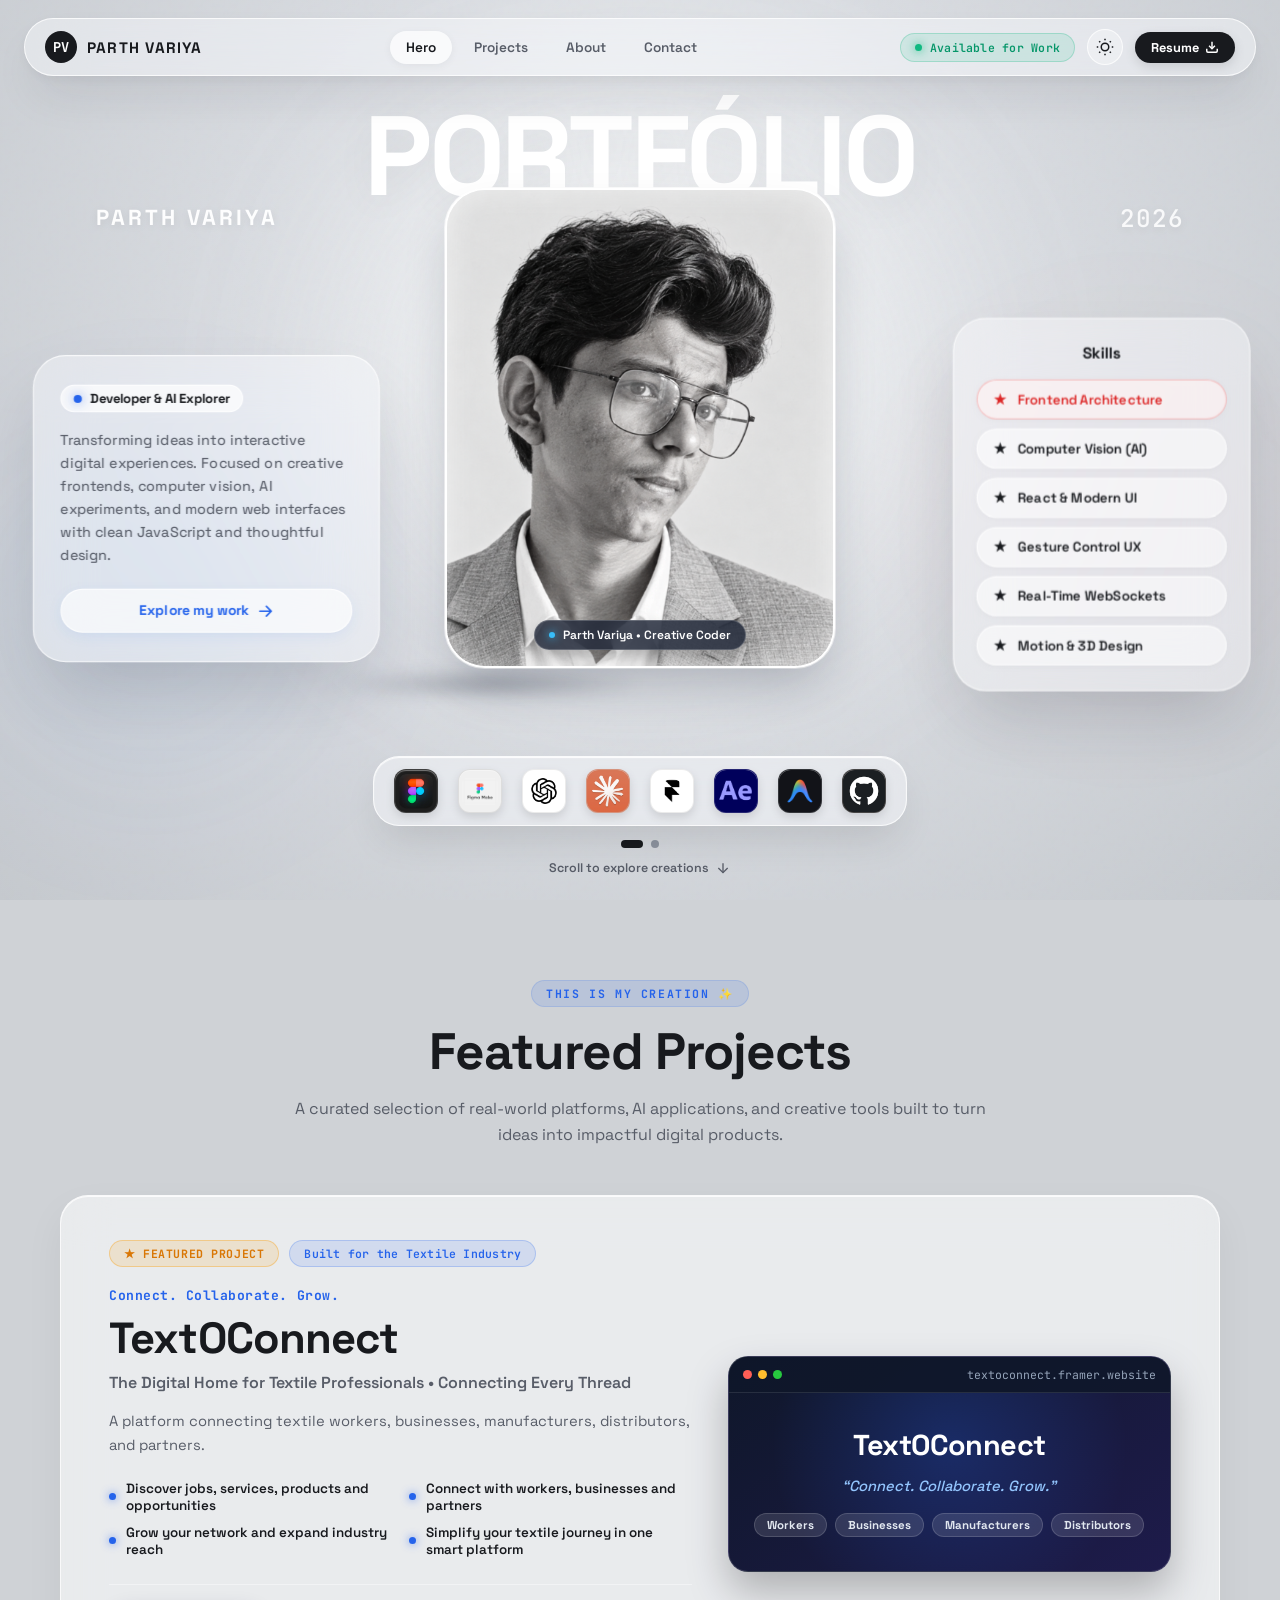
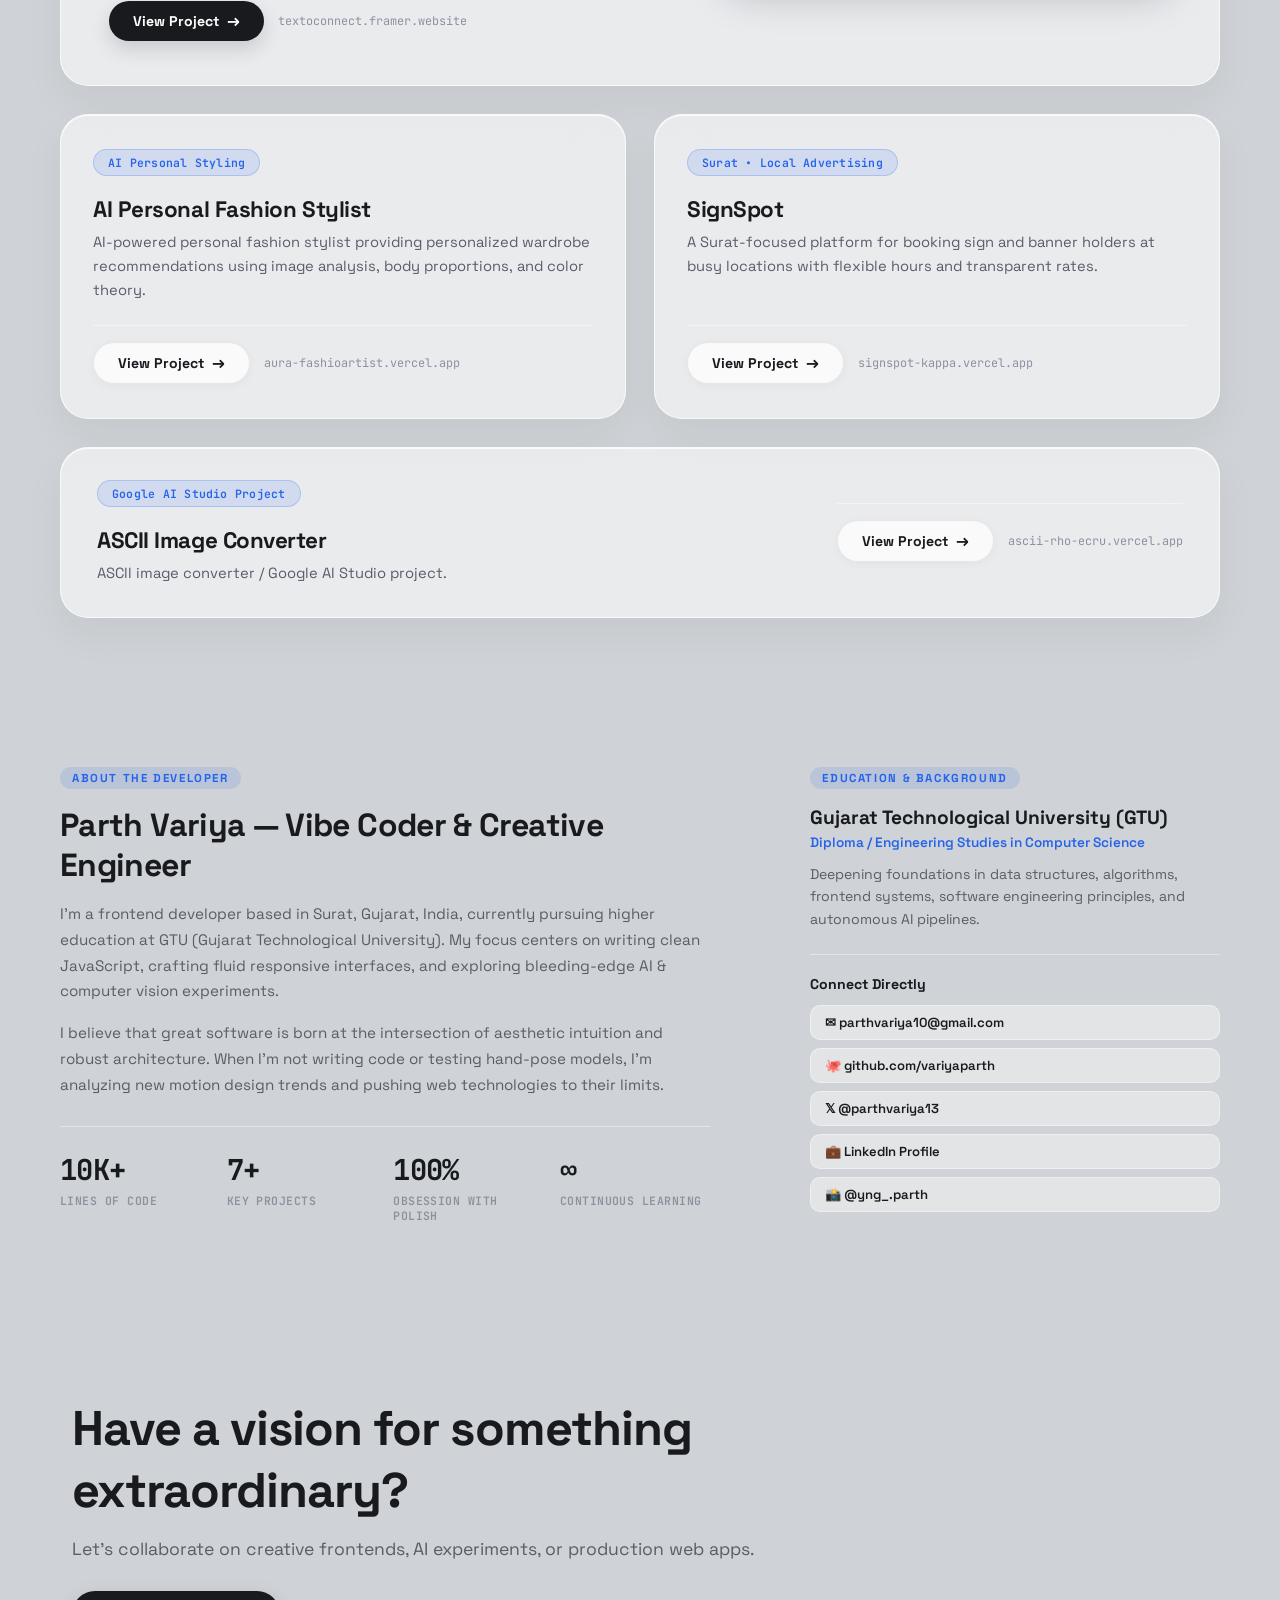
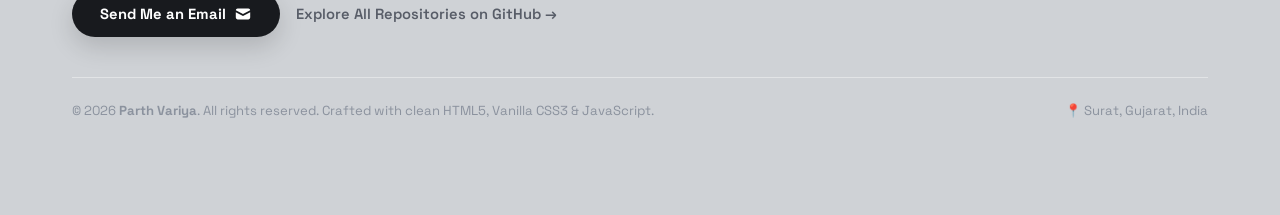
==== index.html @ e81b5c44 "done" ====
<!DOCTYPE html>
<html lang="en">

<head>
  <meta charset="UTF-8">
  <meta name="viewport" content="width=device-width, initial-scale=1.0">
  <title>Parth Variya — Portfolio &amp; 3D Project Vault</title>
  <meta name="description"
    content="Portfolio of Parth Variya — Creative Frontend Developer &amp; AI Builder. Explore interactive 3D project folders, computer vision experiments, and case studies.">
  <meta name="author" content="Parth Variya">

  <!-- Open Graph / Meta -->
  <meta property="og:title" content="Parth Variya — Creative Frontend Developer &amp; AI Builder">
  <meta property="og:description"
    content="Explore interactive 3D project folders, real-time apps, and computer vision experiments by Parth Variya.">
  <meta property="og:type" content="website">
  <meta property="og:image" content="asset/IMG-20260828-WA0004.jpg">

  <!-- Google Fonts: Space Grotesk & JetBrains Mono (Futuristic Cyber & Developer Pairing) -->
  <link rel="preconnect" href="https://fonts.googleapis.com">
  <link rel="preconnect" href="https://fonts.gstatic.com" crossorigin>
  <link
    href="https://fonts.googleapis.com/css2?family=JetBrains+Mono:ital,wght@0,300;0,400;0,500;0,600;0,700;0,800;1,400;1,500&family=Space+Grotesk:wght@300;400;500;600;700&display=swap"
    rel="stylesheet">

  <link rel="stylesheet" href="styles.css?v=20261009_dock">
</head>

<body class="studio-light">

  <!-- Studio Background Ambient Lighting & Grid -->
  <div class="studio-bg">
    <div class="studio-spotlight spotlight-center"></div>
    <div class="studio-spotlight spotlight-left"></div>
    <div class="studio-spotlight spotlight-right"></div>
    <div class="studio-grain"></div>
  </div>

  <!-- Global Header / Navigation -->
  <header class="navbar" id="navbar">
    <a href="#hero" class="nav-brand">
      <span class="brand-monogram">PV</span>
      <span class="brand-text">PARTH VARIYA</span>
    </a>

    <nav class="nav-links">
      <a href="#hero" class="nav-link active" data-section="hero">Hero</a>
      <a href="#projects" class="nav-link" data-section="projects">Projects</a>
      <a href="#about" class="nav-link" data-section="about">About</a>
      <a href="#contact" class="nav-link" data-section="contact">Contact</a>
    </nav>

    <div class="nav-actions">
      <div class="status-pill" title="Open to opportunities &amp; collaborations">
        <span class="status-dot"></span>
        <span class="status-text">Available for Work</span>
      </div>

      <button id="themeToggle" class="icon-btn" aria-label="Toggle Dark / Light Studio" title="Toggle Studio Lighting">
        <svg class="sun-icon" viewBox="0 0 24 24" width="18" height="18" fill="none" stroke="currentColor"
          stroke-width="2">
          <circle cx="12" cy="12" r="5"></circle>
          <line x1="12" y1="1" x2="12" y2="3"></line>
          <line x1="12" y1="21" x2="12" y2="23"></line>
          <line x1="4.22" y1="4.22" x2="5.64" y2="5.64"></line>
          <line x1="18.36" y1="18.36" x2="19.78" y2="19.78"></line>
          <line x1="1" y1="12" x2="3" y2="12"></line>
          <line x1="21" y1="12" x2="23" y2="12"></line>
          <line x1="4.22" y1="19.78" x2="5.64" y2="18.36"></line>
          <line x1="18.36" y1="5.64" x2="19.78" y2="4.22"></line>
        </svg>
      </button>

      <a href="asset/Parth-Resume.txt" download="Parth-Resume.txt" class="resume-btn" title="Download Resume">
        <span>Resume</span>
        <svg viewBox="0 0 24 24" width="14" height="14" fill="none" stroke="currentColor" stroke-width="2.5">
          <path d="M21 15v4a2 2 0 0 1-2 2H5a2 2 0 0 1-2-2v-4"></path>
          <polyline points="7 10 12 15 17 10"></polyline>
          <line x1="12" y1="15" x2="12" y2="3"></line>
        </svg>
      </a>
    </div>
  </header>

  <!-- MAIN SCROLL CONTAINER -->
  <main class="page-container">

    <!-- ===================================================================
         SECTION 1: HERO (DIRECT REFERENCE RECREATION)
         Massive PORTFOLIO typography, Parallax central portrait, 
         Left Glass Bio Card, Right Glass Skills Card, Bottom macOS Glass Dock
         =================================================================== -->
    <section class="hero-section" id="hero">

      <!-- Parallax Typography Stage -->
      <div class="hero-stage" id="heroStage">

        <!-- Giant Bold Typography in the Background -->
        <div class="giant-typography-wrap" data-depth="0.15">
          <h1 class="giant-portfolio-title">PORTFÓLIO</h1>
          <div class="giant-meta-row">
            <span class="meta-author">PARTH VARIYA</span>
            <span class="meta-year">2026</span>
          </div>
        </div>

        <!-- Central Subject Layer with Dynamic 3D Parallax & Floor Shadows -->
        <div class="hero-center-subject" id="centerSubject" data-depth="0.35">
          <div class="subject-card-shell">
            <div class="subject-inner-glow"></div>
            <!-- Parth Variya's actual photo -->
            <img src="asset/image .png" alt="Parth Variya — Creative Developer" class="subject-img" id="heroPhoto" />
            <div class="subject-lens-flare"></div>
            <!-- Subtle interactive status overlay badge -->
            <div class="subject-badge">
              <span class="badge-pulse"></span>
              <span>Parth Variya &bull; Creative Coder</span>
            </div>
          </div>
          <!-- Floor Ambient Contact Shadow -->
          <div class="subject-floor-shadow"></div>
        </div>

        <!-- Left Glassmorphism Card: Bio & Mission -->
        <aside class="glass-card glass-card-left" id="cardLeft" data-depth="0.6">
          <div class="card-header-badge">
            <span class="badge-dot-blue"></span>
            <span class="badge-title">Developer &amp; AI Explorer</span>
          </div>
          <p class="card-bio-text">
            Transforming ideas into interactive digital experiences. Focused on creative frontends, computer vision, AI
            experiments, and modern web interfaces with clean JavaScript and thoughtful design.
          </p>
          <a href="#projects" class="pill-action-btn" id="btnExploreWork">
            <span>Explore my work</span>
            <svg viewBox="0 0 20 20" width="16" height="16" fill="currentColor">
              <path fill-rule="evenodd"
                d="M10.293 3.293a1 1 0 011.414 0l6 6a1 1 0 010 1.414l-6 6a1 1 0 01-1.414-1.414L14.586 11H3a1 1 0 110-2h11.586l-4.293-4.293a1 1 0 010-1.414z"
                clip-rule="evenodd" />
            </svg>
          </a>
        </aside>

        <!-- Right Glassmorphism Card: Key Expertise / Habilidades -->
        <aside class="glass-card glass-card-right" id="cardRight" data-depth="0.65">
          <h3 class="skills-card-title">Skills</h3>
          <div class="skills-pill-list">
            <div class="skill-pill-item highlight-red">
              <span class="star-icon">★</span>
              <span class="skill-name">Frontend Architecture</span>
            </div>
            <div class="skill-pill-item">
              <span class="star-icon">★</span>
              <span class="skill-name">Computer Vision (AI)</span>
            </div>
            <div class="skill-pill-item">
              <span class="star-icon">★</span>
              <span class="skill-name">React &amp; Modern UI</span>
            </div>
            <div class="skill-pill-item">
              <span class="star-icon">★</span>
              <span class="skill-name">Gesture Control UX</span>
            </div>
            <div class="skill-pill-item">
              <span class="star-icon">★</span>
              <span class="skill-name">Real-Time WebSockets</span>
            </div>
            <div class="skill-pill-item">
              <span class="star-icon">★</span>
              <span class="skill-name">Motion &amp; 3D Design</span>
            </div>
          </div>
        </aside>

      </div><!-- /hero-stage -->

      <!-- Floating macOS Glass Dock: Tools & Software Requested by User -->
      <div class="floating-dock-container" id="softwareDock">
        <div class="floating-dock-glass">

          <!-- 1. Figma -->
          <div class="dock-app" data-tooltip="Figma — Interface Design &amp; Systems">
            <div class="dock-icon-wrapper figma-bg">
              <img src="asset/figma.webp" alt="Figma" class="dock-app-icon" loading="lazy">
            </div>
            <span class="dock-app-label">Figma</span>
          </div>

          <!-- 2. Figma Make -->
          <div class="dock-app" data-tooltip="Figma Make — AI Generative Layouts">
            <div class="dock-icon-wrapper figmamake-bg">
              <img src="asset/figma%20make.png" alt="Figma Make" class="dock-app-icon" style="object-fit: contain; padding: 3px;" loading="lazy">
            </div>
            <span class="dock-app-label">Figma Make</span>
          </div>

          <!-- 3. ChatGPT -->
          <div class="dock-app" data-tooltip="ChatGPT — OpenAI LLMs &amp; AI Intelligence">
            <div class="dock-icon-wrapper openai-bg">
              <img src="asset/chatgpt.webp" alt="ChatGPT" class="dock-app-icon" style="width: 26px; height: 26px; object-fit: contain;" loading="lazy">
            </div>
            <span class="dock-app-label">ChatGPT</span>
          </div>

          <!-- 4. Claude -->
          <div class="dock-app" data-tooltip="Claude — Anthropic AI &amp; Code Intelligence">
            <div class="dock-icon-wrapper claude-bg">
              <img src="asset/claude.webp" alt="Claude" class="dock-app-icon" loading="lazy">
            </div>
            <span class="dock-app-label">Claude</span>
          </div>

          <!-- 5. Framer -->
          <div class="dock-app" data-tooltip="Framer — Interactive Motion &amp; Web Design">
            <div class="dock-icon-wrapper framer-bg">
              <img src="asset/framer.png" alt="Framer" class="dock-app-icon" style="width: 24px; height: 24px; object-fit: contain;" loading="lazy">
            </div>
            <span class="dock-app-label">Framer</span>
          </div>

          <!-- 6. After Effects -->
          <div class="dock-app" data-tooltip="Adobe After Effects — Motion Graphics &amp; VFX">
            <div class="dock-icon-wrapper ae-bg">
              <img src="asset/after%20effect.webp" alt="After Effects" class="dock-app-icon" loading="lazy">
            </div>
            <span class="dock-app-label">After Effects</span>
          </div>

          <!-- 7. Google Antigravity -->
          <div class="dock-app" data-tooltip="Google Antigravity — Agentic Dev Platform">
            <div class="dock-icon-wrapper antigravity-bg">
              <img src="asset/antigravity.jpeg" alt="Antigravity" class="dock-app-icon" loading="lazy">
            </div>
            <span class="dock-app-label">Antigravity</span>
          </div>

          <!-- 8. GitHub -->
          <div class="dock-app" data-tooltip="GitHub — Repositories &amp; Open Source">
            <a href="https://github.com/variyaparth" target="_blank" rel="noopener noreferrer"
              class="dock-icon-wrapper github-bg" style="text-decoration:none; display:flex;">
              <img src="asset/github.png" alt="GitHub" class="dock-app-icon" loading="lazy">
            </a>
            <span class="dock-app-label">GitHub</span>
          </div>

        </div><!-- /floating-dock-glass -->
      </div><!-- /floating-dock-container -->

      <!-- Pagination Indicators & Scroll Hint -->
      <div class="hero-bottom-bar">
        <div class="pagination-dots">
          <button class="dot active" data-target="hero" aria-label="Slide 1: Hero"></button>
          <button class="dot" data-target="projects" aria-label="Slide 2: Projects"></button>
        </div>
        <a href="#projects" class="scroll-down-hint" id="scrollDownIndicator">
          <span>Scroll to explore creations</span>
          <svg viewBox="0 0 24 24" width="16" height="16" fill="none" stroke="currentColor" stroke-width="2">
            <line x1="12" y1="5" x2="12" y2="19"></line>
            <polyline points="19 12 12 19 5 12"></polyline>
          </svg>
        </a>
      </div>

    </section>


    <!-- ===================================================================
         SECTION 2: FEATURED CREATIONS / PROJECTS
         Only the 4 verified projects from Parth_Variya_Portfolio_Details.txt:
         1. TextOConnect (Featured Project - Visually Larger)
         2. AI Personal Fashion Stylist
         3. SignSpot
         4. ASCII Image Converter
         =================================================================== -->
    <section class="projects-section" id="projects">
      
      <div class="projects-section-header">
        <span class="projects-badge-pill">THIS IS MY CREATION ✨</span>
        <h2 class="projects-headline">Featured Projects</h2>
        <p class="projects-subtitle">A curated selection of real-world platforms, AI applications, and creative tools built to turn ideas into impactful digital products.</p>
      </div>

      <div class="projects-container">

        <!-- ROW 1: FEATURED PROJECT (TextOConnect - Full Width, Visually Larger) -->
        <article class="liquid-card featured-project-card">
          <div class="card-badge-row">
            <span class="pill-featured">★ FEATURED PROJECT</span>
            <span class="pill-category">Built for the Textile Industry</span>
          </div>

          <div class="featured-card-body">
            <div class="featured-text-col">
              <span class="project-tagline-mono">Connect. Collaborate. Grow.</span>
              <h3 class="project-main-title featured-main-title">TextOConnect</h3>
              <p class="project-subheading">The Digital Home for Textile Professionals &bull; Connecting Every Thread</p>
              
              <p class="project-description">
                A platform connecting textile workers, businesses, manufacturers, distributors, and partners.
              </p>

              <div class="featured-highlights-grid">
                <div class="highlight-bullet">
                  <span class="h-dot"></span>
                  <span>Discover jobs, services, products and opportunities</span>
                </div>
                <div class="highlight-bullet">
                  <span class="h-dot"></span>
                  <span>Connect with workers, businesses and partners</span>
                </div>
                <div class="highlight-bullet">
                  <span class="h-dot"></span>
                  <span>Grow your network and expand industry reach</span>
                </div>
                <div class="highlight-bullet">
                  <span class="h-dot"></span>
                  <span>Simplify your textile journey in one smart platform</span>
                </div>
              </div>

              <div class="card-action-bar">
                <a href="https://textoconnect.framer.website/" target="_blank" rel="noopener noreferrer" class="view-project-btn primary-btn">
                  <span>View Project</span>
                  <span class="btn-arrow">&rarr;</span>
                </a>
                <span class="card-url-hint">textoconnect.framer.website</span>
              </div>
            </div>

            <div class="featured-preview-col">
              <div class="window-preview-frame">
                <div class="window-preview-bar">
                  <div class="traffic-lights">
                    <span class="t-dot red"></span>
                    <span class="t-dot yellow"></span>
                    <span class="t-dot green"></span>
                  </div>
                  <span class="window-url">textoconnect.framer.website</span>
                </div>
                <div class="window-preview-content">
                  <div class="window-brand">TextOConnect</div>
                  <div class="window-quote">&ldquo;Connect. Collaborate. Grow.&rdquo;</div>
                  <div class="window-tag-pills">
                    <span class="w-pill">Workers</span>
                    <span class="w-pill">Businesses</span>
                    <span class="w-pill">Manufacturers</span>
                    <span class="w-pill">Distributors</span>
                  </div>
                </div>
              </div>
            </div>
          </div>
        </article>

        <!-- ROW 2: 2-COLUMN GRID (AI Personal Fashion Stylist | SignSpot) -->
        <div class="projects-two-col-grid">

          <!-- PROJECT 2: AI Personal Fashion Stylist -->
          <article class="liquid-card standard-project-card">
            <div class="card-badge-row">
              <span class="pill-category">AI Personal Styling</span>
            </div>
            
            <div class="card-body-content">
              <h3 class="project-main-title standard-main-title">AI Personal Fashion Stylist</h3>
              <p class="project-description">
                AI-powered personal fashion stylist providing personalized wardrobe recommendations using image analysis, body proportions, and color theory.
              </p>
            </div>

            <div class="card-action-bar">
              <a href="https://aura-fashioartist.vercel.app/" target="_blank" rel="noopener noreferrer" class="view-project-btn secondary-btn">
                <span>View Project</span>
                <span class="btn-arrow">&rarr;</span>
              </a>
              <span class="card-url-hint">aura-fashioartist.vercel.app</span>
            </div>
          </article>

          <!-- PROJECT 3: SignSpot -->
          <article class="liquid-card standard-project-card">
            <div class="card-badge-row">
              <span class="pill-category">Surat &bull; Local Advertising</span>
            </div>
            
            <div class="card-body-content">
              <h3 class="project-main-title standard-main-title">SignSpot</h3>
              <p class="project-description">
                A Surat-focused platform for booking sign and banner holders at busy locations with flexible hours and transparent rates.
              </p>
            </div>

            <div class="card-action-bar">
              <a href="https://signspot-kappa.vercel.app/" target="_blank" rel="noopener noreferrer" class="view-project-btn secondary-btn">
                <span>View Project</span>
                <span class="btn-arrow">&rarr;</span>
              </a>
              <span class="card-url-hint">signspot-kappa.vercel.app</span>
            </div>
          </article>

        </div><!-- /projects-two-col-grid -->

        <!-- ROW 3: FULL WIDTH (ASCII Image Converter) -->
        <article class="liquid-card wide-project-card">
          <div class="wide-card-layout">
            <div class="wide-text-col">
              <div class="card-badge-row">
                <span class="pill-category">Google AI Studio Project</span>
              </div>
              <h3 class="project-main-title standard-main-title">ASCII Image Converter</h3>
              <p class="project-description">
                ASCII image converter / Google AI Studio project.
              </p>
            </div>

            <div class="wide-action-col">
              <div class="card-action-bar">
                <a href="https://ascii-rho-ecru.vercel.app/" target="_blank" rel="noopener noreferrer" class="view-project-btn secondary-btn">
                  <span>View Project</span>
                  <span class="btn-arrow">&rarr;</span>
                </a>
                <span class="card-url-hint">ascii-rho-ecru.vercel.app</span>
              </div>
            </div>
          </div>
        </article>

      </div><!-- /projects-container -->
    </section>

    <!-- ===================================================================
         SECTION 3: ABOUT ME & STATS
         =================================================================== -->
    <section class="about-section" id="about">
      <div class="about-grid">

        <div class="about-card glass-panel">
          <span class="section-pill">About The Developer</span>
          <h2 class="about-title">Parth Variya — Vibe Coder &amp; Creative Engineer</h2>
          <p class="about-body">
            I'm a frontend developer based in Surat, Gujarat, India, currently pursuing higher education at GTU (Gujarat
            Technological University). My focus centers on writing clean JavaScript, crafting fluid responsive
            interfaces, and exploring bleeding-edge AI &amp; computer vision experiments.
          </p>
          <p class="about-body">
            I believe that great software is born at the intersection of aesthetic intuition and robust architecture.
            When I'm not writing code or testing hand-pose models, I'm analyzing new motion design trends and pushing
            web technologies to their limits.
          </p>

          <div class="stats-row">
            <div class="stat-box">
              <span class="stat-number">10K+</span>
              <span class="stat-label">Lines of Code</span>
            </div>
            <div class="stat-box">
              <span class="stat-number">7+</span>
              <span class="stat-label">Key Projects</span>
            </div>
            <div class="stat-box">
              <span class="stat-number">100%</span>
              <span class="stat-label">Obsession with Polish</span>
            </div>
            <div class="stat-box">
              <span class="stat-number">&infin;</span>
              <span class="stat-label">Continuous Learning</span>
            </div>
          </div>
        </div>

        <div class="education-card glass-panel">
          <span class="section-pill">Education &amp; Background</span>
          <h3 class="edu-heading">Gujarat Technological University (GTU)</h3>
          <p class="edu-sub">Diploma / Engineering Studies in Computer Science</p>
          <p class="edu-desc">Deepening foundations in data structures, algorithms, frontend systems, software
            engineering principles, and autonomous AI pipelines.</p>

          <div class="connect-box">
            <h4 class="connect-title">Connect Directly</h4>
            <div class="social-tags-list">
              <a href="mailto:parthvariya10@gmail.com" class="social-tag">
                <span>✉ parthvariya10@gmail.com</span>
              </a>
              <a href="https://github.com/variyaparth" target="_blank" rel="noopener noreferrer" class="social-tag">
                <span>🐙 github.com/variyaparth</span>
              </a>
              <a href="https://x.com/parthvariya13" target="_blank" rel="noopener noreferrer" class="social-tag">
                <span>𝕏 @parthvariya13</span>
              </a>
              <a href="https://www.linkedin.com/in/parth-variya-93bbb5267/" target="_blank" rel="noopener noreferrer"
                class="social-tag">
                <span>💼 LinkedIn Profile</span>
              </a>
              <a href="https://www.instagram.com/yng_.parth/" target="_blank" rel="noopener noreferrer"
                class="social-tag">
                <span>📸 @yng_.parth</span>
              </a>
            </div>
          </div>
        </div>

      </div>
    </section>

    <!-- ===================================================================
         SECTION 4: CONTACT & FOOTER
         =================================================================== -->
    <footer class="footer-section" id="contact">
      <div class="footer-container glass-panel">
        <div class="footer-hero-text">
          <h2 class="footer-headline">Have a vision for something extraordinary?</h2>
          <p class="footer-subheadline">Let's collaborate on creative frontends, AI experiments, or production web apps.
          </p>
          <div class="footer-cta-row">
            <a href="mailto:parthvariya10@gmail.com" class="footer-primary-btn">
              <span>Send Me an Email</span>
              <svg viewBox="0 0 20 20" width="18" height="18" fill="currentColor">
                <path d="M2.003 5.884L10 9.882l7.997-3.998A2 2 0 0016 4H4a2 2 0 00-1.997 1.884z" />
                <path d="M18 8.118l-8 4-8-4V14a2 2 0 002 2h12a2 2 0 002-2V8.118z" />
              </svg>
            </a>
            <a href="https://github.com/variyaparth?tab=repositories" target="_blank" rel="noopener noreferrer"
              class="footer-secondary-btn">
              <span>Explore All Repositories on GitHub &rarr;</span>
            </a>
          </div>
        </div>

        <div class="footer-bottom-line">
          <div class="footer-copy">
            &copy; 2026 <strong>Parth Variya</strong>. All rights reserved. Crafted with clean HTML5, Vanilla CSS3 &amp;
            JavaScript.
          </div>
          <div class="footer-loc">
            <span>📍 Surat, Gujarat, India</span>
          </div>
        </div>
      </div>
    </footer>

  </main>

  <!-- Interactive Project Simulator Script -->
  <script src="script.js"></script>
</body>

</html>
---- styles.css ----
/* ==========================================================================
   PARTH VARIYA — PORTFOLIO & 3D FOLDER VAULT
   Design System: Studio Grey Aesthetics, Modern Glassmorphism, 3D CSS
   ========================================================================== */

:root {
  /* Studio Light Palette (Replicating the reference studio lighting) */
  --bg-studio-base: #cfd2d6;
  --bg-studio-gradient: radial-gradient(circle at 50% 35%, #f1f3f5 0%, #d8dbe0 45%, #c5c9ce 100%);
  --text-primary: #181a1e;
  --text-secondary: #585d68;
  --text-muted: #8b929e;
  --text-inverse: #ffffff;

  /* Typography - Futuristic & Cyber Tech Developer Pairing */
  --font-display: 'Space Grotesk', -apple-system, BlinkMacSystemFont, sans-serif;
  --font-sans: 'Space Grotesk', -apple-system, BlinkMacSystemFont, sans-serif;
  --font-mono: 'JetBrains Mono', monospace;

  /* Glassmorphism Tokens */
  --glass-bg: rgba(255, 255, 255, 0.42);
  --glass-bg-hover: rgba(255, 255, 255, 0.65);
  --glass-border: rgba(255, 255, 255, 0.75);
  --glass-border-subtle: rgba(255, 255, 255, 0.4);
  --glass-shadow: 0 24px 48px -12px rgba(22, 28, 45, 0.12), 0 4px 12px rgba(22, 28, 45, 0.05);
  --glass-shadow-deep: 0 35px 70px -15px rgba(22, 28, 45, 0.18);
  --glass-blur: blur(28px) saturate(180%);

  /* Accent Colors */
  --accent-blue: #2563eb;
  --accent-blue-soft: rgba(37, 99, 235, 0.12);
  --accent-red: #ef4444;
  --accent-red-soft: rgba(239, 68, 68, 0.12);
  --accent-cyan: #06b6d4;
  --accent-purple: #8b5cf6;
  --accent-green: #10b981;
  --accent-amber: #f59e0b;

  /* Transitions */
  --ease-spring: cubic-bezier(0.175, 0.885, 0.32, 1.275);
  --ease-smooth: cubic-bezier(0.16, 1, 0.3, 1);
  --transition-fast: 0.2s var(--ease-smooth);
  --transition-normal: 0.35s var(--ease-smooth);
  --transition-slow: 0.6s var(--ease-smooth);
}

/* Studio Obsidian Dark Theme */
body.studio-dark {
  --bg-studio-base: #0c0e12;
  --bg-studio-gradient: radial-gradient(circle at 50% 30%, #1a1e27 0%, #101319 50%, #07090c 100%);
  --text-primary: #f8fafc;
  --text-secondary: #94a3b8;
  --text-muted: #64748b;
  --text-inverse: #0f172a;

  --glass-bg: rgba(22, 27, 34, 0.55);
  --glass-bg-hover: rgba(30, 41, 59, 0.7);
  --glass-border: rgba(255, 255, 255, 0.14);
  --glass-border-subtle: rgba(255, 255, 255, 0.08);
  --glass-shadow: 0 24px 50px -12px rgba(0, 0, 0, 0.5), 0 0 1px 1px rgba(255, 255, 255, 0.08);
  --glass-shadow-deep: 0 35px 80px -15px rgba(0, 0, 0, 0.75);
}

/* Base Reset */
*, *::before, *::after {
  box-sizing: border-box;
  margin: 0;
  padding: 0;
}

html {
  scroll-behavior: smooth;
  font-size: 16px;
  -webkit-font-smoothing: antialiased;
  -moz-osx-font-smoothing: grayscale;
}

body {
  font-family: var(--font-sans);
  background: var(--bg-studio-base);
  color: var(--text-primary);
  min-height: 100vh;
  overflow-x: hidden;
  position: relative;
  transition: background 0.5s ease, color 0.5s ease;
}

/* Background Studio Ambience */
.studio-bg {
  position: fixed;
  inset: 0;
  pointer-events: none;
  z-index: 0;
  overflow: hidden;
  background: var(--bg-studio-gradient);
}

.studio-spotlight {
  position: absolute;
  border-radius: 50%;
  filter: blur(90px);
  opacity: 0.7;
  pointer-events: none;
}

.spotlight-center {
  width: 900px;
  height: 600px;
  top: 10%;
  left: 50%;
  transform: translateX(-50%);
  background: radial-gradient(circle, rgba(255, 255, 255, 0.8) 0%, rgba(255, 255, 255, 0) 70%);
}

body.studio-dark .spotlight-center {
  background: radial-gradient(circle, rgba(74, 114, 255, 0.18) 0%, rgba(168, 85, 247, 0.08) 50%, rgba(0, 0, 0, 0) 70%);
}

.spotlight-left {
  width: 500px;
  height: 500px;
  top: 40%;
  left: -100px;
  background: radial-gradient(circle, rgba(59, 130, 246, 0.12) 0%, rgba(0, 0, 0, 0) 70%);
}

.spotlight-right {
  width: 500px;
  height: 500px;
  top: 30%;
  right: -100px;
  background: radial-gradient(circle, rgba(239, 68, 68, 0.08) 0%, rgba(0, 0, 0, 0) 70%);
}

.studio-grain {
  position: absolute;
  inset: 0;
  opacity: 0.025;
  background-image: url("data:image/svg+xml,%3Csvg viewBox='0 0 200 200' xmlns='http://www.w3.org/2000/svg'%3E%3Cfilter id='noiseFilter'%3E%3CfeTurbulence type='fractalNoise' baseFrequency='0.8' numOctaves='3' stitchTiles='stitch'/%3E%3C/filter%3E%3Crect width='100%25' height='100%25' filter='url(%23noiseFilter)'/%3E%3C/svg%3E");
}

/* ==========================================================================
   NAVIGATION BAR
   ========================================================================== */
.navbar {
  position: fixed;
  top: 18px;
  left: 50%;
  transform: translateX(-50%);
  width: calc(100% - 48px);
  max-width: 1280px;
  height: 58px;
  z-index: 100;
  display: flex;
  align-items: center;
  justify-content: space-between;
  padding: 0 20px;
  background: var(--glass-bg);
  backdrop-filter: var(--glass-blur);
  -webkit-backdrop-filter: var(--glass-blur);
  border: 1px solid var(--glass-border);
  border-radius: 999px;
  box-shadow: var(--glass-shadow);
  transition: all 0.3s ease;
}

.nav-brand {
  display: flex;
  align-items: center;
  gap: 10px;
  text-decoration: none;
  color: var(--text-primary);
}

.brand-monogram {
  width: 32px;
  height: 32px;
  border-radius: 50%;
  background: var(--text-primary);
  color: var(--text-inverse);
  display: flex;
  align-items: center;
  justify-content: center;
  font-family: var(--font-mono);
  font-weight: 700;
  font-size: 0.85rem;
  letter-spacing: -0.02em;
}

.brand-text {
  font-family: var(--font-display);
  font-weight: 700;
  font-size: 0.95rem;
  letter-spacing: 0.08em;
}

.nav-links {
  display: flex;
  align-items: center;
  gap: 6px;
}

.nav-link {
  text-decoration: none;
  color: var(--text-secondary);
  font-size: 0.85rem;
  font-weight: 600;
  padding: 8px 16px;
  border-radius: 999px;
  transition: all 0.2s ease;
}

.nav-link:hover {
  color: var(--text-primary);
  background: rgba(255, 255, 255, 0.3);
}

.nav-link.active {
  color: var(--text-primary);
  background: rgba(255, 255, 255, 0.7);
  box-shadow: 0 2px 8px rgba(0, 0, 0, 0.05);
}

body.studio-dark .nav-link.active {
  background: rgba(255, 255, 255, 0.15);
}

.nav-actions {
  display: flex;
  align-items: center;
  gap: 12px;
}

.status-pill {
  display: flex;
  align-items: center;
  gap: 8px;
  padding: 6px 14px;
  background: rgba(16, 185, 129, 0.12);
  border: 1px solid rgba(16, 185, 129, 0.25);
  border-radius: 999px;
  font-family: var(--font-mono);
  font-size: 0.72rem;
  font-weight: 600;
  letter-spacing: 0.02em;
  color: #059669;
}

body.studio-dark .status-pill {
  color: #34d399;
}

.status-dot {
  width: 7px;
  height: 7px;
  border-radius: 50%;
  background: #10b981;
  box-shadow: 0 0 10px #10b981;
  animation: pulse-dot 2s infinite ease-in-out;
}

@keyframes pulse-dot {
  0%, 100% { opacity: 1; transform: scale(1); }
  50% { opacity: 0.4; transform: scale(1.3); }
}

.icon-btn {
  width: 36px;
  height: 36px;
  border-radius: 50%;
  border: 1px solid var(--glass-border);
  background: rgba(255, 255, 255, 0.3);
  color: var(--text-primary);
  cursor: pointer;
  display: flex;
  align-items: center;
  justify-content: center;
  transition: all 0.2s ease;
}

.icon-btn:hover {
  background: rgba(255, 255, 255, 0.6);
  transform: scale(1.05);
}

.resume-btn {
  display: flex;
  align-items: center;
  gap: 6px;
  padding: 7px 16px;
  border-radius: 999px;
  background: var(--text-primary);
  color: var(--text-inverse);
  text-decoration: none;
  font-size: 0.8rem;
  font-weight: 700;
  transition: all 0.2s ease;
  box-shadow: 0 4px 12px rgba(0, 0, 0, 0.12);
}

.resume-btn:hover {
  transform: translateY(-1px);
  box-shadow: 0 6px 16px rgba(0, 0, 0, 0.18);
}

/* ==========================================================================
   PAGE CONTAINER
   ========================================================================== */
.page-container {
  position: relative;
  z-index: 1;
  width: 100%;
}

/* ==========================================================================
   SECTION 1: HERO SECTION (REPLICATING THE REFERENCE DESIGN)
   ========================================================================== */
.hero-section {
  position: relative;
  min-height: 100vh;
  width: 100%;
  display: flex;
  flex-direction: column;
  justify-content: space-between;
  padding-top: 80px;
  padding-bottom: 24px;
  overflow: hidden;
}

.hero-stage {
  position: relative;
  flex: 1;
  width: 100%;
  max-width: 100%;
  margin: 0 auto;
  display: flex;
  align-items: center;
  justify-content: center;
  perspective: 1000px;
  min-height: 640px;
}

/* Giant Bold Typography Across The Screen */
.giant-typography-wrap {
  position: absolute;
  top: 4%;
  left: 0;
  width: 100%;
  max-width: 100vw;
  text-align: center;
  pointer-events: none;
  user-select: none;
  z-index: 1;
  transition: transform 0.15s cubic-bezier(0.16, 1, 0.3, 1);
  box-sizing: border-box;
}

.giant-portfolio-title {
  font-family: var(--font-display);
  font-size: clamp(2rem, 8.8vw, 11rem);
  font-weight: 900;
  line-height: 0.9;
  letter-spacing: -0.03em;
  color: #ffffff;
  text-shadow: 0 10px 40px rgba(0, 0, 0, 0.05);
  margin: 0;
  padding: 0;
  white-space: nowrap;
  display: block;
  text-align: center;
  width: 100%;
  box-sizing: border-box;
}

body.studio-dark .giant-portfolio-title {
  color: rgba(255, 255, 255, 0.9);
  text-shadow: 0 15px 50px rgba(0, 0, 0, 0.5);
}

.giant-meta-row {
  display: flex;
  justify-content: space-between;
  align-items: center;
  padding: 0 7.5%;
  margin-top: -6px;
  box-sizing: border-box;
  width: 100%;
}

.meta-author {
  font-family: var(--font-sans);
  font-size: clamp(0.75rem, 1.7vw, 1.8rem);
  font-weight: 700;
  letter-spacing: 0.14em;
  color: rgba(255, 255, 255, 0.95);
  text-shadow: 0 2px 10px rgba(0, 0, 0, 0.08);
}

.meta-year {
  font-family: var(--font-mono);
  font-size: clamp(0.85rem, 1.9vw, 2.0rem);
  font-weight: 500;
  letter-spacing: 0.04em;
  color: rgba(255, 255, 255, 0.85);
  text-shadow: 0 2px 10px rgba(0, 0, 0, 0.08);
}

body.studio-dark .meta-author,
body.studio-dark .meta-year {
  color: rgba(255, 255, 255, 0.65);
}

/* Center Subject: Parth's Photo with Parallax & Depth */
.hero-center-subject {
  position: relative;
  z-index: 5;
  display: flex;
  flex-direction: column;
  align-items: center;
  justify-content: center;
  transform-style: preserve-3d;
  will-change: transform;
  transition: transform 0.15s cubic-bezier(0.16, 1, 0.3, 1);
  margin-top: 40px;
}

.subject-card-shell {
  position: relative;
  width: min(390px, 75vw);
  height: min(480px, 58vh);
  border-radius: 40px;
  overflow: hidden;
  background: #ffffff;
  border: 2px solid rgba(255, 255, 255, 0.9);
  box-shadow: 
    0 25px 50px -12px rgba(15, 23, 42, 0.25),
    0 0 0 1px rgba(255, 255, 255, 0.8),
    inset 0 1px 2px rgba(255, 255, 255, 1);
  transition: transform 0.4s var(--ease-spring), box-shadow 0.4s ease;
}

.subject-img {
  width: 100%;
  height: 100%;
  object-fit: cover;
  object-position: center 25%;
  display: block;
  transform: scale(1.04);
  transition: transform 0.5s ease;
  filter: contrast(1.04) brightness(1.02);
}

.subject-card-shell:hover .subject-img {
  transform: scale(1.08);
}

.subject-inner-glow {
  position: absolute;
  inset: 0;
  border-radius: 38px;
  box-shadow: inset 0 0 30px rgba(255, 255, 255, 0.5);
  pointer-events: none;
  z-index: 2;
}

.subject-badge {
  position: absolute;
  bottom: 16px;
  left: 50%;
  transform: translateX(-50%);
  background: rgba(15, 23, 42, 0.75);
  backdrop-filter: blur(12px);
  -webkit-backdrop-filter: blur(12px);
  border: 1px solid rgba(255, 255, 255, 0.2);
  padding: 6px 14px;
  border-radius: 999px;
  color: #ffffff;
  font-size: 0.75rem;
  font-weight: 600;
  display: flex;
  align-items: center;
  gap: 8px;
  white-space: nowrap;
  z-index: 3;
  box-shadow: 0 8px 16px rgba(0, 0, 0, 0.2);
}

.badge-pulse {
  width: 6px;
  height: 6px;
  border-radius: 50%;
  background: #38bdf8;
  box-shadow: 0 0 8px #38bdf8;
  animation: pulse-dot 1.8s infinite;
}

.subject-floor-shadow {
  position: absolute;
  bottom: -28px;
  width: 78%;
  height: 24px;
  border-radius: 50%;
  background: radial-gradient(ellipse at center, rgba(15, 23, 42, 0.35) 0%, rgba(15, 23, 42, 0) 75%);
  filter: blur(8px);
  z-index: -1;
}

body.studio-dark .subject-floor-shadow {
  background: radial-gradient(ellipse at center, rgba(0, 0, 0, 0.7) 0%, rgba(0, 0, 0, 0) 80%);
}

/* ==========================================================================
   GLASSMORPHISM CARDS (LEFT & RIGHT)
   ========================================================================== */
.glass-card {
  position: absolute;
  z-index: 10;
  background: var(--glass-bg);
  backdrop-filter: var(--glass-blur);
  -webkit-backdrop-filter: var(--glass-blur);
  border: 1px solid var(--glass-border);
  box-shadow: var(--glass-shadow-deep);
  border-radius: 32px;
  padding: 28px 26px;
  will-change: transform;
  transition: transform 0.15s cubic-bezier(0.16, 1, 0.3, 1), box-shadow 0.3s ease;
}

.glass-card:hover {
  box-shadow: 0 40px 80px -15px rgba(22, 28, 45, 0.22);
}

/* Left Card: Bio / Mission */
.glass-card-left {
  left: 3.5%;
  bottom: 12%;
  width: min(340px, 32vw);
  max-width: 360px;
}

.card-header-badge {
  display: inline-flex;
  align-items: center;
  gap: 8px;
  padding: 4px 12px;
  border-radius: 999px;
  background: rgba(255, 255, 255, 0.7);
  border: 1px solid rgba(255, 255, 255, 0.9);
  margin-bottom: 16px;
}

body.studio-dark .card-header-badge {
  background: rgba(255, 255, 255, 0.1);
  border-color: rgba(255, 255, 255, 0.15);
}

.badge-dot-blue {
  width: 8px;
  height: 8px;
  border-radius: 50%;
  background: var(--accent-blue);
  box-shadow: 0 0 10px rgba(37, 99, 235, 0.6);
}

.badge-title {
  font-size: 0.8rem;
  font-weight: 700;
  color: var(--text-primary);
  letter-spacing: -0.01em;
}

.card-bio-text {
  font-size: 0.88rem;
  line-height: 1.6;
  color: var(--text-secondary);
  margin-bottom: 22px;
  font-weight: 450;
}

.pill-action-btn {
  display: inline-flex;
  align-items: center;
  justify-content: center;
  gap: 8px;
  width: 100%;
  padding: 12px 20px;
  border-radius: 999px;
  background: rgba(255, 255, 255, 0.65);
  border: 1px solid rgba(255, 255, 255, 0.85);
  color: var(--accent-blue);
  font-size: 0.85rem;
  font-weight: 700;
  text-decoration: none;
  transition: all 0.25s var(--ease-spring);
  box-shadow: 0 4px 12px rgba(37, 99, 235, 0.08);
}

.pill-action-btn:hover {
  background: var(--accent-blue);
  color: #ffffff;
  transform: translateY(-2px);
  box-shadow: 0 8px 20px rgba(37, 99, 235, 0.25);
}

/* Right Card: Habilidades (Skills) */
.glass-card-right {
  right: 3.5%;
  bottom: 8%;
  width: min(290px, 28vw);
  max-width: 310px;
  padding: 24px 22px;
}

.skills-card-title {
  font-family: var(--font-sans);
  font-size: 0.95rem;
  font-weight: 700;
  color: var(--text-primary);
  text-align: center;
  margin-bottom: 16px;
  letter-spacing: -0.01em;
}

.skills-pill-list {
  display: flex;
  flex-direction: column;
  gap: 9px;
}

.skill-pill-item {
  display: flex;
  align-items: center;
  gap: 10px;
  padding: 10px 16px;
  border-radius: 999px;
  background: rgba(255, 255, 255, 0.55);
  border: 1px solid rgba(255, 255, 255, 0.75);
  font-size: 0.82rem;
  font-weight: 600;
  color: var(--text-primary);
  transition: all 0.2s ease;
  box-shadow: 0 2px 6px rgba(0, 0, 0, 0.03);
}

body.studio-dark .skill-pill-item {
  background: rgba(255, 255, 255, 0.06);
  border-color: rgba(255, 255, 255, 0.1);
  color: var(--text-primary);
}

.skill-pill-item:hover {
  transform: translateX(4px);
  background: rgba(255, 255, 255, 0.85);
}

body.studio-dark .skill-pill-item:hover {
  background: rgba(255, 255, 255, 0.14);
}

.skill-pill-item.highlight-red {
  color: #dc2626;
  border-color: rgba(239, 68, 68, 0.3);
  background: rgba(254, 242, 242, 0.7);
}

body.studio-dark .skill-pill-item.highlight-red {
  background: rgba(239, 68, 68, 0.15);
  color: #f87171;
}

.skill-pill-item .star-icon {
  font-size: 0.85rem;
  line-height: 1;
}

.skill-pill-item.highlight-red .star-icon {
  color: #dc2626;
}

/* ==========================================================================
   FLOATING MACOS GLASS DOCK (TOOLS & SOFTWARE)
   ========================================================================== */
.floating-dock-container {
  width: 100%;
  max-width: 980px;
  margin: 20px auto 0;
  display: flex;
  justify-content: center;
  z-index: 20;
  padding: 0 16px;
}

.floating-dock-glass {
  display: flex;
  align-items: center;
  gap: 8px;
  padding: 8px 14px;
  border-radius: 26px;
  background: var(--glass-bg);
  backdrop-filter: var(--glass-blur);
  -webkit-backdrop-filter: var(--glass-blur);
  border: 1px solid var(--glass-border);
  box-shadow: 0 20px 40px -10px rgba(0, 0, 0, 0.12), inset 0 1px 1px rgba(255, 255, 255, 0.9);
  max-width: 100%;
  overflow-x: auto;
  scrollbar-width: none;
}

.floating-dock-glass::-webkit-scrollbar {
  display: none;
}

.dock-app {
  position: relative;
  display: flex;
  flex-direction: column;
  align-items: center;
  cursor: pointer;
  padding: 4px 6px;
  transition: transform 0.25s var(--ease-spring);
}

.dock-icon-wrapper {
  width: 44px;
  height: 44px;
  border-radius: 12px;
  display: flex;
  align-items: center;
  justify-content: center;
  box-shadow: 0 4px 10px rgba(0, 0, 0, 0.12), inset 0 1px 1px rgba(255, 255, 255, 0.4);
  transition: transform 0.25s var(--ease-spring), box-shadow 0.25s ease;
  position: relative;
  overflow: hidden;
}

.dock-app:hover {
  transform: translateY(-8px) scale(1.22);
}

.dock-app:hover .dock-icon-wrapper {
  box-shadow: 0 12px 24px rgba(0, 0, 0, 0.2);
}

.dock-app-label {
  display: none;
  position: absolute;
  bottom: -22px;
  font-size: 0.65rem;
  font-weight: 600;
  white-space: nowrap;
  color: var(--text-primary);
  opacity: 0.9;
}

/* Custom App Icon Backgrounds & Real Image Styling */
.dock-app-icon {
  width: 100%;
  height: 100%;
  object-fit: cover;
  display: block;
  user-select: none;
  -webkit-user-drag: none;
  border-radius: 12px;
}

.claude-bg {
  background: #cc785c;
  border: 1px solid rgba(255, 255, 255, 0.2);
}

.openai-bg {
  background: #ffffff;
  border: 1px solid rgba(0, 0, 0, 0.08);
}

.antigravity-bg {
  background: #111318;
  border: 1px solid rgba(255, 255, 255, 0.15);
}

.figma-bg {
  background: #1e1e1e;
  border: 1px solid rgba(255, 255, 255, 0.15);
}

.figmamake-bg {
  background: #f0f0f0;
  border: 1px solid rgba(0, 0, 0, 0.08);
}

.framer-bg {
  background: #ffffff;
  border: 1px solid rgba(0, 0, 0, 0.08);
}

.ae-bg {
  background: #00005b;
  border: 1px solid rgba(255, 255, 255, 0.15);
}

.github-bg {
  background: #181717;
  border: 1px solid rgba(255, 255, 255, 0.2);
}

/* Custom Tooltip on Hover */
.dock-app::before {
  content: attr(data-tooltip);
  position: absolute;
  top: -42px;
  left: 50%;
  transform: translateX(-50%) translateY(6px);
  background: rgba(15, 23, 42, 0.88);
  backdrop-filter: blur(10px);
  color: #ffffff;
  padding: 5px 12px;
  border-radius: 8px;
  font-size: 0.72rem;
  font-weight: 600;
  white-space: nowrap;
  pointer-events: none;
  opacity: 0;
  transition: opacity 0.2s ease, transform 0.2s ease;
  box-shadow: 0 8px 16px rgba(0, 0, 0, 0.2);
  z-index: 100;
}

.dock-app:hover::before {
  opacity: 1;
  transform: translateX(-50%) translateY(0);
}

/* ==========================================================================
   HERO BOTTOM BAR & PAGINATION DOTS
   ========================================================================== */
.hero-bottom-bar {
  display: flex;
  flex-direction: column;
  align-items: center;
  gap: 12px;
  margin-top: 14px;
}

.pagination-dots {
  display: flex;
  align-items: center;
  gap: 8px;
}

.pagination-dots .dot {
  width: 8px;
  height: 8px;
  border-radius: 50%;
  border: none;
  background: var(--text-muted);
  cursor: pointer;
  transition: all 0.25s ease;
  padding: 0;
}

.pagination-dots .dot.active {
  width: 22px;
  border-radius: 999px;
  background: var(--text-primary);
}

.scroll-down-hint {
  display: inline-flex;
  align-items: center;
  gap: 6px;
  text-decoration: none;
  color: var(--text-secondary);
  font-size: 0.78rem;
  font-weight: 600;
  transition: all 0.2s ease;
  animation: bounce-float 2.2s infinite ease-in-out;
}

.scroll-down-hint:hover {
  color: var(--text-primary);
}

@keyframes bounce-float {
  0%, 100% { transform: translateY(0); }
  50% { transform: translateY(5px); }
}

/* ==========================================================================
   SECTION 2: FEATURED CREATIONS / PROJECTS
   Liquid Glass Cards for TextOConnect (Featured), AI Fashion Stylist,
   SignSpot, and ASCII Image Converter
   Layout:
   Row 1: TextOConnect (Featured, Full Width)
   Row 2: 2-Column Grid (AI Stylist | SignSpot)
   Row 3: Full Width (ASCII Image Converter)
   ========================================================================== */
.projects-section {
  position: relative;
  width: 100%;
  padding: 80px 24px 70px;
}

.projects-section-header {
  text-align: center;
  max-width: 720px;
  margin: 0 auto 48px;
}

.projects-badge-pill {
  display: inline-block;
  font-family: var(--font-mono);
  font-size: 0.72rem;
  font-weight: 700;
  letter-spacing: 0.14em;
  text-transform: uppercase;
  color: var(--accent-blue);
  background: var(--accent-blue-soft);
  border: 1px solid rgba(37, 99, 235, 0.15);
  padding: 5px 14px;
  border-radius: 999px;
  margin-bottom: 12px;
}

.projects-headline {
  font-family: var(--font-display);
  font-size: clamp(2.2rem, 4.2vw, 3.2rem);
  font-weight: 900;
  letter-spacing: -0.02em;
  color: var(--text-primary);
  margin: 0 0 12px 0;
}

.projects-subtitle {
  font-size: 1rem;
  color: var(--text-secondary);
  line-height: 1.6;
  margin: 0;
}

/* Constrained Apple-inspired responsive container (does not stretch awkwardly) */
.projects-container {
  width: 100%;
  max-width: 1160px;
  margin: 0 auto;
  display: flex;
  flex-direction: column;
  gap: 28px;
}

/* Base Liquid Glass Card Styling */
.liquid-card {
  background: rgba(255, 255, 255, 0.55);
  backdrop-filter: blur(24px) saturate(140%);
  -webkit-backdrop-filter: blur(24px) saturate(140%);
  border: 1px solid rgba(255, 255, 255, 0.7);
  border-radius: 28px;
  box-shadow: 0 16px 40px rgba(0, 0, 0, 0.05), inset 0 1px 0 rgba(255, 255, 255, 0.8);
  transition: transform 0.3s cubic-bezier(0.16, 1, 0.3, 1), box-shadow 0.3s ease, border-color 0.3s ease;
  position: relative;
  overflow: hidden;
}

body.studio-dark .liquid-card {
  background: rgba(18, 22, 34, 0.65);
  border-color: rgba(255, 255, 255, 0.12);
  box-shadow: 0 20px 48px rgba(0, 0, 0, 0.35), inset 0 1px 0 rgba(255, 255, 255, 0.1);
}

.liquid-card:hover {
  transform: translateY(-4px);
  box-shadow: 0 24px 50px rgba(22, 28, 45, 0.12), inset 0 1px 0 rgba(255, 255, 255, 0.95);
  border-color: rgba(255, 255, 255, 0.95);
}

body.studio-dark .liquid-card:hover {
  box-shadow: 0 28px 60px rgba(0, 0, 0, 0.45), inset 0 1px 0 rgba(255, 255, 255, 0.18);
  border-color: rgba(255, 255, 255, 0.22);
}

/* Card Badge Row */
.card-badge-row {
  display: flex;
  align-items: center;
  gap: 10px;
  margin-bottom: 20px;
  flex-wrap: wrap;
}

.pill-featured {
  display: inline-flex;
  align-items: center;
  gap: 6px;
  padding: 5px 14px;
  border-radius: 999px;
  background: rgba(245, 158, 11, 0.14);
  border: 1px solid rgba(245, 158, 11, 0.35);
  color: #d97706;
  font-family: var(--font-mono);
  font-size: 0.72rem;
  font-weight: 700;
  letter-spacing: 0.05em;
}

body.studio-dark .pill-featured {
  color: #fbbf24;
  background: rgba(245, 158, 11, 0.22);
  border-color: rgba(245, 158, 11, 0.4);
}

.pill-category {
  display: inline-block;
  padding: 5px 14px;
  border-radius: 999px;
  background: var(--accent-blue-soft);
  border: 1px solid rgba(37, 99, 235, 0.22);
  color: var(--accent-blue);
  font-family: var(--font-mono);
  font-size: 0.72rem;
  font-weight: 600;
  letter-spacing: 0.02em;
}

/* Typography Hierarchy */
.project-tagline-mono {
  display: block;
  font-family: var(--font-mono);
  font-size: 0.82rem;
  font-weight: 700;
  color: var(--accent-blue);
  margin-bottom: 6px;
  letter-spacing: 0.04em;
}

.project-main-title {
  font-family: var(--font-display);
  font-weight: 900;
  letter-spacing: -0.02em;
  color: var(--text-primary);
  margin: 0 0 6px 0;
  overflow-wrap: break-word;
}

.featured-main-title {
  font-size: clamp(2rem, 3.4vw, 3.2rem);
}

.standard-main-title {
  font-size: 1.4rem;
  line-height: 1.25;
}

.project-subheading {
  font-size: 1rem;
  font-weight: 600;
  color: var(--text-secondary);
  margin: 0 0 16px 0;
}

.project-description {
  font-size: 0.92rem;
  line-height: 1.65;
  color: var(--text-secondary);
  margin: 0 0 22px 0;
}

/* 1. Featured Project Card Layout */
.featured-project-card {
  padding: 44px 48px;
}

.featured-card-body {
  display: grid;
  grid-template-columns: 1.25fr 0.95fr;
  gap: 36px;
  align-items: center;
}

.featured-highlights-grid {
  display: grid;
  grid-template-columns: 1fr 1fr;
  gap: 10px 18px;
  margin-bottom: 26px;
}

.highlight-bullet {
  display: flex;
  align-items: center;
  gap: 10px;
  font-size: 0.84rem;
  font-weight: 600;
  color: var(--text-primary);
}

.h-dot {
  width: 7px;
  height: 7px;
  border-radius: 50%;
  background: var(--accent-blue);
  box-shadow: 0 0 8px rgba(37, 99, 235, 0.7);
  flex-shrink: 0;
}

/* Mockup Window in Featured Card */
.window-preview-frame {
  width: 100%;
  border-radius: 20px;
  background: linear-gradient(145deg, #0f172a 0%, #1e1b4b 100%);
  border: 1px solid rgba(255, 255, 255, 0.15);
  box-shadow: 0 20px 40px rgba(0, 0, 0, 0.25);
  overflow: hidden;
}

.window-preview-bar {
  height: 36px;
  background: rgba(15, 23, 42, 0.85);
  display: flex;
  align-items: center;
  justify-content: space-between;
  padding: 0 14px;
  border-bottom: 1px solid rgba(255, 255, 255, 0.1);
}

.traffic-lights {
  display: flex;
  gap: 6px;
}

.t-dot {
  width: 9px;
  height: 9px;
  border-radius: 50%;
}

.t-dot.red { background: #ff5f56; }
.t-dot.yellow { background: #ffbd2e; }
.t-dot.green { background: #27c93f; }

.window-url {
  font-size: 0.72rem;
  font-family: var(--font-mono);
  color: #94a3b8;
}

.window-preview-content {
  padding: 34px 24px;
  display: flex;
  flex-direction: column;
  align-items: center;
  text-align: center;
  gap: 14px;
  background: radial-gradient(circle at 50% 30%, rgba(37, 99, 235, 0.25) 0%, rgba(0, 0, 0, 0) 70%);
}

.window-brand {
  font-family: var(--font-display);
  font-size: clamp(1.4rem, 3.5vw, 1.8rem);
  font-weight: 900;
  color: #ffffff;
  letter-spacing: -0.02em;
}

.window-quote {
  font-size: 0.92rem;
  font-weight: 500;
  color: #93c5fd;
  font-style: italic;
  max-width: 300px;
}

.window-tag-pills {
  display: flex;
  gap: 8px;
  flex-wrap: wrap;
  justify-content: center;
  margin-top: 4px;
}

.w-pill {
  font-size: 0.72rem;
  font-weight: 700;
  padding: 4px 12px;
  border-radius: 999px;
  background: rgba(255, 255, 255, 0.12);
  color: #e2e8f0;
  border: 1px solid rgba(255, 255, 255, 0.15);
}

/* 2. Row 2: 2-Column Grid (AI Stylist | SignSpot) */
.projects-two-col-grid {
  display: grid;
  grid-template-columns: 1fr 1fr;
  gap: 28px;
}

.standard-project-card {
  padding: 34px 32px;
  display: flex;
  flex-direction: column;
  justify-content: space-between;
  min-height: 250px;
}

.card-body-content {
  flex: 1;
}

/* 3. Row 3: Full-Width Card (ASCII Image Converter) */
.wide-project-card {
  padding: 32px 36px;
}

.wide-card-layout {
  display: flex;
  align-items: center;
  justify-content: space-between;
  gap: 32px;
}

.wide-text-col {
  flex: 1;
}

.wide-text-col .project-description {
  margin-bottom: 0;
}

.wide-action-col {
  flex-shrink: 0;
}

/* Action Bar & Styled Liquid Glass Buttons */
.card-action-bar {
  display: flex;
  align-items: center;
  gap: 14px;
  flex-wrap: wrap;
  padding-top: 16px;
  border-top: 1px solid var(--glass-border-subtle);
}

.view-project-btn {
  display: inline-flex !important;
  align-items: center !important;
  justify-content: center !important;
  gap: 8px !important;
  padding: 12px 24px !important;
  border-radius: 999px !important;
  font-size: 0.88rem !important;
  font-weight: 700 !important;
  text-decoration: none !important;
  line-height: 1 !important;
  transition: all 0.25s cubic-bezier(0.16, 1, 0.3, 1) !important;
  cursor: pointer !important;
}

.view-project-btn .btn-arrow {
  display: inline-block;
  font-size: 1rem;
  transition: transform 0.25s ease;
}

.view-project-btn:hover .btn-arrow {
  transform: translateX(4px);
}

.primary-btn {
  background: var(--text-primary) !important;
  color: var(--text-inverse) !important;
  box-shadow: 0 8px 20px rgba(0, 0, 0, 0.14) !important;
}

.primary-btn:hover {
  transform: translateY(-2px);
  box-shadow: 0 12px 28px rgba(0, 0, 0, 0.22) !important;
}

.secondary-btn {
  background: rgba(255, 255, 255, 0.75) !important;
  border: 1px solid rgba(0, 0, 0, 0.08) !important;
  color: var(--text-primary) !important;
  box-shadow: 0 2px 10px rgba(0, 0, 0, 0.04) !important;
}

body.studio-dark .secondary-btn {
  background: rgba(255, 255, 255, 0.1) !important;
  border-color: rgba(255, 255, 255, 0.18) !important;
  color: #ffffff !important;
}

.secondary-btn:hover {
  background: var(--text-primary) !important;
  color: var(--text-inverse) !important;
  transform: translateY(-2px);
  box-shadow: 0 8px 20px rgba(0, 0, 0, 0.15) !important;
}

.card-url-hint {
  font-size: 0.74rem;
  color: var(--text-muted);
  font-family: var(--font-mono);
}

/* ==========================================================================
   SECTION 3: ABOUT ME & STATS
   ========================================================================== */
.about-section {
  width: 100%;
  max-width: 1440px;
  margin: 0 auto;
  padding: 40px 24px 60px;
}

.about-grid {
  display: grid;
  grid-template-columns: 1.2fr 0.8fr;
  gap: 28px;
}

.about-card,
.education-card {
  padding: 38px 36px;
}

.section-pill {
  display: inline-block;
  font-size: 0.72rem;
  font-weight: 800;
  letter-spacing: 0.14em;
  text-transform: uppercase;
  color: var(--accent-blue);
  background: var(--accent-blue-soft);
  padding: 4px 12px;
  border-radius: 999px;
  margin-bottom: 16px;
}

.about-title {
  font-family: var(--font-display);
  font-size: clamp(1.6rem, 2.5vw, 2.2rem);
  font-weight: 800;
  letter-spacing: -0.02em;
  color: var(--text-primary);
  margin-bottom: 16px;
}

.about-body {
  font-size: 0.95rem;
  line-height: 1.7;
  color: var(--text-secondary);
  margin-bottom: 16px;
}

.stats-row {
  display: grid;
  grid-template-columns: repeat(4, 1fr);
  gap: 16px;
  margin-top: 28px;
  padding-top: 24px;
  border-top: 1px solid var(--glass-border-subtle);
}

.stat-box {
  display: flex;
  flex-direction: column;
  gap: 4px;
}

.stat-number {
  font-family: var(--font-mono);
  font-size: 1.8rem;
  font-weight: 700;
  color: var(--text-primary);
  letter-spacing: -0.02em;
}

.stat-label {
  font-family: var(--font-mono);
  font-size: 0.72rem;
  font-weight: 600;
  color: var(--text-muted);
  letter-spacing: 0.04em;
  text-transform: uppercase;
}

.edu-heading {
  font-family: var(--font-sans);
  font-size: 1.2rem;
  font-weight: 700;
  color: var(--text-primary);
  margin-bottom: 4px;
}

.edu-sub {
  font-size: 0.85rem;
  font-weight: 600;
  color: var(--accent-blue);
  margin-bottom: 12px;
}

.edu-desc {
  font-size: 0.88rem;
  line-height: 1.6;
  color: var(--text-secondary);
  margin-bottom: 24px;
}

.connect-box {
  padding-top: 20px;
  border-top: 1px solid var(--glass-border-subtle);
}

.connect-title {
  font-size: 0.88rem;
  font-weight: 700;
  color: var(--text-primary);
  margin-bottom: 12px;
}

.social-tags-list {
  display: flex;
  flex-direction: column;
  gap: 8px;
}

.social-tag {
  display: flex;
  align-items: center;
  padding: 8px 14px;
  border-radius: 10px;
  background: rgba(255, 255, 255, 0.4);
  border: 1px solid var(--glass-border-subtle);
  color: var(--text-primary);
  text-decoration: none;
  font-size: 0.82rem;
  font-weight: 600;
  transition: all 0.2s ease;
}

body.studio-dark .social-tag {
  background: rgba(255, 255, 255, 0.05);
}

.social-tag:hover {
  background: rgba(255, 255, 255, 0.75);
  transform: translateX(4px);
  color: var(--accent-blue);
}

body.studio-dark .social-tag:hover {
  background: rgba(255, 255, 255, 0.12);
}

/* ==========================================================================
   SECTION 4: CONTACT & FOOTER
   ========================================================================== */
.footer-section {
  width: 100%;
  max-width: 1440px;
  margin: 0 auto;
  padding: 20px 24px 60px;
}

.footer-container {
  padding: 56px 48px 36px;
  display: flex;
  flex-direction: column;
  gap: 40px;
}

.footer-hero-text {
  max-width: 760px;
}

.footer-headline {
  font-family: var(--font-display);
  font-size: clamp(2rem, 3.8vw, 3.2rem);
  font-weight: 800;
  letter-spacing: -0.02em;
  color: var(--text-primary);
  margin-bottom: 14px;
}

.footer-subheadline {
  font-size: 1.1rem;
  color: var(--text-secondary);
  line-height: 1.6;
  margin-bottom: 28px;
}

.footer-cta-row {
  display: flex;
  align-items: center;
  gap: 16px;
  flex-wrap: wrap;
}

.footer-primary-btn {
  display: inline-flex;
  align-items: center;
  gap: 8px;
  padding: 14px 28px;
  border-radius: 999px;
  background: var(--text-primary);
  color: var(--text-inverse);
  text-decoration: none;
  font-size: 0.92rem;
  font-weight: 700;
  box-shadow: 0 10px 25px rgba(0, 0, 0, 0.15);
  transition: all 0.25s var(--ease-spring);
}

.footer-primary-btn:hover {
  transform: translateY(-2px);
  box-shadow: 0 15px 35px rgba(0, 0, 0, 0.25);
}

.footer-secondary-btn {
  text-decoration: none;
  color: var(--text-secondary);
  font-size: 0.92rem;
  font-weight: 600;
  transition: color 0.2s ease;
}

.footer-secondary-btn:hover {
  color: var(--text-primary);
}

.footer-bottom-line {
  display: flex;
  justify-content: space-between;
  align-items: center;
  padding-top: 24px;
  border-top: 1px solid var(--glass-border-subtle);
  font-size: 0.82rem;
  color: var(--text-muted);
  flex-wrap: wrap;
  gap: 12px;
}

/* ==========================================================================
   RESPONSIVE DESIGN & ADAPTIVE LAYOUTS
   ========================================================================== */
@media (max-width: 1200px) {
  .featured-content-grid {
    grid-template-columns: 1.1fr 0.9fr;
    gap: 32px;
  }

  .other-projects-grid {
    gap: 20px;
  }

  .glass-card-left {
    width: 290px;
    bottom: 8%;
  }

  .glass-card-right {
    width: 260px;
    bottom: 5%;
  }
}

@media (max-width: 992px) {
  .hero-stage {
    min-height: 560px;
  }

  .giant-portfolio-title {
    font-size: clamp(2rem, 8.8vw, 6.5rem);
  }

  .giant-meta-row {
    padding: 0 6%;
  }

  /* On medium screens, position cards gracefully */
  .glass-card-left,
  .glass-card-right {
    position: relative;
    left: auto;
    right: auto;
    bottom: auto;
    width: 100%;
    max-width: 500px;
    margin: 16px auto;
  }

  .hero-stage {
    display: flex;
    flex-direction: column;
    align-items: center;
  }

  .featured-card-body {
    grid-template-columns: 1fr;
    gap: 28px;
  }

  .featured-project-card {
    padding: 36px 30px;
  }

  .projects-two-col-grid {
    grid-template-columns: 1fr;
    gap: 20px;
  }

  .wide-card-layout {
    flex-direction: column;
    align-items: flex-start;
    gap: 18px;
  }

  .about-grid {
    grid-template-columns: 1fr;
  }

  .nav-links {
    display: none;
  }
}

@media (max-width: 640px) {
  .navbar {
    width: calc(100% - 24px);
    padding: 0 14px;
    height: 52px;
  }

  .brand-text {
    font-size: 0.8rem;
  }

  .status-pill {
    display: none;
  }

  .giant-typography-wrap {
    top: 0;
  }

  .giant-portfolio-title {
    font-size: clamp(1.75rem, 8.6vw, 3.2rem);
  }

  .giant-meta-row {
    padding: 0 5%;
    margin-top: -2px;
  }

  .meta-author {
    font-size: clamp(0.65rem, 3.2vw, 0.85rem);
    letter-spacing: 0.08em;
  }

  .meta-year {
    font-size: clamp(0.7rem, 3.4vw, 0.9rem);
  }

  .hero-stage {
    min-height: 500px;
    padding-top: 15px;
  }

  .hero-center-subject {
    margin-top: 48px;
  }

  .subject-card-shell {
    width: 270px;
    height: 340px;
    border-radius: 28px;
  }

  .floating-dock-glass {
    gap: 4px;
    padding: 6px 8px;
  }

  .dock-icon-wrapper {
    width: 36px;
    height: 36px;
  }

  .projects-section {
    padding: 48px 14px 40px;
  }

  .projects-container {
    gap: 18px;
  }

  .featured-project-card {
    padding: 24px 18px;
    border-radius: 22px;
  }

  .featured-main-title {
    font-size: clamp(1.45rem, 6.5vw, 2.1rem);
  }

  .featured-highlights-grid {
    grid-template-columns: 1fr;
    gap: 10px;
  }

  .window-preview-content {
    padding: 22px 14px;
  }

  .standard-project-card,
  .wide-project-card {
    padding: 24px 18px;
    border-radius: 22px;
  }

  .standard-main-title {
    font-size: 1.25rem;
  }

  .card-action-bar {
    flex-direction: column;
    align-items: flex-start;
    gap: 8px;
  }

  .stats-row {
    grid-template-columns: repeat(2, 1fr);
  }

  .footer-container {
    padding: 32px 20px;
  }
}
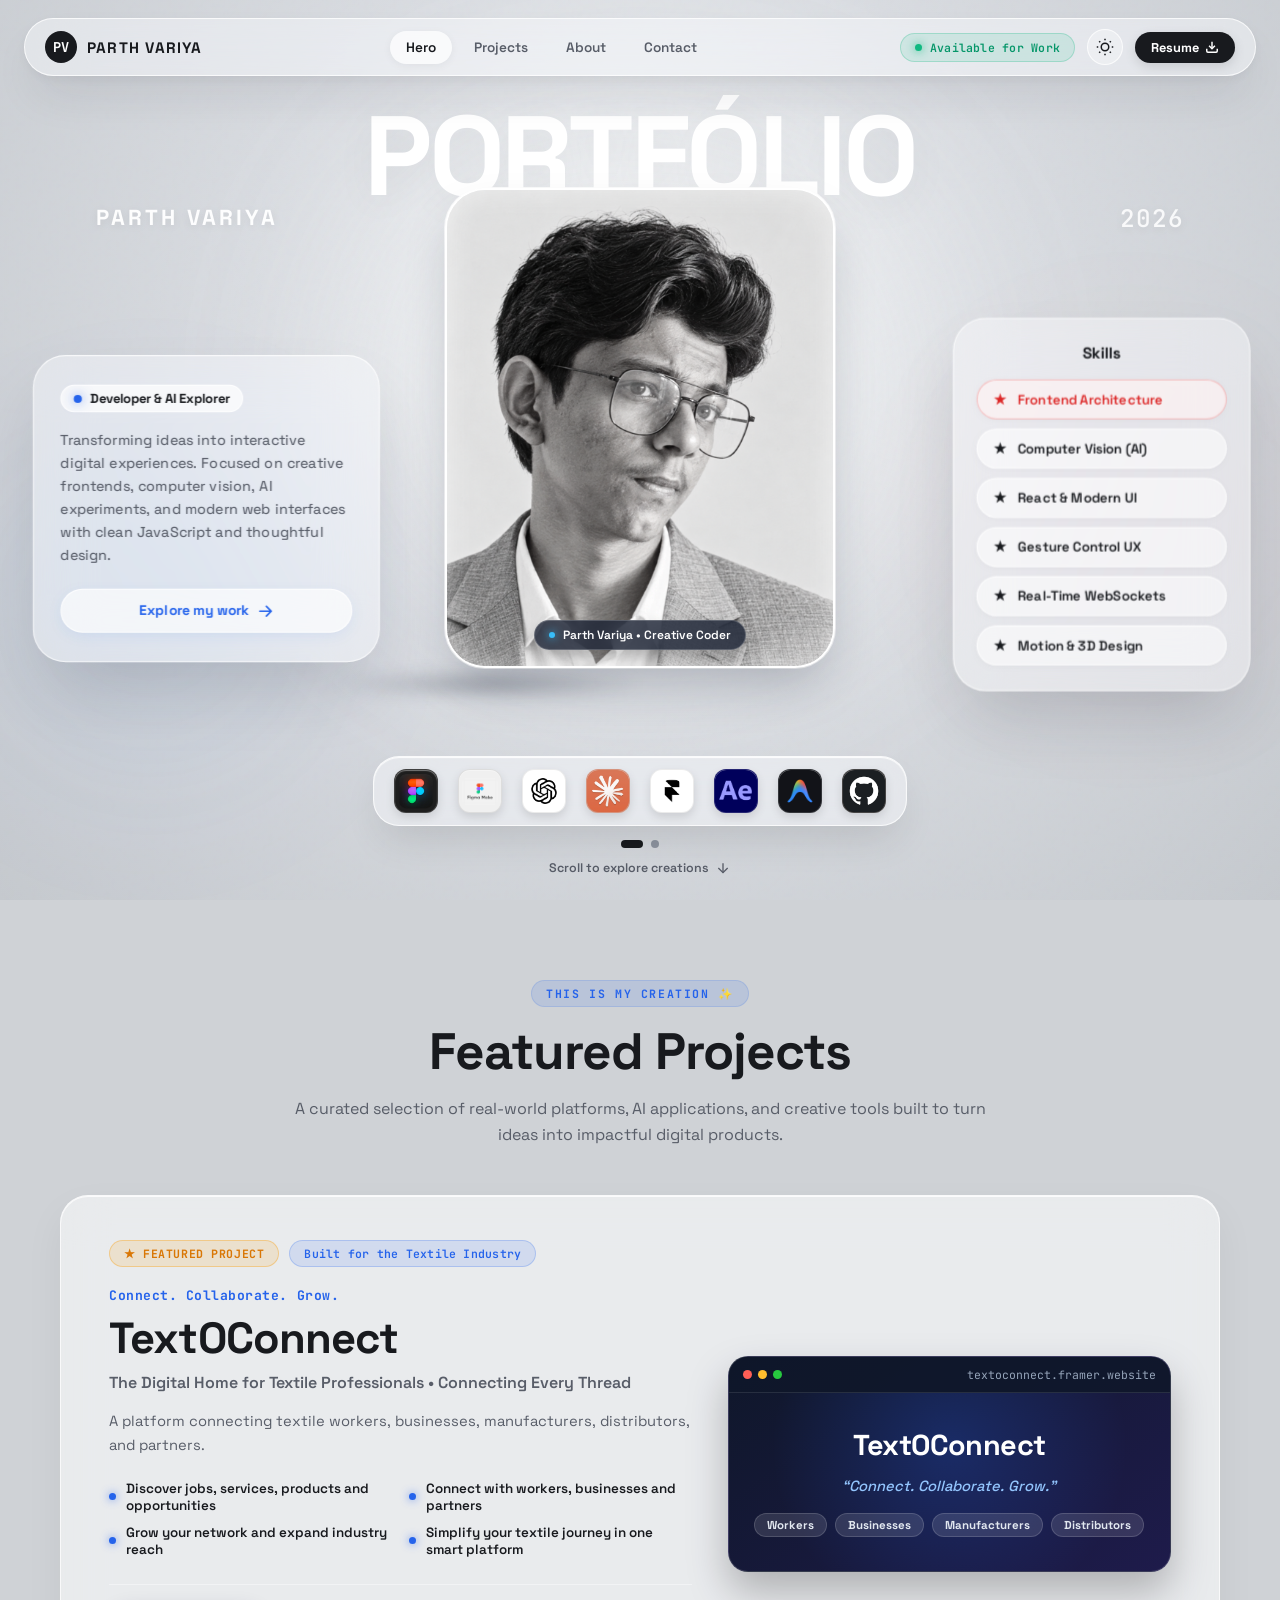
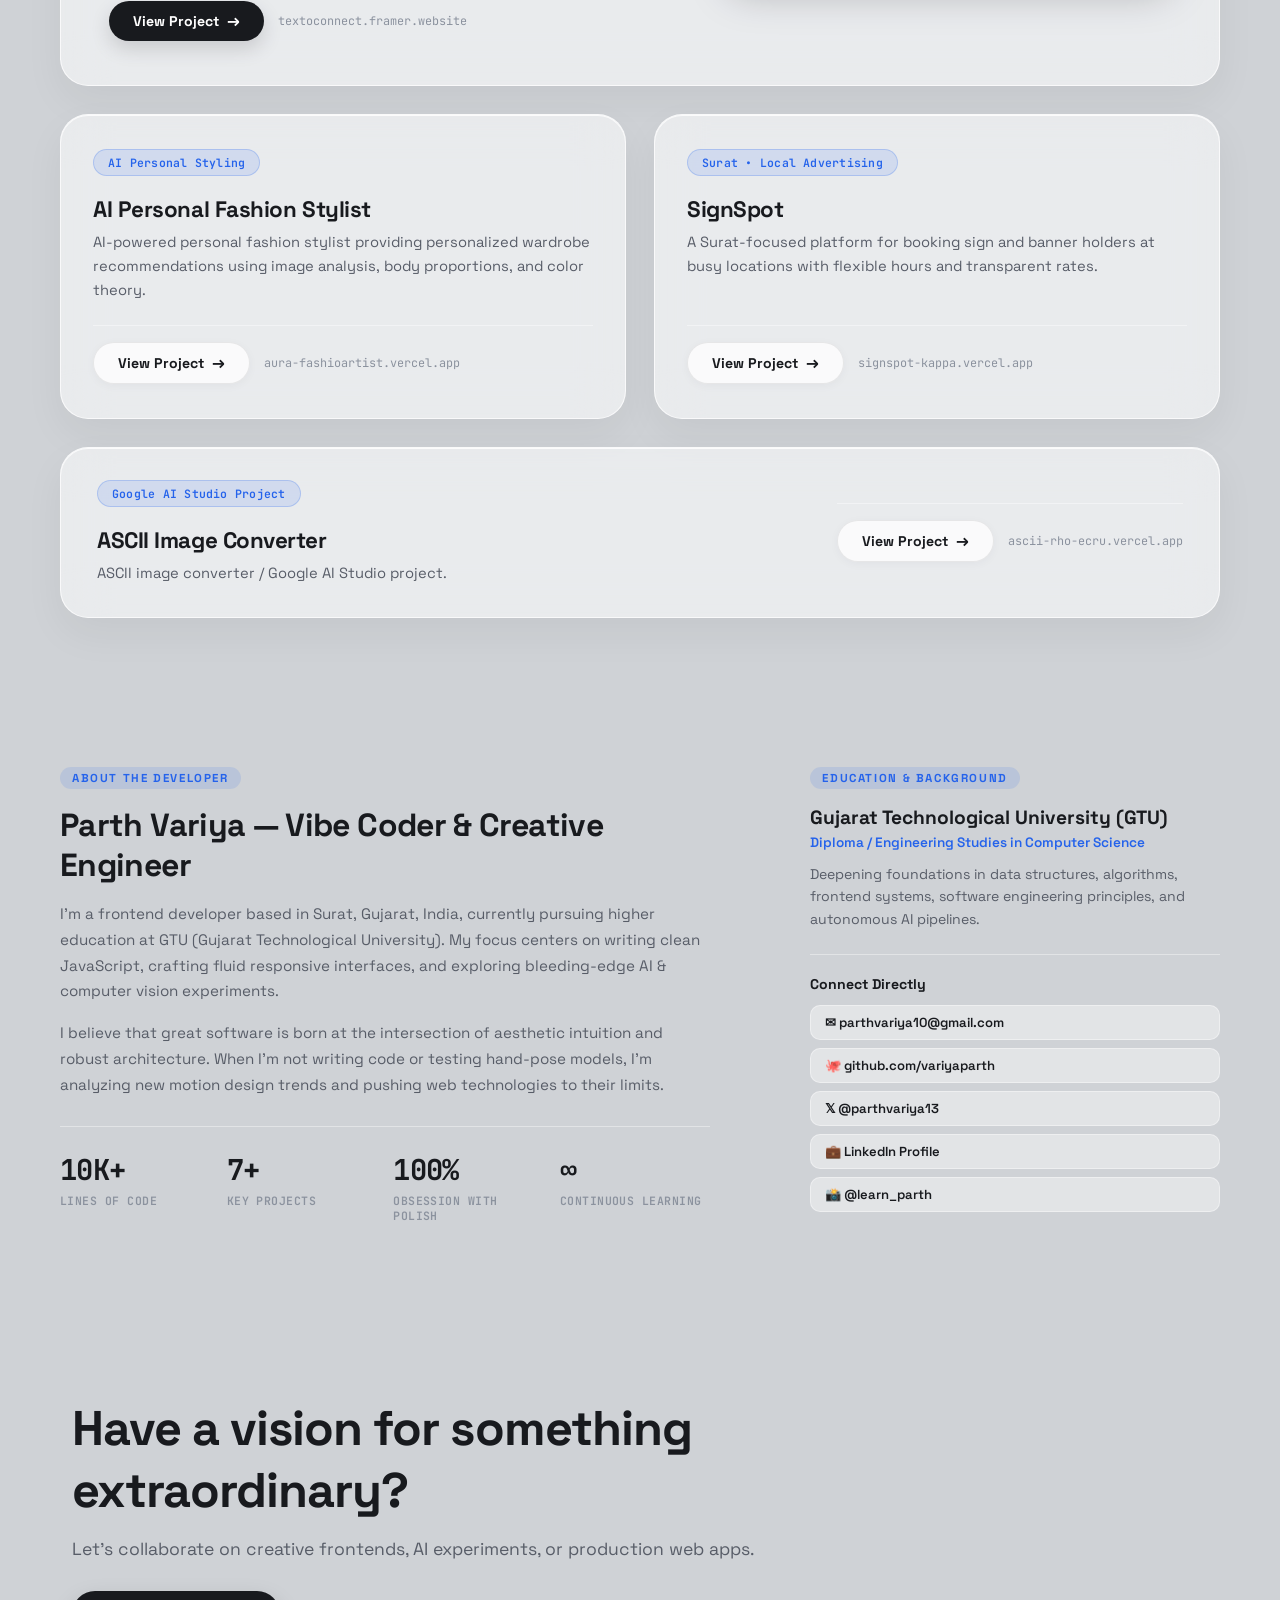
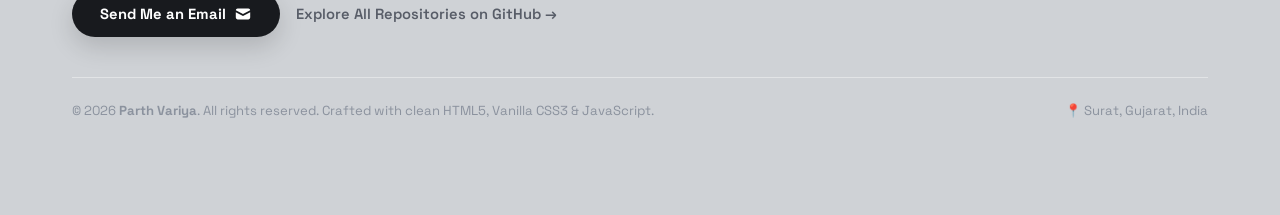
==== commit 9ba1771c: "Update Instagram profile link to @learn_parth" ====
--- a/index.html
+++ b/index.html
@@ -492,9 +492,9 @@
                 class="social-tag">
                 <span>💼 LinkedIn Profile</span>
               </a>
-              <a href="https://www.instagram.com/yng_.parth/" target="_blank" rel="noopener noreferrer"
+              <a href="https://www.instagram.com/learn_parth/" target="_blank" rel="noopener noreferrer"
                 class="social-tag">
-                <span>📸 @yng_.parth</span>
+                <span>📸 @learn_parth</span>
               </a>
             </div>
           </div>
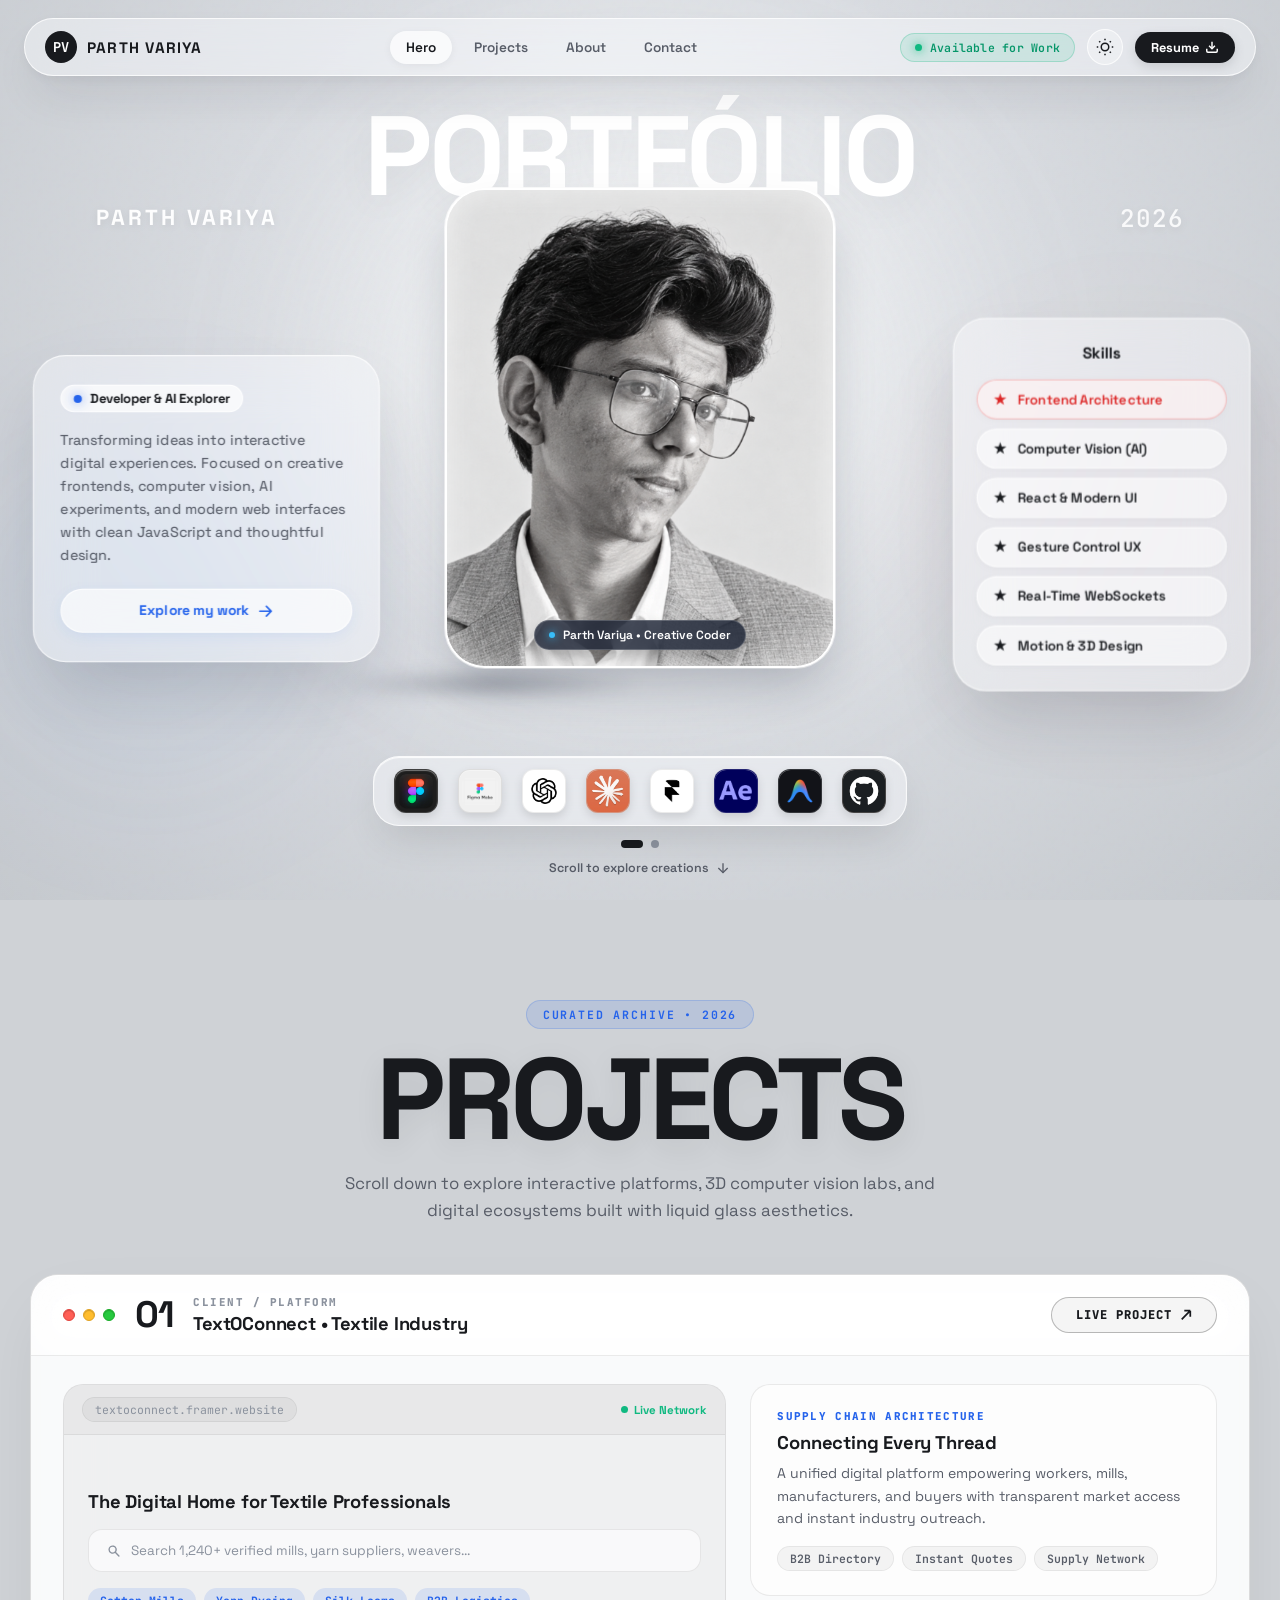
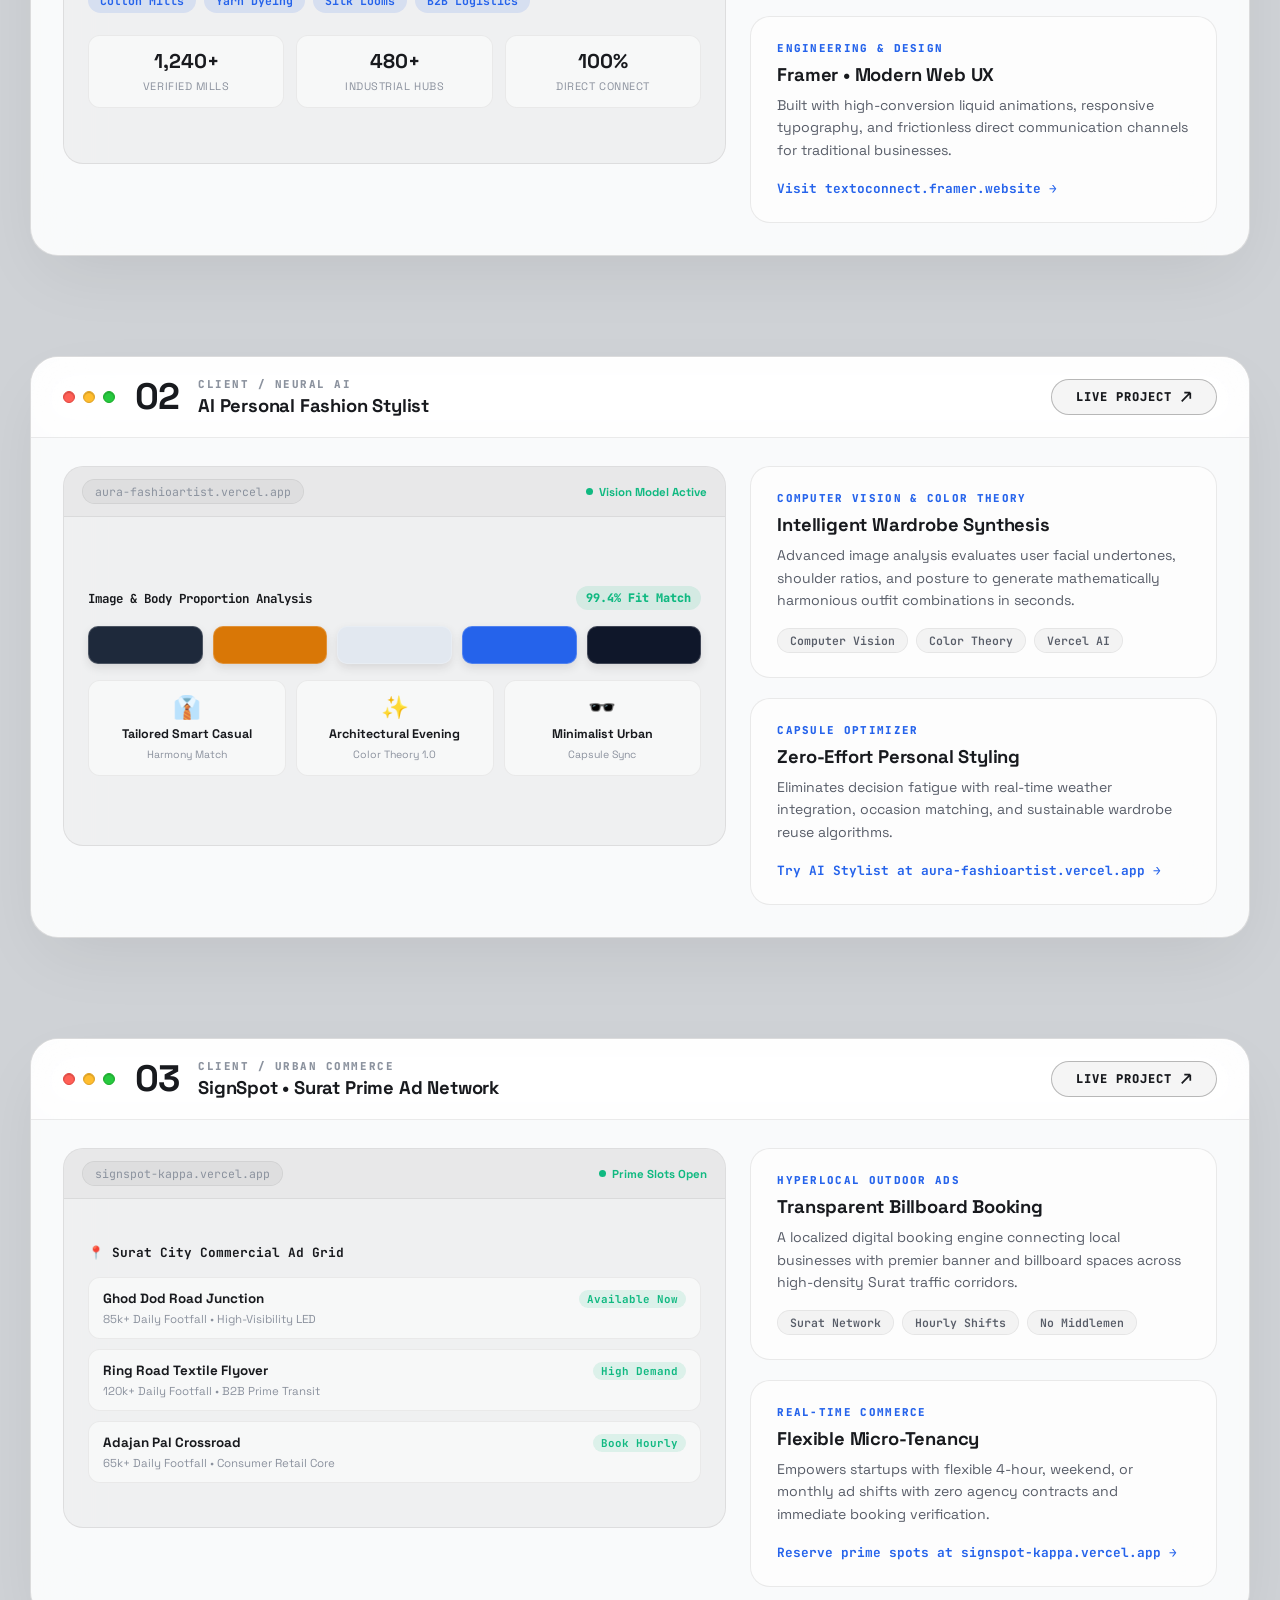
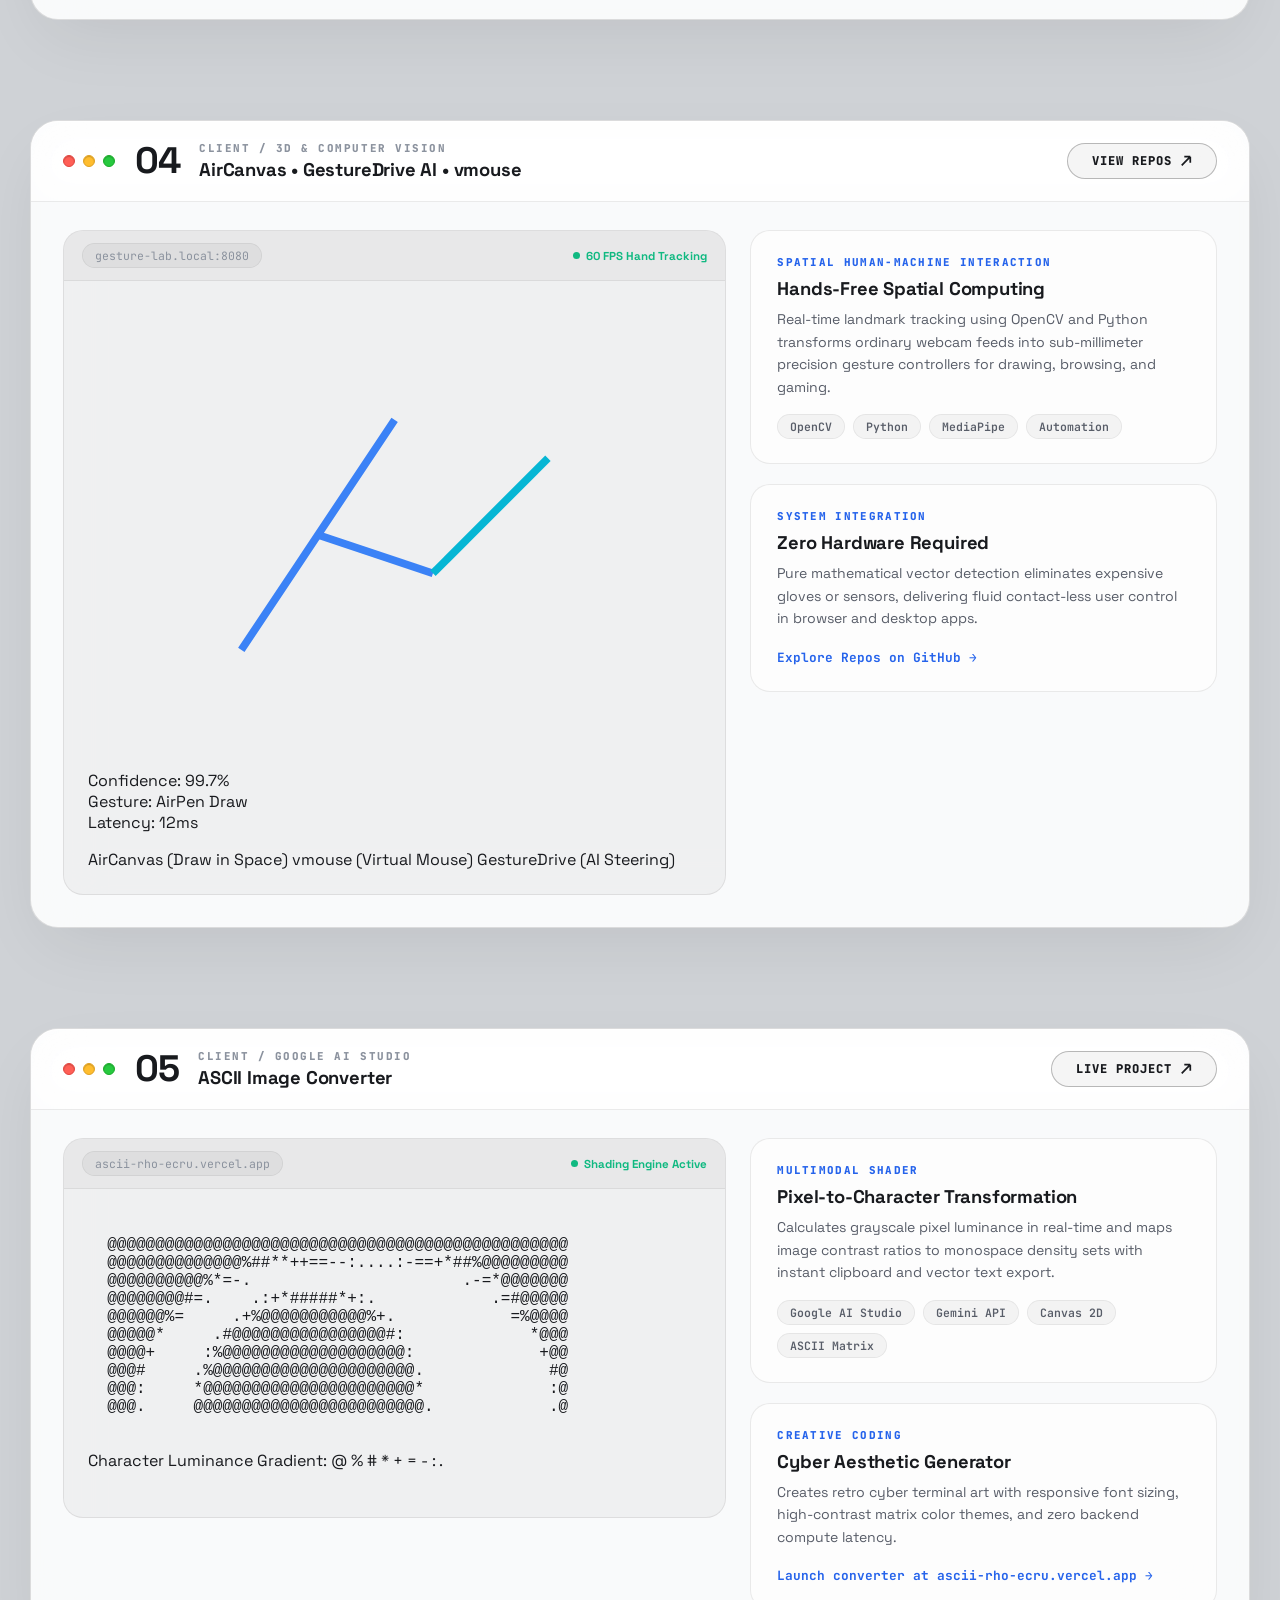
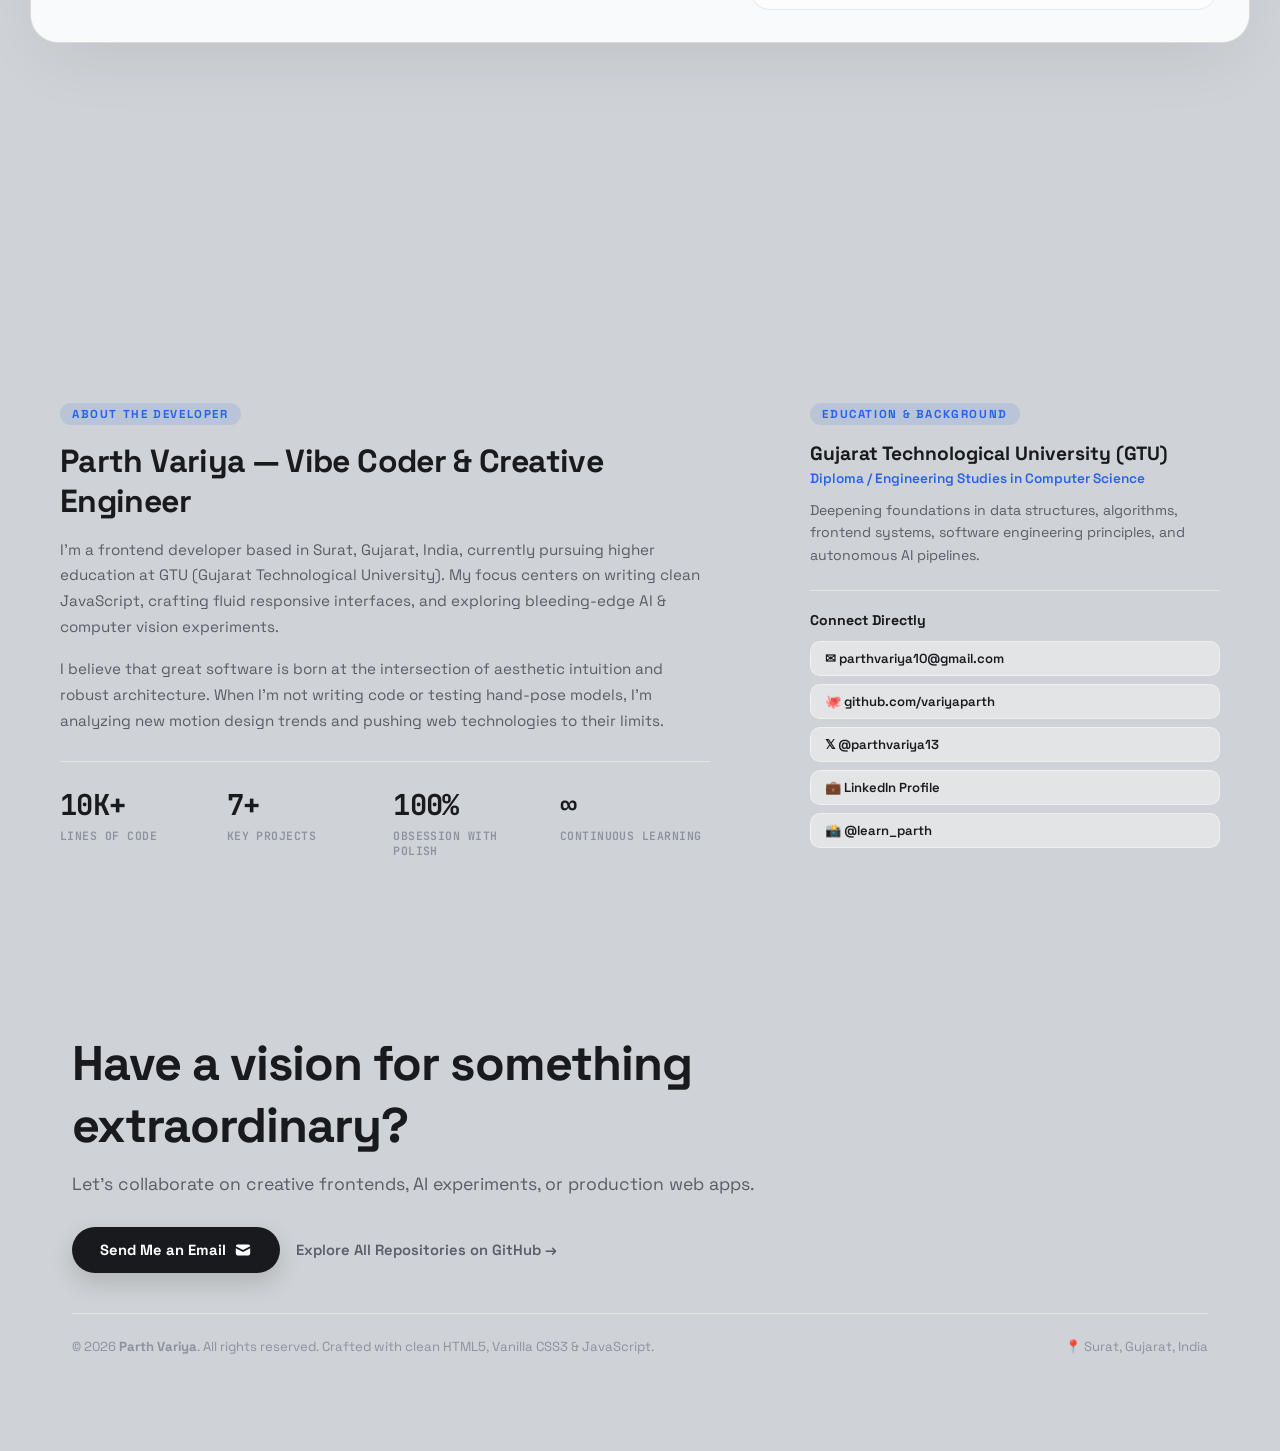
==== commit 4bc7c5e3: "feat(projects): add liquid glass Mac-themed scroll-stacking card deck with 3D interactives" ====
--- a/index.html
+++ b/index.html
@@ -23,10 +23,19 @@
     href="https://fonts.googleapis.com/css2?family=JetBrains+Mono:ital,wght@0,300;0,400;0,500;0,600;0,700;0,800;1,400;1,500&family=Space+Grotesk:wght@300;400;500;600;700&display=swap"
     rel="stylesheet">
 
-  <link rel="stylesheet" href="styles.css?v=20261009_dock">
+  <link rel="stylesheet" href="styles.css?v=20261009_cursor">
 </head>
 
 <body class="studio-light">
+
+  <!-- Liquid Glass Custom Cursor System (Inspired by Video Reference & Studio Theme) -->
+  <div class="liquid-cursor-wrapper" id="liquidCursor" aria-hidden="true">
+    <div class="liquid-cursor-follower" id="cursorFollower">
+      <div class="glass-orb" id="glassOrb"></div>
+      <div class="glass-dashed-ring"></div>
+    </div>
+    <div class="liquid-cursor-dot" id="cursorDot"></div>
+  </div>
 
   <!-- Studio Background Ambient Lighting & Grid -->
   <div class="studio-bg">
@@ -275,158 +284,466 @@
     <section class="projects-section" id="projects">
       
       <div class="projects-section-header">
-        <span class="projects-badge-pill">THIS IS MY CREATION ✨</span>
-        <h2 class="projects-headline">Featured Projects</h2>
-        <p class="projects-subtitle">A curated selection of real-world platforms, AI applications, and creative tools built to turn ideas into impactful digital products.</p>
+        <span class="projects-badge-pill">CURATED ARCHIVE &bull; 2026</span>
+        <h2 class="projects-giant-headline">PROJECTS</h2>
+        <p class="projects-subtitle">Scroll down to explore interactive platforms, 3D computer vision labs, and digital ecosystems built with liquid glass aesthetics.</p>
       </div>
 
-      <div class="projects-container">
-
-        <!-- ROW 1: FEATURED PROJECT (TextOConnect - Full Width, Visually Larger) -->
-        <article class="liquid-card featured-project-card">
-          <div class="card-badge-row">
-            <span class="pill-featured">★ FEATURED PROJECT</span>
-            <span class="pill-category">Built for the Textile Industry</span>
-          </div>
-
-          <div class="featured-card-body">
-            <div class="featured-text-col">
-              <span class="project-tagline-mono">Connect. Collaborate. Grow.</span>
-              <h3 class="project-main-title featured-main-title">TextOConnect</h3>
-              <p class="project-subheading">The Digital Home for Textile Professionals &bull; Connecting Every Thread</p>
-              
-              <p class="project-description">
-                A platform connecting textile workers, businesses, manufacturers, distributors, and partners.
-              </p>
-
-              <div class="featured-highlights-grid">
-                <div class="highlight-bullet">
-                  <span class="h-dot"></span>
-                  <span>Discover jobs, services, products and opportunities</span>
-                </div>
-                <div class="highlight-bullet">
-                  <span class="h-dot"></span>
-                  <span>Connect with workers, businesses and partners</span>
-                </div>
-                <div class="highlight-bullet">
-                  <span class="h-dot"></span>
-                  <span>Grow your network and expand industry reach</span>
-                </div>
-                <div class="highlight-bullet">
-                  <span class="h-dot"></span>
-                  <span>Simplify your textile journey in one smart platform</span>
-                </div>
-              </div>
-
-              <div class="card-action-bar">
-                <a href="https://textoconnect.framer.website/" target="_blank" rel="noopener noreferrer" class="view-project-btn primary-btn">
-                  <span>View Project</span>
-                  <span class="btn-arrow">&rarr;</span>
-                </a>
-                <span class="card-url-hint">textoconnect.framer.website</span>
-              </div>
-            </div>
-
-            <div class="featured-preview-col">
-              <div class="window-preview-frame">
-                <div class="window-preview-bar">
-                  <div class="traffic-lights">
-                    <span class="t-dot red"></span>
-                    <span class="t-dot yellow"></span>
-                    <span class="t-dot green"></span>
-                  </div>
-                  <span class="window-url">textoconnect.framer.website</span>
-                </div>
-                <div class="window-preview-content">
-                  <div class="window-brand">TextOConnect</div>
-                  <div class="window-quote">&ldquo;Connect. Collaborate. Grow.&rdquo;</div>
-                  <div class="window-tag-pills">
-                    <span class="w-pill">Workers</span>
-                    <span class="w-pill">Businesses</span>
-                    <span class="w-pill">Manufacturers</span>
-                    <span class="w-pill">Distributors</span>
-                  </div>
+      <!-- Scroll-Driven Stacking Card Deck (Matching Reference Video) -->
+      <div class="projects-stack-deck" id="projectsStackDeck">
+
+        <!-- ===================================================================
+             CARD 01: TextOConnect (Featured Textile B2B Ecosystem)
+             =================================================================== -->
+        <article class="stack-card liquid-card" data-card-index="1">
+          <!-- macOS Window Header Bar -->
+          <div class="card-mac-header">
+            <div class="card-header-left">
+              <div class="mac-traffic-lights">
+                <span class="m-dot red"></span>
+                <span class="m-dot yellow"></span>
+                <span class="m-dot green"></span>
+              </div>
+              <span class="card-big-num">01</span>
+              <div class="card-meta-text">
+                <span class="card-client-tag">CLIENT / PLATFORM</span>
+                <h3 class="card-title">TextOConnect &bull; Textile Industry</h3>
+              </div>
+            </div>
+            <div class="card-header-right">
+              <a href="https://textoconnect.framer.website/" target="_blank" rel="noopener noreferrer" class="mac-pill-btn">
+                <span>LIVE PROJECT</span>
+                <svg viewBox="0 0 14 14" width="12" height="12" fill="none" stroke="currentColor" stroke-width="2">
+                  <path d="M2 12L12 2M12 2H5M12 2V9"/>
+                </svg>
+              </a>
+            </div>
+          </div>
+
+          <!-- Card Content Body: Split Layout -->
+          <div class="card-mac-body">
+            <!-- Left Large Visual Showcase -->
+            <div class="showcase-main-col">
+              <div class="showcase-inner-glass">
+                <div class="window-inner-bar">
+                  <span class="browser-url-pill">textoconnect.framer.website</span>
+                  <span class="live-status-chip"><span class="pulse-green"></span> Live Network</span>
+                </div>
+                <div class="showcase-content-area textoconnect-showcase">
+                  <div class="eco-hero-badge">The Digital Home for Textile Professionals</div>
+                  <div class="eco-search-mock">
+                    <svg viewBox="0 0 20 20" width="14" height="14" fill="currentColor"><path fill-rule="evenodd" d="M8 4a4 4 0 100 8 4 4 0 000-8zM2 8a6 6 0 1110.89 3.476l4.817 4.817a1 1 0 01-1.414 1.414l-4.816-4.816A6 6 0 012 8z" clip-rule="evenodd"/></svg>
+                    <span>Search 1,240+ verified mills, yarn suppliers, weavers...</span>
+                  </div>
+                  <div class="eco-tags-row">
+                    <span class="eco-pill">Cotton Mills</span>
+                    <span class="eco-pill">Yarn Dyeing</span>
+                    <span class="eco-pill">Silk Looms</span>
+                    <span class="eco-pill">B2B Logistics</span>
+                  </div>
+                  <div class="eco-stats-deck">
+                    <div class="eco-stat-box">
+                      <span class="eco-num">1,240+</span>
+                      <span class="eco-label">Verified Mills</span>
+                    </div>
+                    <div class="eco-stat-box">
+                      <span class="eco-num">480+</span>
+                      <span class="eco-label">Industrial Hubs</span>
+                    </div>
+                    <div class="eco-stat-box">
+                      <span class="eco-num">100%</span>
+                      <span class="eco-label">Direct Connect</span>
+                    </div>
+                  </div>
+                </div>
+              </div>
+            </div>
+
+            <!-- Right Two Stacked Feature Panels -->
+            <div class="showcase-side-col">
+              <div class="side-panel-glass">
+                <div class="side-panel-badge">SUPPLY CHAIN ARCHITECTURE</div>
+                <h4 class="side-panel-title">Connecting Every Thread</h4>
+                <p class="side-panel-desc">A unified digital platform empowering workers, mills, manufacturers, and buyers with transparent market access and instant industry outreach.</p>
+                <div class="side-panel-tags">
+                  <span class="s-tag">B2B Directory</span>
+                  <span class="s-tag">Instant Quotes</span>
+                  <span class="s-tag">Supply Network</span>
+                </div>
+              </div>
+
+              <div class="side-panel-glass">
+                <div class="side-panel-badge">ENGINEERING &amp; DESIGN</div>
+                <h4 class="side-panel-title">Framer &bull; Modern Web UX</h4>
+                <p class="side-panel-desc">Built with high-conversion liquid animations, responsive typography, and frictionless direct communication channels for traditional businesses.</p>
+                <div class="side-panel-cta">
+                  <a href="https://textoconnect.framer.website/" target="_blank" rel="noopener noreferrer" class="panel-link">
+                    <span>Visit textoconnect.framer.website &rarr;</span>
+                  </a>
                 </div>
               </div>
             </div>
           </div>
         </article>
 
-        <!-- ROW 2: 2-COLUMN GRID (AI Personal Fashion Stylist | SignSpot) -->
-        <div class="projects-two-col-grid">
-
-          <!-- PROJECT 2: AI Personal Fashion Stylist -->
-          <article class="liquid-card standard-project-card">
-            <div class="card-badge-row">
-              <span class="pill-category">AI Personal Styling</span>
-            </div>
-            
-            <div class="card-body-content">
-              <h3 class="project-main-title standard-main-title">AI Personal Fashion Stylist</h3>
-              <p class="project-description">
-                AI-powered personal fashion stylist providing personalized wardrobe recommendations using image analysis, body proportions, and color theory.
-              </p>
-            </div>
-
-            <div class="card-action-bar">
-              <a href="https://aura-fashioartist.vercel.app/" target="_blank" rel="noopener noreferrer" class="view-project-btn secondary-btn">
-                <span>View Project</span>
-                <span class="btn-arrow">&rarr;</span>
-              </a>
-              <span class="card-url-hint">aura-fashioartist.vercel.app</span>
-            </div>
-          </article>
-
-          <!-- PROJECT 3: SignSpot -->
-          <article class="liquid-card standard-project-card">
-            <div class="card-badge-row">
-              <span class="pill-category">Surat &bull; Local Advertising</span>
-            </div>
-            
-            <div class="card-body-content">
-              <h3 class="project-main-title standard-main-title">SignSpot</h3>
-              <p class="project-description">
-                A Surat-focused platform for booking sign and banner holders at busy locations with flexible hours and transparent rates.
-              </p>
-            </div>
-
-            <div class="card-action-bar">
-              <a href="https://signspot-kappa.vercel.app/" target="_blank" rel="noopener noreferrer" class="view-project-btn secondary-btn">
-                <span>View Project</span>
-                <span class="btn-arrow">&rarr;</span>
-              </a>
-              <span class="card-url-hint">signspot-kappa.vercel.app</span>
-            </div>
-          </article>
-
-        </div><!-- /projects-two-col-grid -->
-
-        <!-- ROW 3: FULL WIDTH (ASCII Image Converter) -->
-        <article class="liquid-card wide-project-card">
-          <div class="wide-card-layout">
-            <div class="wide-text-col">
-              <div class="card-badge-row">
-                <span class="pill-category">Google AI Studio Project</span>
-              </div>
-              <h3 class="project-main-title standard-main-title">ASCII Image Converter</h3>
-              <p class="project-description">
-                ASCII image converter / Google AI Studio project.
-              </p>
-            </div>
-
-            <div class="wide-action-col">
-              <div class="card-action-bar">
-                <a href="https://ascii-rho-ecru.vercel.app/" target="_blank" rel="noopener noreferrer" class="view-project-btn secondary-btn">
-                  <span>View Project</span>
-                  <span class="btn-arrow">&rarr;</span>
-                </a>
-                <span class="card-url-hint">ascii-rho-ecru.vercel.app</span>
+        <!-- ===================================================================
+             CARD 02: AI Personal Fashion Stylist (Neural Wardrobe Engine)
+             =================================================================== -->
+        <article class="stack-card liquid-card" data-card-index="2">
+          <div class="card-mac-header">
+            <div class="card-header-left">
+              <div class="mac-traffic-lights">
+                <span class="m-dot red"></span>
+                <span class="m-dot yellow"></span>
+                <span class="m-dot green"></span>
+              </div>
+              <span class="card-big-num">02</span>
+              <div class="card-meta-text">
+                <span class="card-client-tag">CLIENT / NEURAL AI</span>
+                <h3 class="card-title">AI Personal Fashion Stylist</h3>
+              </div>
+            </div>
+            <div class="card-header-right">
+              <a href="https://aura-fashioartist.vercel.app/" target="_blank" rel="noopener noreferrer" class="mac-pill-btn">
+                <span>LIVE PROJECT</span>
+                <svg viewBox="0 0 14 14" width="12" height="12" fill="none" stroke="currentColor" stroke-width="2">
+                  <path d="M2 12L12 2M12 2H5M12 2V9"/>
+                </svg>
+              </a>
+            </div>
+          </div>
+
+          <div class="card-mac-body">
+            <div class="showcase-main-col">
+              <div class="showcase-inner-glass">
+                <div class="window-inner-bar">
+                  <span class="browser-url-pill">aura-fashioartist.vercel.app</span>
+                  <span class="live-status-chip"><span class="pulse-green"></span> Vision Model Active</span>
+                </div>
+                <div class="showcase-content-area fashion-showcase">
+                  <div class="fashion-analysis-head">
+                    <span class="fashion-tag">Image &amp; Body Proportion Analysis</span>
+                    <span class="fashion-score">99.4% Fit Match</span>
+                  </div>
+                  <div class="fashion-palette-mock">
+                    <span class="palette-swatch" style="background: #1e293b;" title="Deep Slate"></span>
+                    <span class="palette-swatch" style="background: #d97706;" title="Ochre Gold"></span>
+                    <span class="palette-swatch" style="background: #e2e8f0;" title="Silken Pearl"></span>
+                    <span class="palette-swatch" style="background: #2563eb;" title="Royal Cobalt"></span>
+                    <span class="palette-swatch" style="background: #0f172a;" title="Obsidian"></span>
+                  </div>
+                  <div class="fashion-lookbook-row">
+                    <div class="lookbook-item">
+                      <span class="look-icon">👔</span>
+                      <span class="look-title">Tailored Smart Casual</span>
+                      <span class="look-sub">Harmony Match</span>
+                    </div>
+                    <div class="lookbook-item">
+                      <span class="look-icon">✨</span>
+                      <span class="look-title">Architectural Evening</span>
+                      <span class="look-sub">Color Theory 1.0</span>
+                    </div>
+                    <div class="lookbook-item">
+                      <span class="look-icon">🕶️</span>
+                      <span class="look-title">Minimalist Urban</span>
+                      <span class="look-sub">Capsule Sync</span>
+                    </div>
+                  </div>
+                </div>
+              </div>
+            </div>
+
+            <div class="showcase-side-col">
+              <div class="side-panel-glass">
+                <div class="side-panel-badge">COMPUTER VISION &amp; COLOR THEORY</div>
+                <h4 class="side-panel-title">Intelligent Wardrobe Synthesis</h4>
+                <p class="side-panel-desc">Advanced image analysis evaluates user facial undertones, shoulder ratios, and posture to generate mathematically harmonious outfit combinations in seconds.</p>
+                <div class="side-panel-tags">
+                  <span class="s-tag">Computer Vision</span>
+                  <span class="s-tag">Color Theory</span>
+                  <span class="s-tag">Vercel AI</span>
+                </div>
+              </div>
+
+              <div class="side-panel-glass">
+                <div class="side-panel-badge">CAPSULE OPTIMIZER</div>
+                <h4 class="side-panel-title">Zero-Effort Personal Styling</h4>
+                <p class="side-panel-desc">Eliminates decision fatigue with real-time weather integration, occasion matching, and sustainable wardrobe reuse algorithms.</p>
+                <div class="side-panel-cta">
+                  <a href="https://aura-fashioartist.vercel.app/" target="_blank" rel="noopener noreferrer" class="panel-link">
+                    <span>Try AI Stylist at aura-fashioartist.vercel.app &rarr;</span>
+                  </a>
+                </div>
               </div>
             </div>
           </div>
         </article>
 
-      </div><!-- /projects-container -->
+        <!-- ===================================================================
+             CARD 03: SignSpot (Surat Local Ad Marketplace)
+             =================================================================== -->
+        <article class="stack-card liquid-card" data-card-index="3">
+          <div class="card-mac-header">
+            <div class="card-header-left">
+              <div class="mac-traffic-lights">
+                <span class="m-dot red"></span>
+                <span class="m-dot yellow"></span>
+                <span class="m-dot green"></span>
+              </div>
+              <span class="card-big-num">03</span>
+              <div class="card-meta-text">
+                <span class="card-client-tag">CLIENT / URBAN COMMERCE</span>
+                <h3 class="card-title">SignSpot &bull; Surat Prime Ad Network</h3>
+              </div>
+            </div>
+            <div class="card-header-right">
+              <a href="https://signspot-kappa.vercel.app/" target="_blank" rel="noopener noreferrer" class="mac-pill-btn">
+                <span>LIVE PROJECT</span>
+                <svg viewBox="0 0 14 14" width="12" height="12" fill="none" stroke="currentColor" stroke-width="2">
+                  <path d="M2 12L12 2M12 2H5M12 2V9"/>
+                </svg>
+              </a>
+            </div>
+          </div>
+
+          <div class="card-mac-body">
+            <div class="showcase-main-col">
+              <div class="showcase-inner-glass">
+                <div class="window-inner-bar">
+                  <span class="browser-url-pill">signspot-kappa.vercel.app</span>
+                  <span class="live-status-chip"><span class="pulse-green"></span> Prime Slots Open</span>
+                </div>
+                <div class="showcase-content-area signspot-showcase">
+                  <div class="city-badge">📍 Surat City Commercial Ad Grid</div>
+                  <div class="ad-spots-grid">
+                    <div class="spot-card">
+                      <div class="spot-top">
+                        <span class="spot-name">Ghod Dod Road Junction</span>
+                        <span class="spot-avail">Available Now</span>
+                      </div>
+                      <div class="spot-meta">85k+ Daily Footfall &bull; High-Visibility LED</div>
+                    </div>
+                    <div class="spot-card">
+                      <div class="spot-top">
+                        <span class="spot-name">Ring Road Textile Flyover</span>
+                        <span class="spot-avail">High Demand</span>
+                      </div>
+                      <div class="spot-meta">120k+ Daily Footfall &bull; B2B Prime Transit</div>
+                    </div>
+                    <div class="spot-card">
+                      <div class="spot-top">
+                        <span class="spot-name">Adajan Pal Crossroad</span>
+                        <span class="spot-avail">Book Hourly</span>
+                      </div>
+                      <div class="spot-meta">65k+ Daily Footfall &bull; Consumer Retail Core</div>
+                    </div>
+                  </div>
+                </div>
+              </div>
+            </div>
+
+            <div class="showcase-side-col">
+              <div class="side-panel-glass">
+                <div class="side-panel-badge">HYPERLOCAL OUTDOOR ADS</div>
+                <h4 class="side-panel-title">Transparent Billboard Booking</h4>
+                <p class="side-panel-desc">A localized digital booking engine connecting local businesses with premier banner and billboard spaces across high-density Surat traffic corridors.</p>
+                <div class="side-panel-tags">
+                  <span class="s-tag">Surat Network</span>
+                  <span class="s-tag">Hourly Shifts</span>
+                  <span class="s-tag">No Middlemen</span>
+                </div>
+              </div>
+
+              <div class="side-panel-glass">
+                <div class="side-panel-badge">REAL-TIME COMMERCE</div>
+                <h4 class="side-panel-title">Flexible Micro-Tenancy</h4>
+                <p class="side-panel-desc">Empowers startups with flexible 4-hour, weekend, or monthly ad shifts with zero agency contracts and immediate booking verification.</p>
+                <div class="side-panel-cta">
+                  <a href="https://signspot-kappa.vercel.app/" target="_blank" rel="noopener noreferrer" class="panel-link">
+                    <span>Reserve prime spots at signspot-kappa.vercel.app &rarr;</span>
+                  </a>
+                </div>
+              </div>
+            </div>
+          </div>
+        </article>
+
+        <!-- ===================================================================
+             CARD 04: 3D Computer Vision & Gesture Lab (AirCanvas & GestureDrive)
+             =================================================================== -->
+        <article class="stack-card liquid-card" data-card-index="4">
+          <div class="card-mac-header">
+            <div class="card-header-left">
+              <div class="mac-traffic-lights">
+                <span class="m-dot red"></span>
+                <span class="m-dot yellow"></span>
+                <span class="m-dot green"></span>
+              </div>
+              <span class="card-big-num">04</span>
+              <div class="card-meta-text">
+                <span class="card-client-tag">CLIENT / 3D &amp; COMPUTER VISION</span>
+                <h3 class="card-title">AirCanvas &bull; GestureDrive AI &bull; vmouse</h3>
+              </div>
+            </div>
+            <div class="card-header-right">
+              <a href="https://github.com/variyaparth" target="_blank" rel="noopener noreferrer" class="mac-pill-btn">
+                <span>VIEW REPOS</span>
+                <svg viewBox="0 0 14 14" width="12" height="12" fill="none" stroke="currentColor" stroke-width="2">
+                  <path d="M2 12L12 2M12 2H5M12 2V9"/>
+                </svg>
+              </a>
+            </div>
+          </div>
+
+          <div class="card-mac-body">
+            <div class="showcase-main-col">
+              <div class="showcase-inner-glass">
+                <div class="window-inner-bar">
+                  <span class="browser-url-pill">gesture-lab.local:8080</span>
+                  <span class="live-status-chip"><span class="pulse-green"></span> 60 FPS Hand Tracking</span>
+                </div>
+                <div class="showcase-content-area gesture-showcase">
+                  <div class="gesture-tracking-mock">
+                    <div class="tracking-grid">
+                      <div class="hand-skeleton">
+                        <span class="node tip-index"></span>
+                        <span class="node tip-thumb"></span>
+                        <span class="node tip-middle"></span>
+                        <span class="node palm-center"></span>
+                        <svg class="skeleton-lines" viewBox="0 0 160 120">
+                          <polyline points="40,90 60,60 80,30" stroke="#3b82f6" stroke-width="2" fill="none"/>
+                          <polyline points="60,60 90,70" stroke="#3b82f6" stroke-width="2" fill="none"/>
+                          <polyline points="90,70 120,40" stroke="#06b6d4" stroke-width="2" fill="none"/>
+                        </svg>
+                      </div>
+                      <div class="tracking-hud">
+                        <div class="hud-item"><span class="hud-label">Confidence:</span> <span class="hud-val">99.7%</span></div>
+                        <div class="hud-item"><span class="hud-label">Gesture:</span> <span class="hud-val">AirPen Draw</span></div>
+                        <div class="hud-item"><span class="hud-label">Latency:</span> <span class="hud-val">12ms</span></div>
+                      </div>
+                    </div>
+                  </div>
+                  <div class="gesture-modes-deck">
+                    <span class="g-mode active">AirCanvas (Draw in Space)</span>
+                    <span class="g-mode">vmouse (Virtual Mouse)</span>
+                    <span class="g-mode">GestureDrive (AI Steering)</span>
+                  </div>
+                </div>
+              </div>
+            </div>
+
+            <div class="showcase-side-col">
+              <div class="side-panel-glass">
+                <div class="side-panel-badge">SPATIAL HUMAN-MACHINE INTERACTION</div>
+                <h4 class="side-panel-title">Hands-Free Spatial Computing</h4>
+                <p class="side-panel-desc">Real-time landmark tracking using OpenCV and Python transforms ordinary webcam feeds into sub-millimeter precision gesture controllers for drawing, browsing, and gaming.</p>
+                <div class="side-panel-tags">
+                  <span class="s-tag">OpenCV</span>
+                  <span class="s-tag">Python</span>
+                  <span class="s-tag">MediaPipe</span>
+                  <span class="s-tag">Automation</span>
+                </div>
+              </div>
+
+              <div class="side-panel-glass">
+                <div class="side-panel-badge">SYSTEM INTEGRATION</div>
+                <h4 class="side-panel-title">Zero Hardware Required</h4>
+                <p class="side-panel-desc">Pure mathematical vector detection eliminates expensive gloves or sensors, delivering fluid contact-less user control in browser and desktop apps.</p>
+                <div class="side-panel-cta">
+                  <a href="https://github.com/variyaparth" target="_blank" rel="noopener noreferrer" class="panel-link">
+                    <span>Explore Repos on GitHub &rarr;</span>
+                  </a>
+                </div>
+              </div>
+            </div>
+          </div>
+        </article>
+
+        <!-- ===================================================================
+             CARD 05: ASCII Image Converter (Google AI Studio)
+             =================================================================== -->
+        <article class="stack-card liquid-card" data-card-index="5">
+          <div class="card-mac-header">
+            <div class="card-header-left">
+              <div class="mac-traffic-lights">
+                <span class="m-dot red"></span>
+                <span class="m-dot yellow"></span>
+                <span class="m-dot green"></span>
+              </div>
+              <span class="card-big-num">05</span>
+              <div class="card-meta-text">
+                <span class="card-client-tag">CLIENT / GOOGLE AI STUDIO</span>
+                <h3 class="card-title">ASCII Image Converter</h3>
+              </div>
+            </div>
+            <div class="card-header-right">
+              <a href="https://ascii-rho-ecru.vercel.app/" target="_blank" rel="noopener noreferrer" class="mac-pill-btn">
+                <span>LIVE PROJECT</span>
+                <svg viewBox="0 0 14 14" width="12" height="12" fill="none" stroke="currentColor" stroke-width="2">
+                  <path d="M2 12L12 2M12 2H5M12 2V9"/>
+                </svg>
+              </a>
+            </div>
+          </div>
+
+          <div class="card-mac-body">
+            <div class="showcase-main-col">
+              <div class="showcase-inner-glass">
+                <div class="window-inner-bar">
+                  <span class="browser-url-pill">ascii-rho-ecru.vercel.app</span>
+                  <span class="live-status-chip"><span class="pulse-green"></span> Shading Engine Active</span>
+                </div>
+                <div class="showcase-content-area ascii-showcase">
+                  <div class="ascii-terminal-box">
+                    <pre class="ascii-art-render">
+  @@@@@@@@@@@@@@@@@@@@@@@@@@@@@@@@@@@@@@@@@@@@@@@@
+  @@@@@@@@@@@@@@%##**++==--:....:-==+*##%@@@@@@@@@
+  @@@@@@@@@@%*=-.                      .-=*@@@@@@@
+  @@@@@@@@#=.    .:+*#####*+:.            .=#@@@@@
+  @@@@@@%=     .+%@@@@@@@@@@@%+.            =%@@@@
+  @@@@@*     .#@@@@@@@@@@@@@@@@#:             *@@@
+  @@@@+     :%@@@@@@@@@@@@@@@@@@@:             +@@
+  @@@#     .%@@@@@@@@@@@@@@@@@@@@@.             #@
+  @@@:     *@@@@@@@@@@@@@@@@@@@@@@*             :@
+  @@@.     @@@@@@@@@@@@@@@@@@@@@@@@.            .@
+                    </pre>
+                  </div>
+                  <div class="ascii-ramp-bar">
+                    <span class="ramp-label">Character Luminance Gradient:</span>
+                    <span class="ramp-chars">@ % # * + = - : .</span>
+                  </div>
+                </div>
+              </div>
+            </div>
+
+            <div class="showcase-side-col">
+              <div class="side-panel-glass">
+                <div class="side-panel-badge">MULTIMODAL SHADER</div>
+                <h4 class="side-panel-title">Pixel-to-Character Transformation</h4>
+                <p class="side-panel-desc">Calculates grayscale pixel luminance in real-time and maps image contrast ratios to monospace density sets with instant clipboard and vector text export.</p>
+                <div class="side-panel-tags">
+                  <span class="s-tag">Google AI Studio</span>
+                  <span class="s-tag">Gemini API</span>
+                  <span class="s-tag">Canvas 2D</span>
+                  <span class="s-tag">ASCII Matrix</span>
+                </div>
+              </div>
+
+              <div class="side-panel-glass">
+                <div class="side-panel-badge">CREATIVE CODING</div>
+                <h4 class="side-panel-title">Cyber Aesthetic Generator</h4>
+                <p class="side-panel-desc">Creates retro cyber terminal art with responsive font sizing, high-contrast matrix color themes, and zero backend compute latency.</p>
+                <div class="side-panel-cta">
+                  <a href="https://ascii-rho-ecru.vercel.app/" target="_blank" rel="noopener noreferrer" class="panel-link">
+                    <span>Launch converter at ascii-rho-ecru.vercel.app &rarr;</span>
+                  </a>
+                </div>
+              </div>
+            </div>
+          </div>
+        </article>
+
+      </div><!-- /projects-stack-deck -->
     </section>
 
     <!-- ===================================================================
--- a/styles.css
+++ b/styles.css
@@ -887,23 +887,20 @@
 
 /* ==========================================================================
    SECTION 2: FEATURED CREATIONS / PROJECTS
-   Liquid Glass Cards for TextOConnect (Featured), AI Fashion Stylist,
-   SignSpot, and ASCII Image Converter
-   Layout:
-   Row 1: TextOConnect (Featured, Full Width)
-   Row 2: 2-Column Grid (AI Stylist | SignSpot)
-   Row 3: Full Width (ASCII Image Converter)
+   Liquid Glass macOS-Themed Scroll-Driven Stacking Card Deck
+   (Referencing Pinterest: Stacking Cards with Bold Display Header,
+    Mac Window Controls, Capsule Pill Buttons, and Liquid Glass Panels)
    ========================================================================== */
 .projects-section {
   position: relative;
   width: 100%;
-  padding: 80px 24px 70px;
+  padding: 100px 24px 140px;
 }
 
 .projects-section-header {
   text-align: center;
-  max-width: 720px;
-  margin: 0 auto 48px;
+  max-width: 900px;
+  margin: 0 auto 50px;
 }
 
 .projects-badge-pill {
@@ -911,393 +908,818 @@
   font-family: var(--font-mono);
   font-size: 0.72rem;
   font-weight: 700;
-  letter-spacing: 0.14em;
+  letter-spacing: 0.16em;
   text-transform: uppercase;
   color: var(--accent-blue);
   background: var(--accent-blue-soft);
-  border: 1px solid rgba(37, 99, 235, 0.15);
-  padding: 5px 14px;
+  border: 1px solid rgba(37, 99, 235, 0.2);
+  padding: 6px 16px;
   border-radius: 999px;
-  margin-bottom: 12px;
-}
-
-.projects-headline {
+  margin-bottom: 16px;
+}
+
+/* Giant Bold Display Headline matching Pinterest Reference */
+.projects-giant-headline {
   font-family: var(--font-display);
-  font-size: clamp(2.2rem, 4.2vw, 3.2rem);
-  font-weight: 900;
-  letter-spacing: -0.02em;
-  color: var(--text-primary);
-  margin: 0 0 12px 0;
+  font-size: clamp(3.2rem, 9.5vw, 7.2rem);
+  font-weight: 950;
+  letter-spacing: -0.04em;
+  text-transform: uppercase;
+  line-height: 0.95;
+  color: var(--text-primary);
+  margin: 0 0 16px 0;
+  text-shadow: 0 8px 30px rgba(0, 0, 0, 0.08);
+}
+
+body.studio-dark .projects-giant-headline {
+  color: #ffffff;
+  text-shadow: 0 10px 45px rgba(255, 255, 255, 0.08);
 }
 
 .projects-subtitle {
-  font-size: 1rem;
+  font-size: 1.05rem;
   color: var(--text-secondary);
   line-height: 1.6;
+  max-width: 640px;
+  margin: 0 auto;
+}
+
+/* Stacking Card Deck Container */
+.projects-stack-deck {
+  position: relative;
+  width: 100%;
+  max-width: 1220px;
+  margin: 0 auto;
+  display: flex;
+  flex-direction: column;
+  padding-bottom: 40px;
+}
+
+/* Individual Stacking Card: Sticky behavior creates the tabbed card deck on scroll */
+.stack-card {
+  position: -webkit-sticky;
+  position: sticky;
+  width: 100%;
+  margin-bottom: 100px;
+  border-radius: 28px;
+  overflow: hidden;
+  transform-origin: top center;
+  transition: transform 0.35s cubic-bezier(0.16, 1, 0.3, 1), box-shadow 0.35s ease, opacity 0.35s ease;
+  will-change: transform, top;
+}
+
+/* Progressive Sticky Top Offsets - creates the stacked macOS tab deck visible in screenshot */
+.stack-card[data-card-index="1"] {
+  top: 80px;
+  z-index: 10;
+}
+
+.stack-card[data-card-index="2"] {
+  top: 135px;
+  z-index: 20;
+}
+
+.stack-card[data-card-index="3"] {
+  top: 190px;
+  z-index: 30;
+}
+
+.stack-card[data-card-index="4"] {
+  top: 245px;
+  z-index: 40;
+}
+
+.stack-card[data-card-index="5"] {
+  top: 300px;
+  z-index: 50;
+}
+
+/* Liquid Glass Theme for Stack Cards */
+.liquid-card {
+  background: rgba(255, 255, 255, 0.88);
+  backdrop-filter: blur(36px) saturate(180%);
+  -webkit-backdrop-filter: blur(36px) saturate(180%);
+  border: 1.5px solid rgba(0, 0, 0, 0.12);
+  box-shadow: 0 25px 70px -15px rgba(0, 0, 0, 0.08), inset 0 1px 0 rgba(255, 255, 255, 0.95);
+}
+
+body.studio-dark .liquid-card {
+  background: rgba(14, 18, 28, 0.84);
+  border: 1.5px solid rgba(255, 255, 255, 0.18);
+  box-shadow: 0 30px 85px -15px rgba(0, 0, 0, 0.75), inset 0 1px 0 rgba(255, 255, 255, 0.16);
+}
+
+/* macOS Window Header Bar */
+.card-mac-header {
+  display: flex;
+  justify-content: space-between;
+  align-items: center;
+  padding: 20px 32px;
+  border-bottom: 1px solid rgba(0, 0, 0, 0.08);
+  background: rgba(255, 255, 255, 0.45);
+  backdrop-filter: blur(20px);
+  -webkit-backdrop-filter: blur(20px);
+}
+
+body.studio-dark .card-mac-header {
+  background: rgba(255, 255, 255, 0.03);
+  border-bottom: 1px solid rgba(255, 255, 255, 0.1);
+}
+
+.card-header-left {
+  display: flex;
+  align-items: center;
+  gap: 20px;
+}
+
+/* macOS Traffic Light Buttons */
+.mac-traffic-lights {
+  display: flex;
+  align-items: center;
+  gap: 8px;
+}
+
+.m-dot {
+  width: 12px;
+  height: 12px;
+  border-radius: 50%;
+  display: inline-block;
+  box-shadow: inset 0 1px 1px rgba(0, 0, 0, 0.2);
+}
+
+.m-dot.red {
+  background: #ff5f56;
+  border: 1px solid #e0443e;
+}
+
+.m-dot.yellow {
+  background: #ffbd2e;
+  border: 1px solid #dea125;
+}
+
+.m-dot.green {
+  background: #27c93f;
+  border: 1px solid #1aab29;
+}
+
+/* Big Number (01, 02, etc.) matching Reference */
+.card-big-num {
+  font-family: var(--font-display);
+  font-size: 2.3rem;
+  font-weight: 950;
+  letter-spacing: -0.04em;
+  line-height: 1;
+  color: var(--text-primary);
+}
+
+body.studio-dark .card-big-num {
+  color: #ffffff;
+}
+
+.card-meta-text {
+  display: flex;
+  flex-direction: column;
+  gap: 3px;
+}
+
+.card-client-tag {
+  font-family: var(--font-mono);
+  font-size: 0.68rem;
+  font-weight: 800;
+  letter-spacing: 0.14em;
+  text-transform: uppercase;
+  color: var(--text-muted);
+}
+
+.card-title {
+  font-size: 1.15rem;
+  font-weight: 800;
+  letter-spacing: -0.01em;
+  color: var(--text-primary);
   margin: 0;
 }
 
-/* Constrained Apple-inspired responsive container (does not stretch awkwardly) */
-.projects-container {
+/* Capsule Pill Button matching reference "LIVE PROJECT" */
+.mac-pill-btn {
+  display: inline-flex;
+  align-items: center;
+  gap: 8px;
+  padding: 9px 24px;
+  border-radius: 999px;
+  font-family: var(--font-mono);
+  font-size: 0.76rem;
+  font-weight: 800;
+  letter-spacing: 0.08em;
+  text-transform: uppercase;
+  text-decoration: none !important;
+  color: var(--text-primary);
+  background: rgba(0, 0, 0, 0.04);
+  border: 1.5px solid rgba(0, 0, 0, 0.25);
+  transition: all 0.25s cubic-bezier(0.16, 1, 0.3, 1);
+  cursor: pointer;
+}
+
+body.studio-dark .mac-pill-btn {
+  color: #ffffff;
+  background: rgba(255, 255, 255, 0.04);
+  border: 1.5px solid rgba(255, 255, 255, 0.55);
+}
+
+.mac-pill-btn:hover {
+  transform: translateY(-2px);
+  background: var(--text-primary);
+  color: var(--text-inverse) !important;
+  border-color: var(--text-primary);
+  box-shadow: 0 8px 24px rgba(0, 0, 0, 0.18);
+}
+
+body.studio-dark .mac-pill-btn:hover {
+  background: #ffffff;
+  color: #0b0f19 !important;
+  border-color: #ffffff;
+  box-shadow: 0 8px 25px rgba(255, 255, 255, 0.22);
+}
+
+/* Card Body Split Layout */
+.card-mac-body {
+  display: grid;
+  grid-template-columns: 1.35fr 0.95fr;
+  gap: 24px;
+  padding: 28px 32px 32px;
+}
+
+/* Left Showcase Main Column */
+.showcase-main-col {
   width: 100%;
-  max-width: 1160px;
-  margin: 0 auto;
+}
+
+.showcase-inner-glass {
+  background: rgba(0, 0, 0, 0.04);
+  border: 1px solid rgba(0, 0, 0, 0.08);
+  border-radius: 20px;
+  overflow: hidden;
+  min-height: 380px;
   display: flex;
   flex-direction: column;
-  gap: 28px;
-}
-
-/* Base Liquid Glass Card Styling */
-.liquid-card {
-  background: rgba(255, 255, 255, 0.55);
-  backdrop-filter: blur(24px) saturate(140%);
-  -webkit-backdrop-filter: blur(24px) saturate(140%);
-  border: 1px solid rgba(255, 255, 255, 0.7);
-  border-radius: 28px;
-  box-shadow: 0 16px 40px rgba(0, 0, 0, 0.05), inset 0 1px 0 rgba(255, 255, 255, 0.8);
-  transition: transform 0.3s cubic-bezier(0.16, 1, 0.3, 1), box-shadow 0.3s ease, border-color 0.3s ease;
-  position: relative;
-  overflow: hidden;
-}
-
-body.studio-dark .liquid-card {
-  background: rgba(18, 22, 34, 0.65);
-  border-color: rgba(255, 255, 255, 0.12);
-  box-shadow: 0 20px 48px rgba(0, 0, 0, 0.35), inset 0 1px 0 rgba(255, 255, 255, 0.1);
-}
-
-.liquid-card:hover {
-  transform: translateY(-4px);
-  box-shadow: 0 24px 50px rgba(22, 28, 45, 0.12), inset 0 1px 0 rgba(255, 255, 255, 0.95);
-  border-color: rgba(255, 255, 255, 0.95);
-}
-
-body.studio-dark .liquid-card:hover {
-  box-shadow: 0 28px 60px rgba(0, 0, 0, 0.45), inset 0 1px 0 rgba(255, 255, 255, 0.18);
-  border-color: rgba(255, 255, 255, 0.22);
-}
-
-/* Card Badge Row */
-.card-badge-row {
+}
+
+body.studio-dark .showcase-inner-glass {
+  background: rgba(0, 0, 0, 0.32);
+  border: 1px solid rgba(255, 255, 255, 0.1);
+  box-shadow: inset 0 1px 0 rgba(255, 255, 255, 0.08);
+}
+
+.window-inner-bar {
+  display: flex;
+  justify-content: space-between;
+  align-items: center;
+  padding: 12px 18px;
+  background: rgba(0, 0, 0, 0.03);
+  border-bottom: 1px solid rgba(0, 0, 0, 0.06);
+}
+
+body.studio-dark .window-inner-bar {
+  background: rgba(0, 0, 0, 0.25);
+  border-bottom: 1px solid rgba(255, 255, 255, 0.08);
+}
+
+.browser-url-pill {
+  font-family: var(--font-mono);
+  font-size: 0.72rem;
+  color: var(--text-muted);
+  background: rgba(0, 0, 0, 0.04);
+  padding: 4px 12px;
+  border-radius: 999px;
+  border: 1px solid rgba(0, 0, 0, 0.06);
+}
+
+body.studio-dark .browser-url-pill {
+  background: rgba(255, 255, 255, 0.06);
+  border-color: rgba(255, 255, 255, 0.08);
+}
+
+.live-status-chip {
+  display: inline-flex;
+  align-items: center;
+  gap: 6px;
+  font-size: 0.72rem;
+  font-weight: 700;
+  color: #10b981;
+}
+
+.pulse-green {
+  width: 7px;
+  height: 7px;
+  border-radius: 50%;
+  background: #10b981;
+  box-shadow: 0 0 0 0 rgba(16, 185, 129, 0.7);
+  animation: pulse-ring 2s infinite cubic-bezier(0.66, 0, 0, 1);
+}
+
+@keyframes pulse-ring {
+  0% { box-shadow: 0 0 0 0 rgba(16, 185, 129, 0.7); }
+  70% { box-shadow: 0 0 0 8px rgba(16, 185, 129, 0); }
+  100% { box-shadow: 0 0 0 0 rgba(16, 185, 129, 0); }
+}
+
+.showcase-content-area {
+  padding: 24px;
+  flex: 1;
+  display: flex;
+  flex-direction: column;
+  justify-content: center;
+  gap: 16px;
+}
+
+/* Project 1 Showcase Visuals: TextOConnect */
+.eco-hero-badge {
+  font-size: 1.15rem;
+  font-weight: 800;
+  letter-spacing: -0.01em;
+  color: var(--text-primary);
+}
+
+.eco-search-mock {
   display: flex;
   align-items: center;
   gap: 10px;
-  margin-bottom: 20px;
+  padding: 12px 18px;
+  border-radius: 14px;
+  background: rgba(255, 255, 255, 0.6);
+  border: 1px solid rgba(0, 0, 0, 0.08);
+  font-size: 0.84rem;
+  color: var(--text-muted);
+}
+
+body.studio-dark .eco-search-mock {
+  background: rgba(255, 255, 255, 0.05);
+  border-color: rgba(255, 255, 255, 0.08);
+}
+
+.eco-tags-row {
+  display: flex;
+  gap: 8px;
   flex-wrap: wrap;
 }
 
-.pill-featured {
-  display: inline-flex;
-  align-items: center;
-  gap: 6px;
-  padding: 5px 14px;
+.eco-pill {
+  padding: 5px 12px;
   border-radius: 999px;
-  background: rgba(245, 158, 11, 0.14);
-  border: 1px solid rgba(245, 158, 11, 0.35);
-  color: #d97706;
+  background: var(--accent-blue-soft);
+  color: var(--accent-blue);
   font-family: var(--font-mono);
   font-size: 0.72rem;
   font-weight: 700;
+}
+
+.eco-stats-deck {
+  display: grid;
+  grid-template-columns: repeat(3, 1fr);
+  gap: 12px;
+  margin-top: 6px;
+}
+
+.eco-stat-box {
+  padding: 12px;
+  border-radius: 12px;
+  background: rgba(255, 255, 255, 0.5);
+  border: 1px solid rgba(0, 0, 0, 0.06);
+  text-align: center;
+}
+
+body.studio-dark .eco-stat-box {
+  background: rgba(255, 255, 255, 0.04);
+  border-color: rgba(255, 255, 255, 0.06);
+}
+
+.eco-num {
+  display: block;
+  font-family: var(--font-display);
+  font-size: 1.25rem;
+  font-weight: 800;
+  color: var(--text-primary);
+}
+
+.eco-label {
+  font-size: 0.68rem;
+  color: var(--text-muted);
+  text-transform: uppercase;
   letter-spacing: 0.05em;
 }
 
-body.studio-dark .pill-featured {
-  color: #fbbf24;
-  background: rgba(245, 158, 11, 0.22);
-  border-color: rgba(245, 158, 11, 0.4);
-}
-
-.pill-category {
+/* Project 2 Showcase Visuals: AI Fashion Stylist */
+.fashion-analysis-head {
+  display: flex;
+  justify-content: space-between;
+  align-items: center;
+}
+
+.fashion-tag {
+  font-family: var(--font-mono);
+  font-size: 0.78rem;
+  font-weight: 700;
+  color: var(--text-primary);
+}
+
+.fashion-score {
+  font-family: var(--font-mono);
+  font-size: 0.74rem;
+  font-weight: 800;
+  color: #10b981;
+  background: rgba(16, 185, 129, 0.12);
+  padding: 4px 10px;
+  border-radius: 999px;
+}
+
+.fashion-palette-mock {
+  display: flex;
+  gap: 10px;
+}
+
+.palette-swatch {
+  flex: 1;
+  height: 38px;
+  border-radius: 10px;
+  border: 1px solid rgba(255, 255, 255, 0.2);
+  box-shadow: 0 4px 10px rgba(0, 0, 0, 0.1);
+  transition: transform 0.2s ease;
+}
+
+.palette-swatch:hover {
+  transform: translateY(-3px) scale(1.05);
+}
+
+.fashion-lookbook-row {
+  display: grid;
+  grid-template-columns: repeat(3, 1fr);
+  gap: 10px;
+}
+
+.lookbook-item {
+  padding: 12px;
+  border-radius: 12px;
+  background: rgba(255, 255, 255, 0.5);
+  border: 1px solid rgba(0, 0, 0, 0.06);
+  text-align: center;
+}
+
+body.studio-dark .lookbook-item {
+  background: rgba(255, 255, 255, 0.04);
+  border-color: rgba(255, 255, 255, 0.06);
+}
+
+.look-icon {
+  font-size: 1.4rem;
+  display: block;
+  margin-bottom: 4px;
+}
+
+.look-title {
+  display: block;
+  font-size: 0.78rem;
+  font-weight: 700;
+  color: var(--text-primary);
+}
+
+.look-sub {
+  font-size: 0.66rem;
+  color: var(--text-muted);
+}
+
+/* Project 3 Showcase Visuals: SignSpot */
+.city-badge {
+  font-family: var(--font-mono);
+  font-size: 0.8rem;
+  font-weight: 700;
+  color: var(--text-primary);
+}
+
+.ad-spots-grid {
+  display: flex;
+  flex-direction: column;
+  gap: 10px;
+}
+
+.spot-card {
+  padding: 12px 14px;
+  border-radius: 12px;
+  background: rgba(255, 255, 255, 0.5);
+  border: 1px solid rgba(0, 0, 0, 0.06);
+}
+
+body.studio-dark .spot-card {
+  background: rgba(255, 255, 255, 0.04);
+  border-color: rgba(255, 255, 255, 0.06);
+}
+
+.spot-top {
+  display: flex;
+  justify-content: space-between;
+  align-items: center;
+  margin-bottom: 4px;
+}
+
+.spot-name {
+  font-weight: 700;
+  font-size: 0.84rem;
+  color: var(--text-primary);
+}
+
+.spot-avail {
+  font-size: 0.68rem;
+  font-weight: 700;
+  font-family: var(--font-mono);
+  color: #10b981;
+  background: rgba(16, 185, 129, 0.12);
+  padding: 2px 8px;
+  border-radius: 999px;
+}
+
+.spot-meta {
+  font-size: 0.72rem;
+  color: var(--text-muted);
+}
+
+/* Project 4 Showcase Visuals: 3D Gesture & CV Lab */
+.cv3d-visual-wrapper {
+  position: relative;
+  width: 100%;
+  height: 200px;
+  border-radius: 14px;
+  overflow: hidden;
+  background: radial-gradient(circle at 50% 50%, rgba(37, 99, 235, 0.18), transparent 70%), #05070e;
+  border: 1px solid rgba(255, 255, 255, 0.1);
+}
+
+.cv3d-canvas {
+  width: 100%;
+  height: 100%;
+  display: block;
+}
+
+.cv3d-hud-overlay {
+  position: absolute;
+  top: 10px;
+  left: 12px;
+  right: 12px;
+  display: flex;
+  justify-content: space-between;
+  align-items: center;
+  pointer-events: none;
+}
+
+.hud-pill {
+  font-family: var(--font-mono);
+  font-size: 0.68rem;
+  font-weight: 800;
+  color: #60a5fa;
+  background: rgba(0, 0, 0, 0.6);
+  padding: 3px 10px;
+  border-radius: 999px;
+  border: 1px solid rgba(96, 165, 250, 0.3);
+}
+
+.hud-fps {
+  font-family: var(--font-mono);
+  font-size: 0.68rem;
+  color: #10b981;
+  background: rgba(0, 0, 0, 0.6);
+  padding: 3px 10px;
+  border-radius: 999px;
+}
+
+.cv3d-stats-row {
+  display: grid;
+  grid-template-columns: repeat(3, 1fr);
+  gap: 10px;
+}
+
+.cv-stat {
+  padding: 10px;
+  border-radius: 12px;
+  background: rgba(255, 255, 255, 0.5);
+  border: 1px solid rgba(0, 0, 0, 0.06);
+  text-align: center;
+}
+
+body.studio-dark .cv-stat {
+  background: rgba(255, 255, 255, 0.04);
+  border-color: rgba(255, 255, 255, 0.06);
+}
+
+.cv-val {
+  display: block;
+  font-family: var(--font-display);
+  font-size: 1.15rem;
+  font-weight: 800;
+  color: var(--text-primary);
+}
+
+.cv-lbl {
+  font-size: 0.66rem;
+  color: var(--text-muted);
+}
+
+/* Project 5 Showcase Visuals: ASCII Image Converter */
+.ascii-visual-wrapper {
+  position: relative;
+  width: 100%;
+  height: 190px;
+  border-radius: 14px;
+  overflow: hidden;
+  background: #020408;
+  border: 1px solid rgba(255, 255, 255, 0.1);
+  display: flex;
+  align-items: center;
+  justify-content: center;
+}
+
+.ascii-preview-box {
+  font-family: var(--font-mono);
+  font-size: 0.65rem;
+  line-height: 1.1;
+  color: #10b981;
+  white-space: pre;
+  text-shadow: 0 0 6px rgba(16, 185, 129, 0.5);
+  user-select: none;
+}
+
+.ascii-controls-mock {
+  display: flex;
+  justify-content: space-between;
+  align-items: center;
+  padding: 8px 12px;
+  border-radius: 12px;
+  background: rgba(255, 255, 255, 0.5);
+  border: 1px solid rgba(0, 0, 0, 0.06);
+  font-family: var(--font-mono);
+  font-size: 0.74rem;
+  color: var(--text-muted);
+}
+
+body.studio-dark .ascii-controls-mock {
+  background: rgba(255, 255, 255, 0.04);
+  border-color: rgba(255, 255, 255, 0.06);
+}
+
+/* Right Showcase Side Column (Stacked Glass Panels) */
+.showcase-side-col {
+  display: flex;
+  flex-direction: column;
+  gap: 20px;
+}
+
+.side-panel-glass {
+  background: rgba(255, 255, 255, 0.55);
+  border: 1px solid rgba(0, 0, 0, 0.08);
+  border-radius: 20px;
+  padding: 24px 26px;
+  display: flex;
+  flex-direction: column;
+  justify-content: space-between;
+  transition: all 0.25s ease;
+}
+
+body.studio-dark .side-panel-glass {
+  background: rgba(255, 255, 255, 0.035);
+  border: 1px solid rgba(255, 255, 255, 0.09);
+  box-shadow: inset 0 1px 0 rgba(255, 255, 255, 0.06);
+}
+
+.side-panel-glass:hover {
+  transform: translateY(-2px);
+  border-color: rgba(37, 99, 235, 0.3);
+  box-shadow: 0 12px 30px rgba(0, 0, 0, 0.06);
+}
+
+body.studio-dark .side-panel-glass:hover {
+  background: rgba(255, 255, 255, 0.055);
+  border-color: rgba(255, 255, 255, 0.2);
+  box-shadow: 0 14px 35px rgba(0, 0, 0, 0.35);
+}
+
+.side-panel-badge {
+  font-family: var(--font-mono);
+  font-size: 0.68rem;
+  font-weight: 800;
+  letter-spacing: 0.12em;
+  color: var(--accent-blue);
+  text-transform: uppercase;
+  margin-bottom: 8px;
+}
+
+.side-panel-title {
+  font-size: 1.15rem;
+  font-weight: 800;
+  letter-spacing: -0.01em;
+  color: var(--text-primary);
+  margin: 0 0 8px 0;
+}
+
+.side-panel-desc {
+  font-size: 0.88rem;
+  line-height: 1.6;
+  color: var(--text-secondary);
+  margin: 0 0 16px 0;
+}
+
+.side-panel-tags {
+  display: flex;
+  gap: 8px;
+  flex-wrap: wrap;
+}
+
+.s-tag {
   display: inline-block;
-  padding: 5px 14px;
+  padding: 4px 12px;
   border-radius: 999px;
-  background: var(--accent-blue-soft);
-  border: 1px solid rgba(37, 99, 235, 0.22);
-  color: var(--accent-blue);
+  background: rgba(0, 0, 0, 0.04);
+  border: 1px solid rgba(0, 0, 0, 0.06);
   font-family: var(--font-mono);
   font-size: 0.72rem;
   font-weight: 600;
-  letter-spacing: 0.02em;
-}
-
-/* Typography Hierarchy */
-.project-tagline-mono {
-  display: block;
+  color: var(--text-secondary);
+}
+
+body.studio-dark .s-tag {
+  background: rgba(255, 255, 255, 0.05);
+  border-color: rgba(255, 255, 255, 0.08);
+  color: var(--text-secondary);
+}
+
+.side-panel-cta {
+  margin-top: auto;
+}
+
+.panel-link {
+  display: inline-flex;
+  align-items: center;
+  gap: 6px;
   font-family: var(--font-mono);
-  font-size: 0.82rem;
+  font-size: 0.8rem;
   font-weight: 700;
   color: var(--accent-blue);
-  margin-bottom: 6px;
-  letter-spacing: 0.04em;
-}
-
-.project-main-title {
-  font-family: var(--font-display);
-  font-weight: 900;
-  letter-spacing: -0.02em;
-  color: var(--text-primary);
-  margin: 0 0 6px 0;
-  overflow-wrap: break-word;
-}
-
-.featured-main-title {
-  font-size: clamp(2rem, 3.4vw, 3.2rem);
-}
-
-.standard-main-title {
-  font-size: 1.4rem;
-  line-height: 1.25;
-}
-
-.project-subheading {
-  font-size: 1rem;
-  font-weight: 600;
-  color: var(--text-secondary);
-  margin: 0 0 16px 0;
-}
-
-.project-description {
-  font-size: 0.92rem;
-  line-height: 1.65;
-  color: var(--text-secondary);
-  margin: 0 0 22px 0;
-}
-
-/* 1. Featured Project Card Layout */
-.featured-project-card {
-  padding: 44px 48px;
-}
-
-.featured-card-body {
-  display: grid;
-  grid-template-columns: 1.25fr 0.95fr;
-  gap: 36px;
-  align-items: center;
-}
-
-.featured-highlights-grid {
-  display: grid;
-  grid-template-columns: 1fr 1fr;
-  gap: 10px 18px;
-  margin-bottom: 26px;
-}
-
-.highlight-bullet {
-  display: flex;
-  align-items: center;
-  gap: 10px;
-  font-size: 0.84rem;
-  font-weight: 600;
-  color: var(--text-primary);
-}
-
-.h-dot {
-  width: 7px;
-  height: 7px;
-  border-radius: 50%;
-  background: var(--accent-blue);
-  box-shadow: 0 0 8px rgba(37, 99, 235, 0.7);
-  flex-shrink: 0;
-}
-
-/* Mockup Window in Featured Card */
-.window-preview-frame {
-  width: 100%;
-  border-radius: 20px;
-  background: linear-gradient(145deg, #0f172a 0%, #1e1b4b 100%);
-  border: 1px solid rgba(255, 255, 255, 0.15);
-  box-shadow: 0 20px 40px rgba(0, 0, 0, 0.25);
-  overflow: hidden;
-}
-
-.window-preview-bar {
-  height: 36px;
-  background: rgba(15, 23, 42, 0.85);
-  display: flex;
-  align-items: center;
-  justify-content: space-between;
-  padding: 0 14px;
-  border-bottom: 1px solid rgba(255, 255, 255, 0.1);
-}
-
-.traffic-lights {
-  display: flex;
-  gap: 6px;
-}
-
-.t-dot {
-  width: 9px;
-  height: 9px;
-  border-radius: 50%;
-}
-
-.t-dot.red { background: #ff5f56; }
-.t-dot.yellow { background: #ffbd2e; }
-.t-dot.green { background: #27c93f; }
-
-.window-url {
-  font-size: 0.72rem;
-  font-family: var(--font-mono);
-  color: #94a3b8;
-}
-
-.window-preview-content {
-  padding: 34px 24px;
-  display: flex;
-  flex-direction: column;
-  align-items: center;
-  text-align: center;
-  gap: 14px;
-  background: radial-gradient(circle at 50% 30%, rgba(37, 99, 235, 0.25) 0%, rgba(0, 0, 0, 0) 70%);
-}
-
-.window-brand {
-  font-family: var(--font-display);
-  font-size: clamp(1.4rem, 3.5vw, 1.8rem);
-  font-weight: 900;
-  color: #ffffff;
-  letter-spacing: -0.02em;
-}
-
-.window-quote {
-  font-size: 0.92rem;
-  font-weight: 500;
-  color: #93c5fd;
-  font-style: italic;
-  max-width: 300px;
-}
-
-.window-tag-pills {
-  display: flex;
-  gap: 8px;
-  flex-wrap: wrap;
-  justify-content: center;
-  margin-top: 4px;
-}
-
-.w-pill {
-  font-size: 0.72rem;
-  font-weight: 700;
-  padding: 4px 12px;
-  border-radius: 999px;
-  background: rgba(255, 255, 255, 0.12);
-  color: #e2e8f0;
-  border: 1px solid rgba(255, 255, 255, 0.15);
-}
-
-/* 2. Row 2: 2-Column Grid (AI Stylist | SignSpot) */
-.projects-two-col-grid {
-  display: grid;
-  grid-template-columns: 1fr 1fr;
-  gap: 28px;
-}
-
-.standard-project-card {
-  padding: 34px 32px;
-  display: flex;
-  flex-direction: column;
-  justify-content: space-between;
-  min-height: 250px;
-}
-
-.card-body-content {
-  flex: 1;
-}
-
-/* 3. Row 3: Full-Width Card (ASCII Image Converter) */
-.wide-project-card {
-  padding: 32px 36px;
-}
-
-.wide-card-layout {
-  display: flex;
-  align-items: center;
-  justify-content: space-between;
-  gap: 32px;
-}
-
-.wide-text-col {
-  flex: 1;
-}
-
-.wide-text-col .project-description {
-  margin-bottom: 0;
-}
-
-.wide-action-col {
-  flex-shrink: 0;
-}
-
-/* Action Bar & Styled Liquid Glass Buttons */
-.card-action-bar {
-  display: flex;
-  align-items: center;
-  gap: 14px;
-  flex-wrap: wrap;
-  padding-top: 16px;
-  border-top: 1px solid var(--glass-border-subtle);
-}
-
-.view-project-btn {
-  display: inline-flex !important;
-  align-items: center !important;
-  justify-content: center !important;
-  gap: 8px !important;
-  padding: 12px 24px !important;
-  border-radius: 999px !important;
-  font-size: 0.88rem !important;
-  font-weight: 700 !important;
-  text-decoration: none !important;
-  line-height: 1 !important;
-  transition: all 0.25s cubic-bezier(0.16, 1, 0.3, 1) !important;
-  cursor: pointer !important;
-}
-
-.view-project-btn .btn-arrow {
-  display: inline-block;
-  font-size: 1rem;
-  transition: transform 0.25s ease;
-}
-
-.view-project-btn:hover .btn-arrow {
-  transform: translateX(4px);
-}
-
-.primary-btn {
-  background: var(--text-primary) !important;
-  color: var(--text-inverse) !important;
-  box-shadow: 0 8px 20px rgba(0, 0, 0, 0.14) !important;
-}
-
-.primary-btn:hover {
-  transform: translateY(-2px);
-  box-shadow: 0 12px 28px rgba(0, 0, 0, 0.22) !important;
-}
-
-.secondary-btn {
-  background: rgba(255, 255, 255, 0.75) !important;
-  border: 1px solid rgba(0, 0, 0, 0.08) !important;
-  color: var(--text-primary) !important;
-  box-shadow: 0 2px 10px rgba(0, 0, 0, 0.04) !important;
-}
-
-body.studio-dark .secondary-btn {
-  background: rgba(255, 255, 255, 0.1) !important;
-  border-color: rgba(255, 255, 255, 0.18) !important;
-  color: #ffffff !important;
-}
-
-.secondary-btn:hover {
-  background: var(--text-primary) !important;
-  color: var(--text-inverse) !important;
-  transform: translateY(-2px);
-  box-shadow: 0 8px 20px rgba(0, 0, 0, 0.15) !important;
-}
-
-.card-url-hint {
-  font-size: 0.74rem;
-  color: var(--text-muted);
-  font-family: var(--font-mono);
+  text-decoration: none;
+  transition: transform 0.2s ease, color 0.2s ease;
+}
+
+.panel-link:hover {
+  transform: translateX(3px);
+  color: #3b82f6;
+}
+
+/* Responsive adjustments for Stacking Deck */
+@media (max-width: 992px) {
+  .card-mac-body {
+    grid-template-columns: 1fr;
+    gap: 20px;
+    padding: 20px 24px 24px;
+  }
+  
+  .card-mac-header {
+    padding: 16px 24px;
+  }
+  
+  .stack-card {
+    margin-bottom: 70px;
+  }
+}
+
+@media (max-width: 640px) {
+  .projects-section {
+    padding: 70px 16px 90px;
+  }
+
+  .card-mac-header {
+    flex-direction: column;
+    align-items: flex-start;
+    gap: 14px;
+    padding: 16px 18px;
+  }
+
+  .card-header-right {
+    width: 100%;
+  }
+
+  .mac-pill-btn {
+    width: 100%;
+    justify-content: center;
+  }
+
+  .card-big-num {
+    font-size: 1.8rem;
+  }
+
+  .card-mac-body {
+    padding: 16px;
+  }
+
+  /* Relax sticky tops on small mobile so they stack cleanly without overflowing height */
+  .stack-card[data-card-index="1"] { top: 70px; }
+  .stack-card[data-card-index="2"] { top: 110px; }
+  .stack-card[data-card-index="3"] { top: 150px; }
+  .stack-card[data-card-index="4"] { top: 190px; }
+  .stack-card[data-card-index="5"] { top: 230px; }
 }
 
 /* ==========================================================================
@@ -1734,3 +2156,174 @@
     padding: 32px 20px;
   }
 }
+
+/* ==========================================================================
+   LIQUID GLASS CUSTOM CURSOR SYSTEM
+   Dual-layer interactive cursor with liquid glass refraction & hover dashed ring
+   Inspired by video reference (solid accent dot + orbiting hover ring)
+   ========================================================================== */
+@media (hover: hover) and (pointer: fine) {
+  body, a, button, input, textarea, select, [role="button"], .dock-app, .nav-link, .dot, .scroll-down-hint, .view-project-btn {
+    cursor: none !important;
+  }
+}
+
+.liquid-cursor-wrapper {
+  position: fixed;
+  top: 0;
+  left: 0;
+  width: 100vw;
+  height: 100vh;
+  pointer-events: none;
+  z-index: 999999;
+  opacity: 0;
+  transition: opacity 0.3s ease;
+}
+
+.liquid-cursor-wrapper.is-active {
+  opacity: 1;
+}
+
+/* 1. Liquid Glass Follower Bubble */
+.liquid-cursor-follower {
+  position: absolute;
+  top: 0;
+  left: 0;
+  width: 38px;
+  height: 38px;
+  pointer-events: none;
+  will-change: transform;
+  display: flex;
+  align-items: center;
+  justify-content: center;
+  transition: width 0.3s cubic-bezier(0.16, 1, 0.3, 1),
+              height 0.3s cubic-bezier(0.16, 1, 0.3, 1);
+}
+
+/* Glass Orb Body with Liquid Specular Highlights */
+.glass-orb {
+  position: absolute;
+  inset: 0;
+  border-radius: 50%;
+  background: radial-gradient(circle at 35% 30%, rgba(255, 255, 255, 0.72) 0%, rgba(255, 255, 255, 0.32) 55%, rgba(255, 255, 255, 0.1) 100%);
+  backdrop-filter: blur(10px) saturate(180%);
+  -webkit-backdrop-filter: blur(10px) saturate(180%);
+  border: 1.5px solid rgba(255, 255, 255, 0.9);
+  box-shadow: 0 10px 28px -4px rgba(22, 28, 45, 0.12),
+              0 2px 8px rgba(37, 99, 235, 0.08),
+              inset 0 1.5px 2px rgba(255, 255, 255, 0.95);
+  transition: transform 0.2s cubic-bezier(0.16, 1, 0.3, 1),
+              background 0.3s ease,
+              border-color 0.3s ease,
+              box-shadow 0.3s ease;
+}
+
+body.studio-dark .glass-orb {
+  background: radial-gradient(circle at 35% 30%, rgba(255, 255, 255, 0.18) 0%, rgba(255, 255, 255, 0.06) 60%, rgba(0, 0, 0, 0.25) 100%);
+  border-color: rgba(255, 255, 255, 0.28);
+  box-shadow: 0 12px 32px rgba(0, 0, 0, 0.5),
+              0 0 16px rgba(37, 99, 235, 0.2),
+              inset 0 1px 1px rgba(255, 255, 255, 0.35);
+}
+
+/* 2. Dotted / Dashed Outer Orbiting Ring (Directly replicates the video reference) */
+.glass-dashed-ring {
+  position: absolute;
+  inset: -6px;
+  border-radius: 50%;
+  border: 1.5px dashed rgba(37, 99, 235, 0.75);
+  opacity: 0;
+  transform: scale(0.65);
+  transition: opacity 0.35s cubic-bezier(0.16, 1, 0.3, 1),
+              transform 0.35s cubic-bezier(0.16, 1, 0.3, 1),
+              border-color 0.3s ease;
+  pointer-events: none;
+}
+
+body.studio-dark .glass-dashed-ring {
+  border-color: rgba(96, 165, 250, 0.85);
+}
+
+/* Hover State on Interactive Elements */
+.liquid-cursor-follower.is-hovering {
+  width: 58px;
+  height: 58px;
+}
+
+.liquid-cursor-follower.is-hovering .glass-orb {
+  background: radial-gradient(circle at 35% 30%, rgba(255, 255, 255, 0.8) 0%, rgba(255, 255, 255, 0.42) 55%, rgba(37, 99, 235, 0.15) 100%);
+  border-color: rgba(255, 255, 255, 0.98);
+  box-shadow: 0 14px 36px -6px rgba(37, 99, 235, 0.25),
+              0 0 20px rgba(37, 99, 235, 0.15),
+              inset 0 2px 3px rgba(255, 255, 255, 1);
+}
+
+body.studio-dark .liquid-cursor-follower.is-hovering .glass-orb {
+  background: radial-gradient(circle at 35% 30%, rgba(37, 99, 235, 0.25) 0%, rgba(255, 255, 255, 0.08) 60%, rgba(0, 0, 0, 0.4) 100%);
+  border-color: rgba(96, 165, 250, 0.5);
+  box-shadow: 0 16px 40px rgba(0, 0, 0, 0.65),
+              0 0 24px rgba(59, 130, 246, 0.35),
+              inset 0 1px 1px rgba(255, 255, 255, 0.5);
+}
+
+.liquid-cursor-follower.is-hovering .glass-dashed-ring {
+  opacity: 1;
+  transform: scale(1);
+  animation: cursorRingSpin 9s linear infinite;
+}
+
+@keyframes cursorRingSpin {
+  0% { transform: rotate(0deg); }
+  100% { transform: rotate(360deg); }
+}
+
+/* Click / MouseDown State */
+.liquid-cursor-follower.is-clicking .glass-orb {
+  transform: scale(0.82) !important;
+}
+
+/* 3. Central Solid Accent Dot (Direct from video reference) */
+.liquid-cursor-dot {
+  position: absolute;
+  top: 0;
+  left: 0;
+  width: 9px;
+  height: 9px;
+  border-radius: 50%;
+  background: var(--accent-blue);
+  box-shadow: 0 0 12px rgba(37, 99, 235, 0.7);
+  pointer-events: none;
+  will-change: transform;
+  transition: width 0.25s var(--ease-spring),
+              height 0.25s var(--ease-spring),
+              background 0.3s ease,
+              box-shadow 0.3s ease;
+}
+
+body.studio-dark .liquid-cursor-dot {
+  background: #3b82f6;
+  box-shadow: 0 0 14px rgba(59, 130, 246, 0.9), 0 0 4px #ffffff;
+}
+
+.liquid-cursor-dot.is-hovering {
+  width: 7px;
+  height: 7px;
+  background: #2563eb;
+  box-shadow: 0 0 14px rgba(37, 99, 235, 0.9);
+}
+
+body.studio-dark .liquid-cursor-dot.is-hovering {
+  background: #60a5fa;
+  box-shadow: 0 0 16px rgba(96, 165, 250, 1);
+}
+
+.liquid-cursor-dot.is-clicking {
+  transform: translate(-50%, -50%) scale(0.7) !important;
+}
+
+/* Hide custom cursor completely on mobile/touch screens */
+@media (hover: none) or (pointer: coarse) {
+  .liquid-cursor-wrapper {
+    display: none !important;
+  }
+}
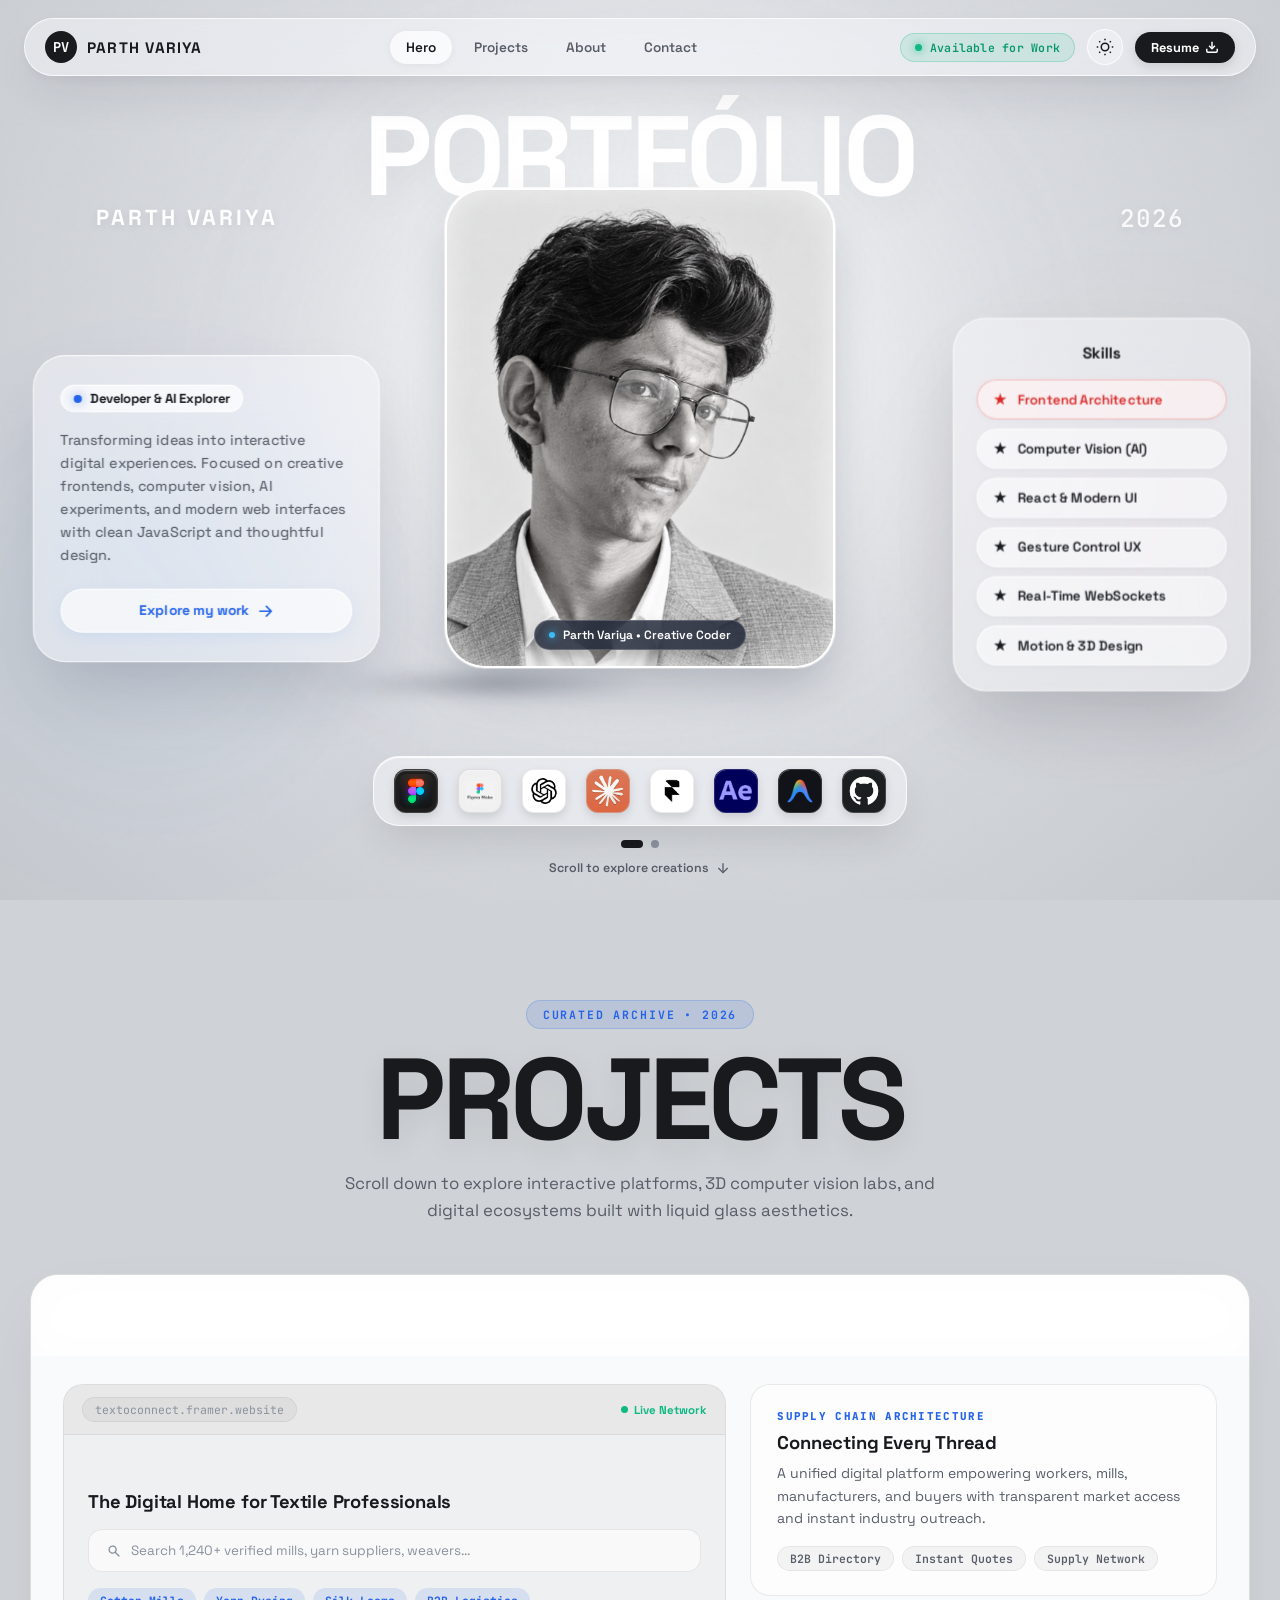
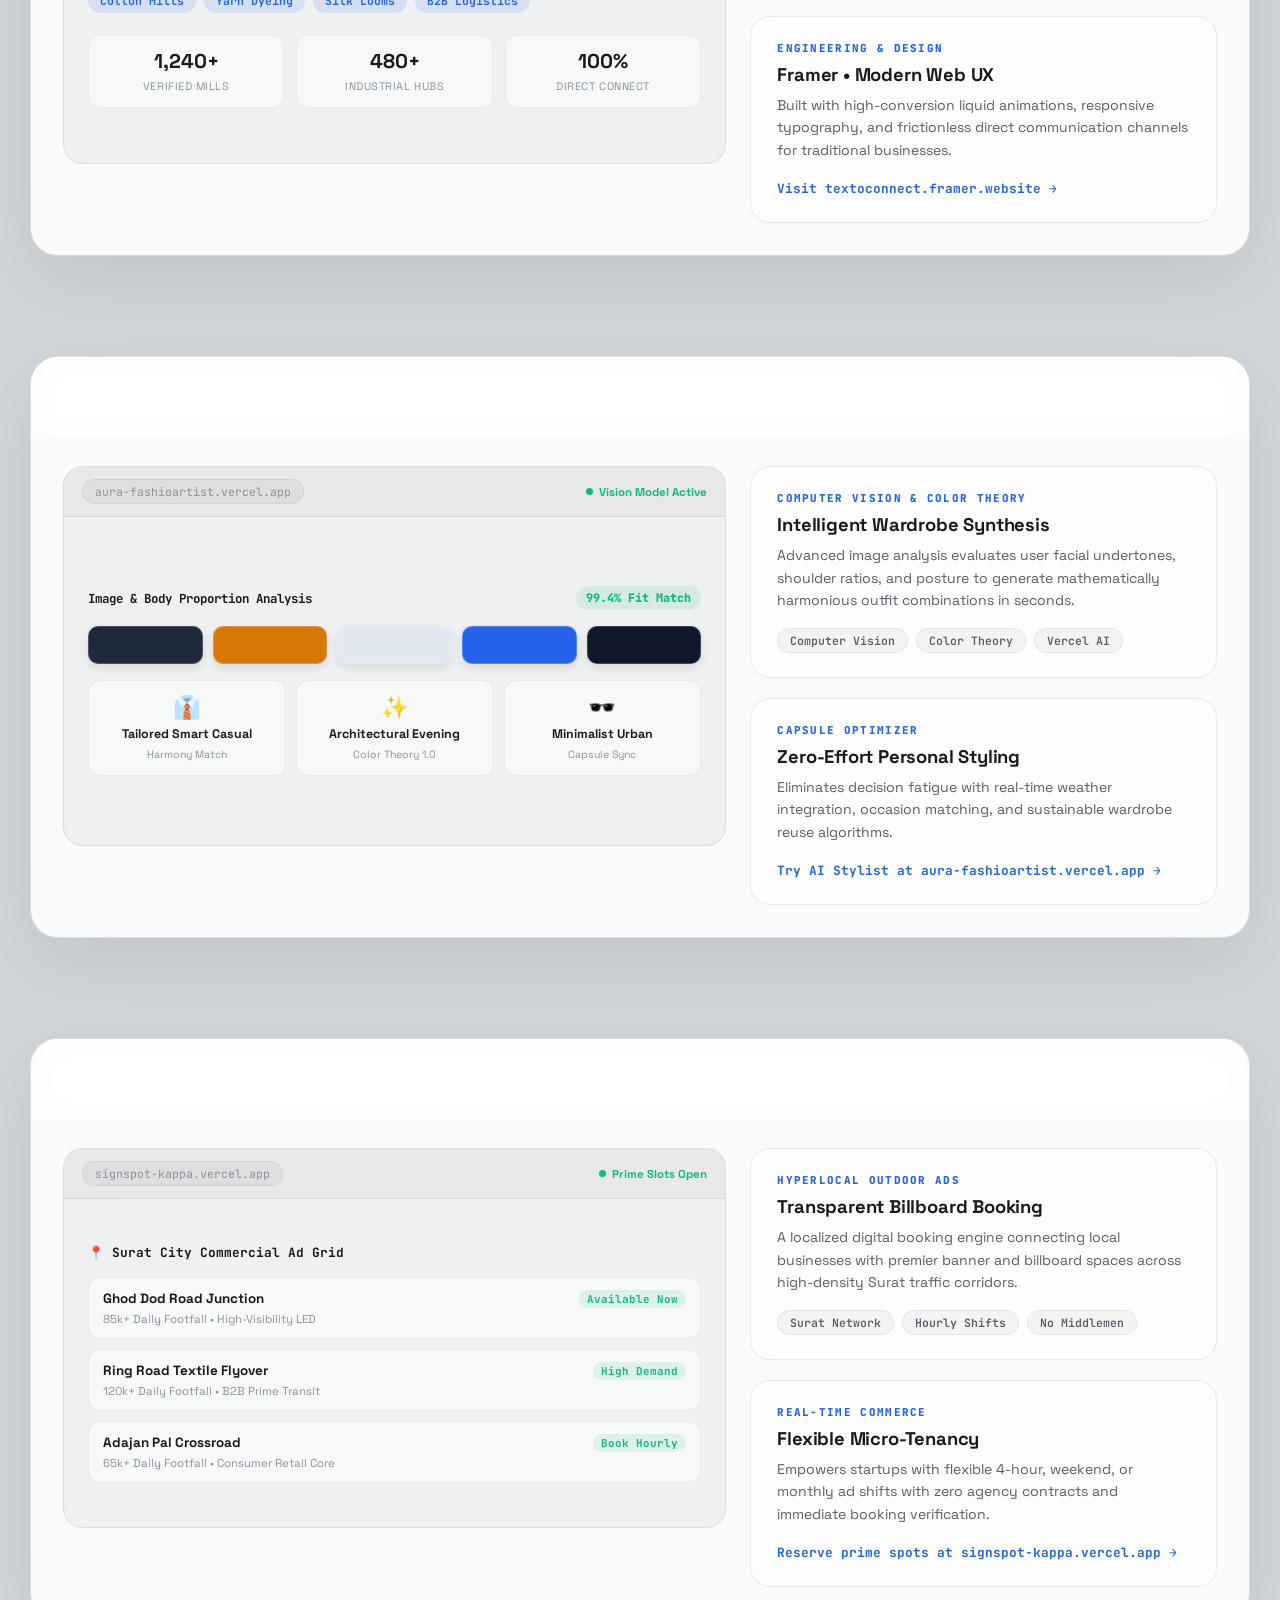
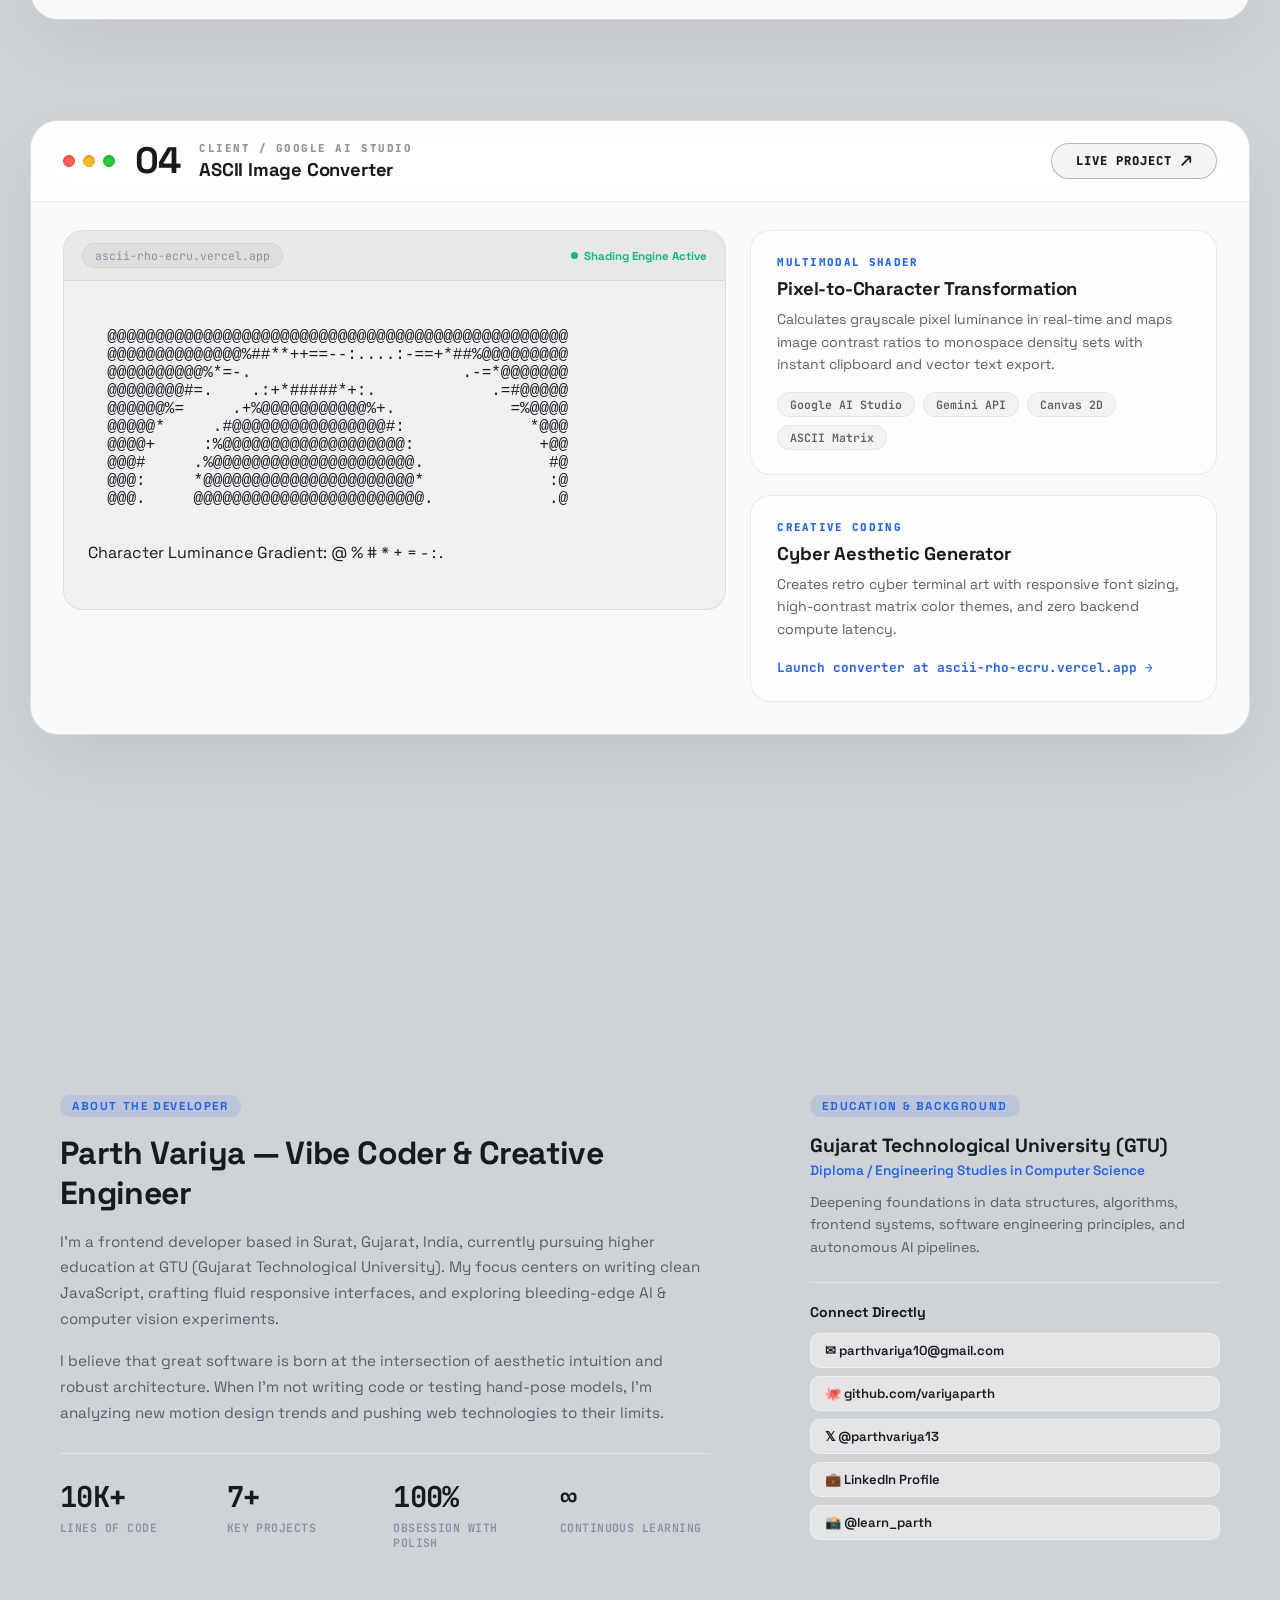
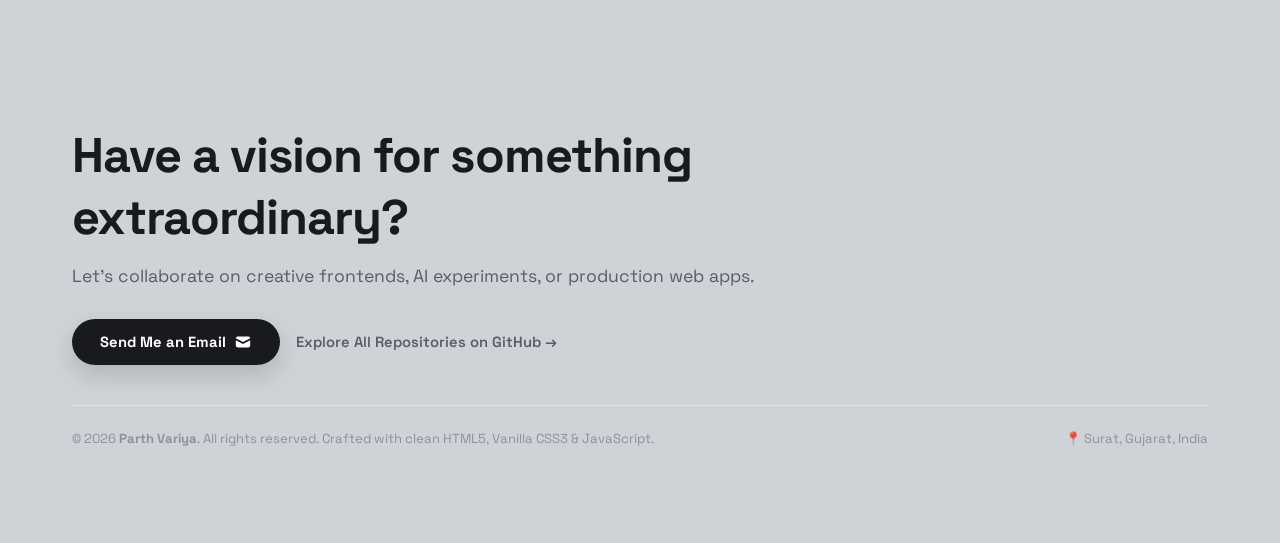
==== commit 97769807: "refactor(projects): remove 3D CV Gesture Lab project card and renumber remaining cards" ====
--- a/index.html
+++ b/index.html
@@ -569,7 +569,7 @@
         </article>
 
         <!-- ===================================================================
-             CARD 04: 3D Computer Vision & Gesture Lab (AirCanvas & GestureDrive)
+             CARD 04: ASCII Image Converter (Google AI Studio)
              =================================================================== -->
         <article class="stack-card liquid-card" data-card-index="4">
           <div class="card-mac-header">
@@ -580,97 +580,6 @@
                 <span class="m-dot green"></span>
               </div>
               <span class="card-big-num">04</span>
-              <div class="card-meta-text">
-                <span class="card-client-tag">CLIENT / 3D &amp; COMPUTER VISION</span>
-                <h3 class="card-title">AirCanvas &bull; GestureDrive AI &bull; vmouse</h3>
-              </div>
-            </div>
-            <div class="card-header-right">
-              <a href="https://github.com/variyaparth" target="_blank" rel="noopener noreferrer" class="mac-pill-btn">
-                <span>VIEW REPOS</span>
-                <svg viewBox="0 0 14 14" width="12" height="12" fill="none" stroke="currentColor" stroke-width="2">
-                  <path d="M2 12L12 2M12 2H5M12 2V9"/>
-                </svg>
-              </a>
-            </div>
-          </div>
-
-          <div class="card-mac-body">
-            <div class="showcase-main-col">
-              <div class="showcase-inner-glass">
-                <div class="window-inner-bar">
-                  <span class="browser-url-pill">gesture-lab.local:8080</span>
-                  <span class="live-status-chip"><span class="pulse-green"></span> 60 FPS Hand Tracking</span>
-                </div>
-                <div class="showcase-content-area gesture-showcase">
-                  <div class="gesture-tracking-mock">
-                    <div class="tracking-grid">
-                      <div class="hand-skeleton">
-                        <span class="node tip-index"></span>
-                        <span class="node tip-thumb"></span>
-                        <span class="node tip-middle"></span>
-                        <span class="node palm-center"></span>
-                        <svg class="skeleton-lines" viewBox="0 0 160 120">
-                          <polyline points="40,90 60,60 80,30" stroke="#3b82f6" stroke-width="2" fill="none"/>
-                          <polyline points="60,60 90,70" stroke="#3b82f6" stroke-width="2" fill="none"/>
-                          <polyline points="90,70 120,40" stroke="#06b6d4" stroke-width="2" fill="none"/>
-                        </svg>
-                      </div>
-                      <div class="tracking-hud">
-                        <div class="hud-item"><span class="hud-label">Confidence:</span> <span class="hud-val">99.7%</span></div>
-                        <div class="hud-item"><span class="hud-label">Gesture:</span> <span class="hud-val">AirPen Draw</span></div>
-                        <div class="hud-item"><span class="hud-label">Latency:</span> <span class="hud-val">12ms</span></div>
-                      </div>
-                    </div>
-                  </div>
-                  <div class="gesture-modes-deck">
-                    <span class="g-mode active">AirCanvas (Draw in Space)</span>
-                    <span class="g-mode">vmouse (Virtual Mouse)</span>
-                    <span class="g-mode">GestureDrive (AI Steering)</span>
-                  </div>
-                </div>
-              </div>
-            </div>
-
-            <div class="showcase-side-col">
-              <div class="side-panel-glass">
-                <div class="side-panel-badge">SPATIAL HUMAN-MACHINE INTERACTION</div>
-                <h4 class="side-panel-title">Hands-Free Spatial Computing</h4>
-                <p class="side-panel-desc">Real-time landmark tracking using OpenCV and Python transforms ordinary webcam feeds into sub-millimeter precision gesture controllers for drawing, browsing, and gaming.</p>
-                <div class="side-panel-tags">
-                  <span class="s-tag">OpenCV</span>
-                  <span class="s-tag">Python</span>
-                  <span class="s-tag">MediaPipe</span>
-                  <span class="s-tag">Automation</span>
-                </div>
-              </div>
-
-              <div class="side-panel-glass">
-                <div class="side-panel-badge">SYSTEM INTEGRATION</div>
-                <h4 class="side-panel-title">Zero Hardware Required</h4>
-                <p class="side-panel-desc">Pure mathematical vector detection eliminates expensive gloves or sensors, delivering fluid contact-less user control in browser and desktop apps.</p>
-                <div class="side-panel-cta">
-                  <a href="https://github.com/variyaparth" target="_blank" rel="noopener noreferrer" class="panel-link">
-                    <span>Explore Repos on GitHub &rarr;</span>
-                  </a>
-                </div>
-              </div>
-            </div>
-          </div>
-        </article>
-
-        <!-- ===================================================================
-             CARD 05: ASCII Image Converter (Google AI Studio)
-             =================================================================== -->
-        <article class="stack-card liquid-card" data-card-index="5">
-          <div class="card-mac-header">
-            <div class="card-header-left">
-              <div class="mac-traffic-lights">
-                <span class="m-dot red"></span>
-                <span class="m-dot yellow"></span>
-                <span class="m-dot green"></span>
-              </div>
-              <span class="card-big-num">05</span>
               <div class="card-meta-text">
                 <span class="card-client-tag">CLIENT / GOOGLE AI STUDIO</span>
                 <h3 class="card-title">ASCII Image Converter</h3>
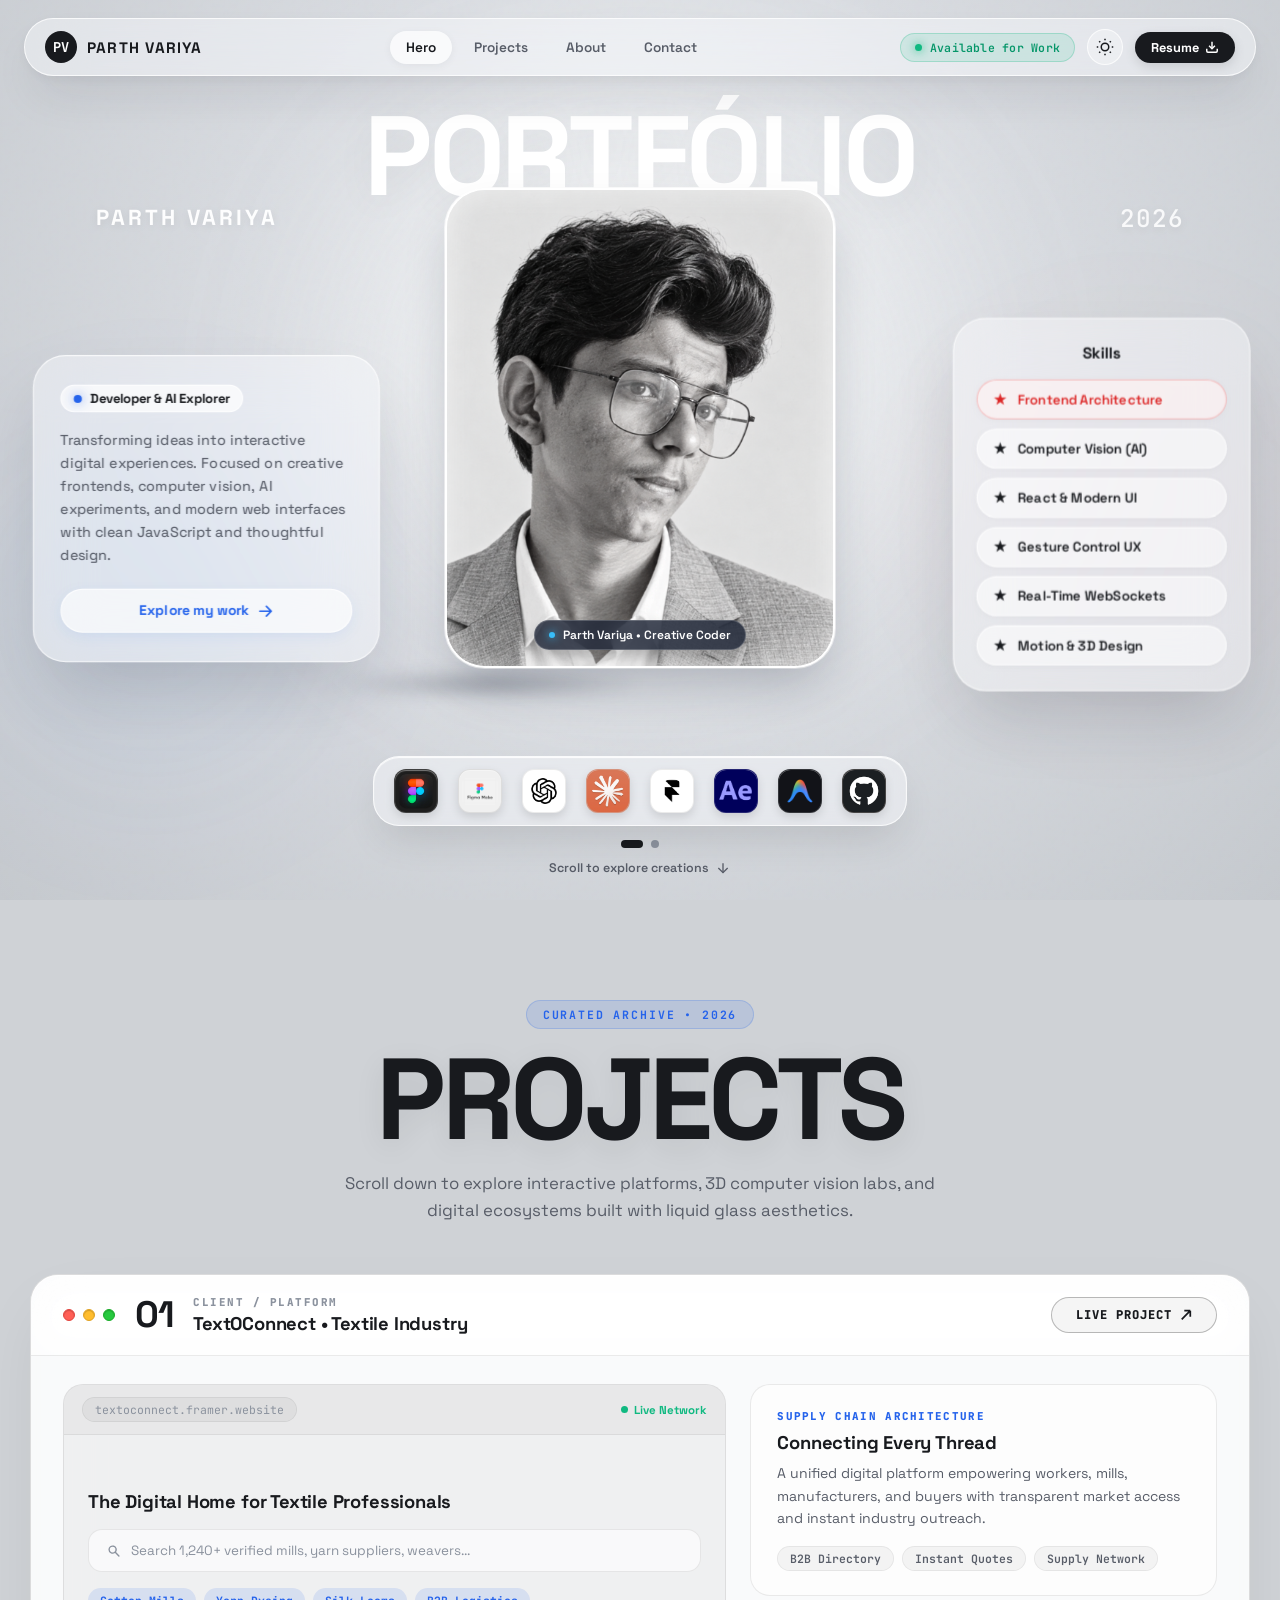
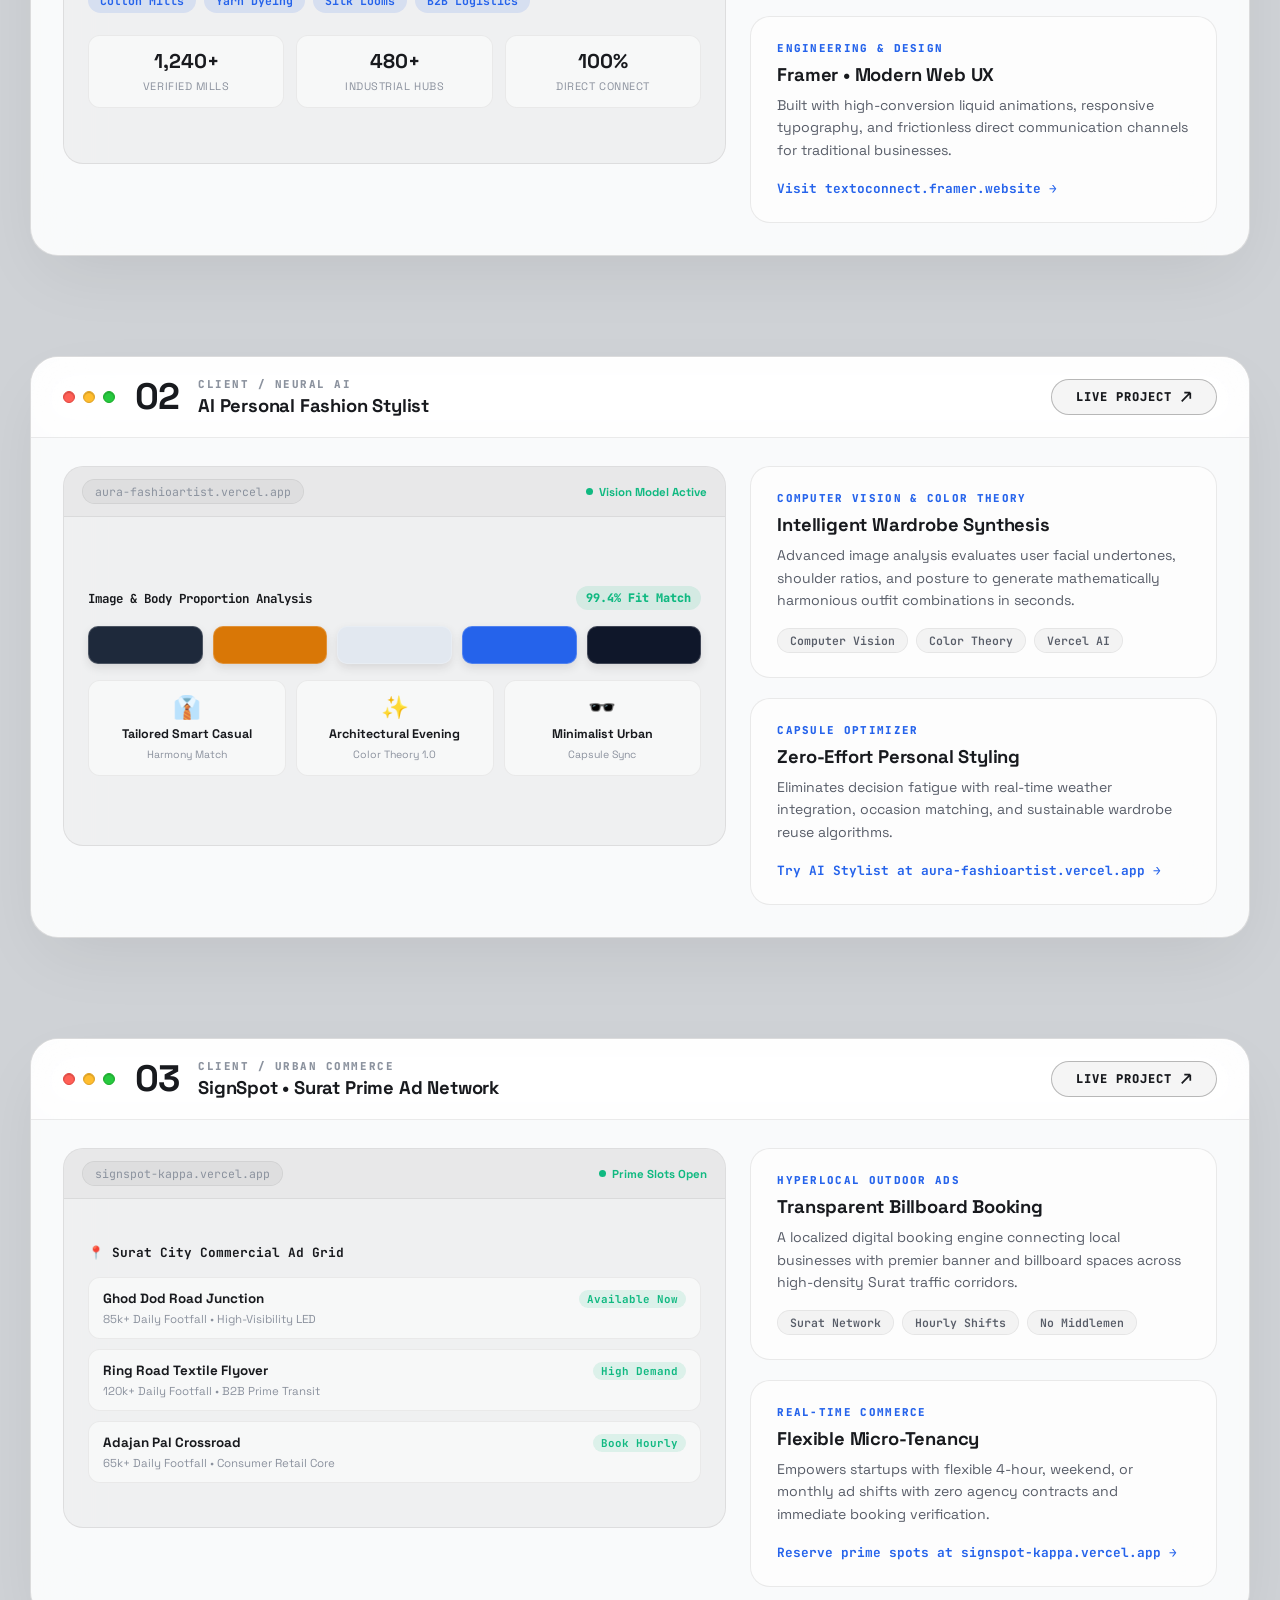
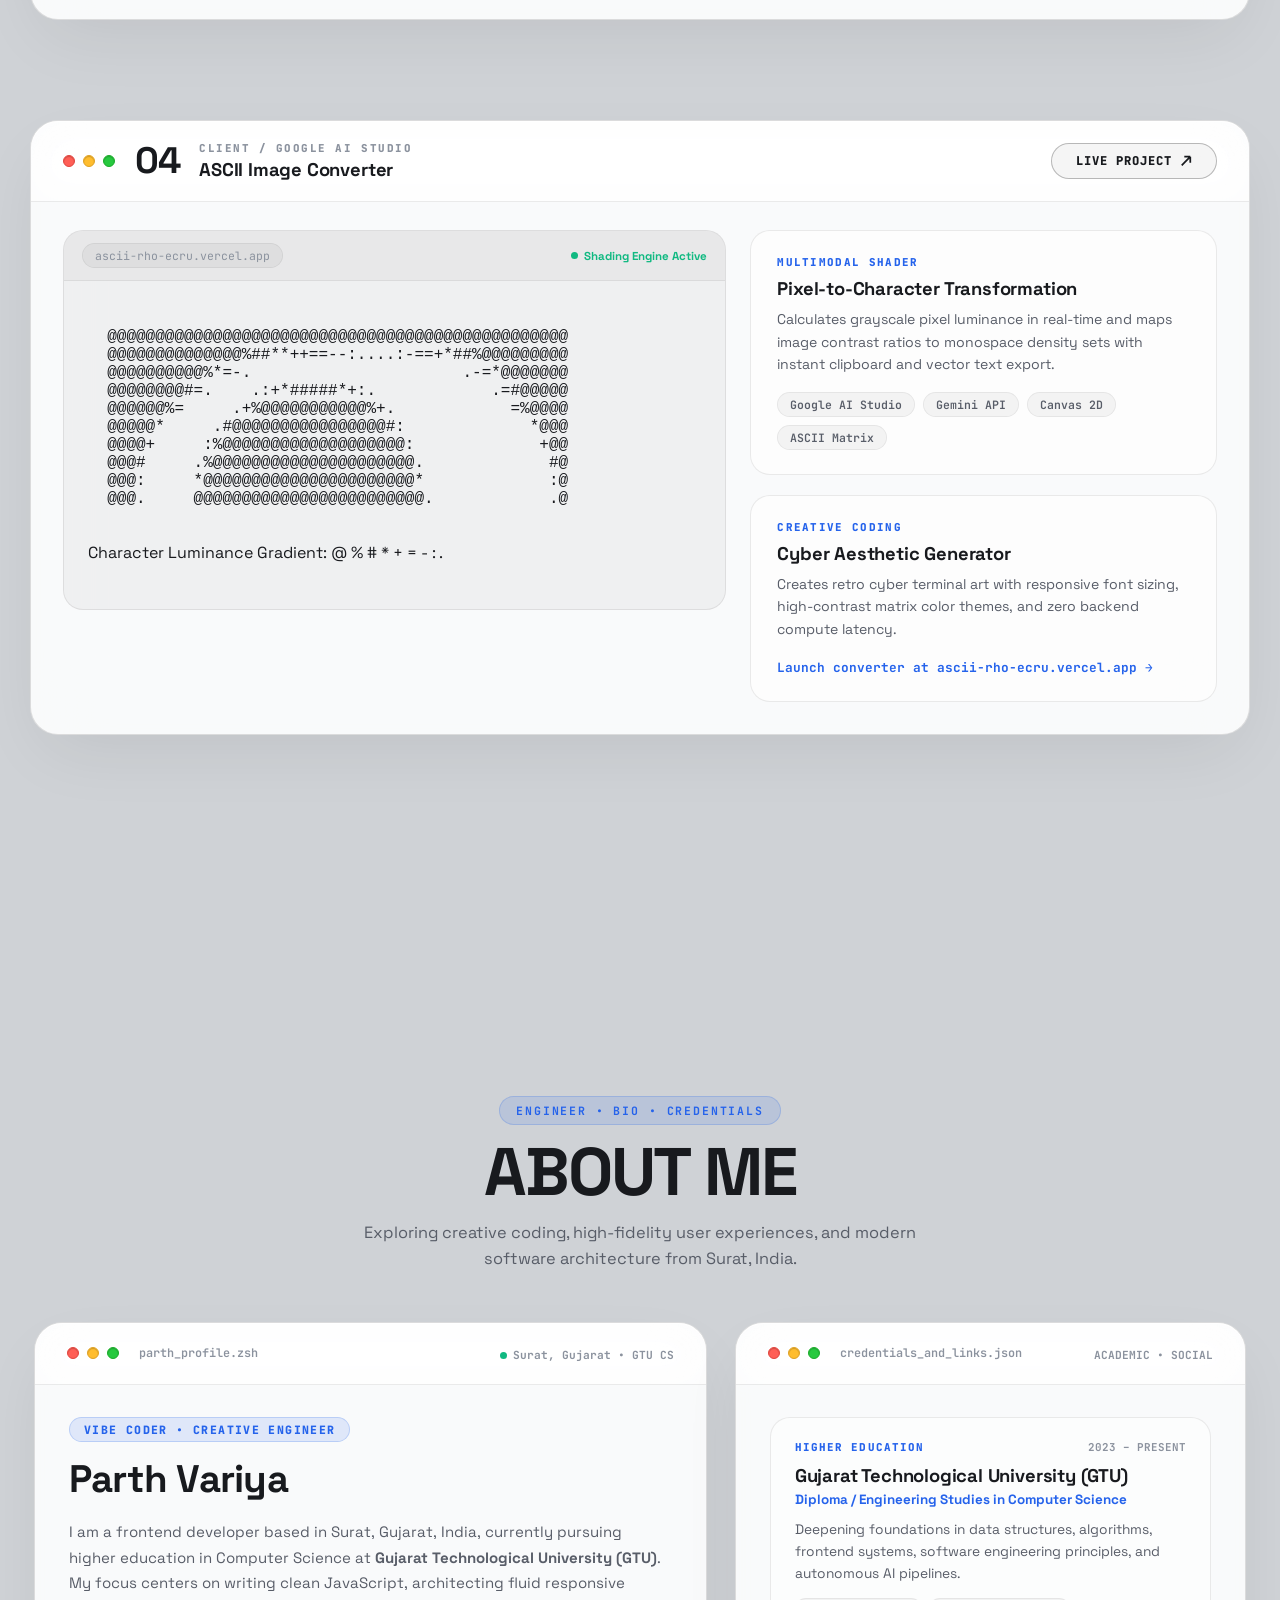
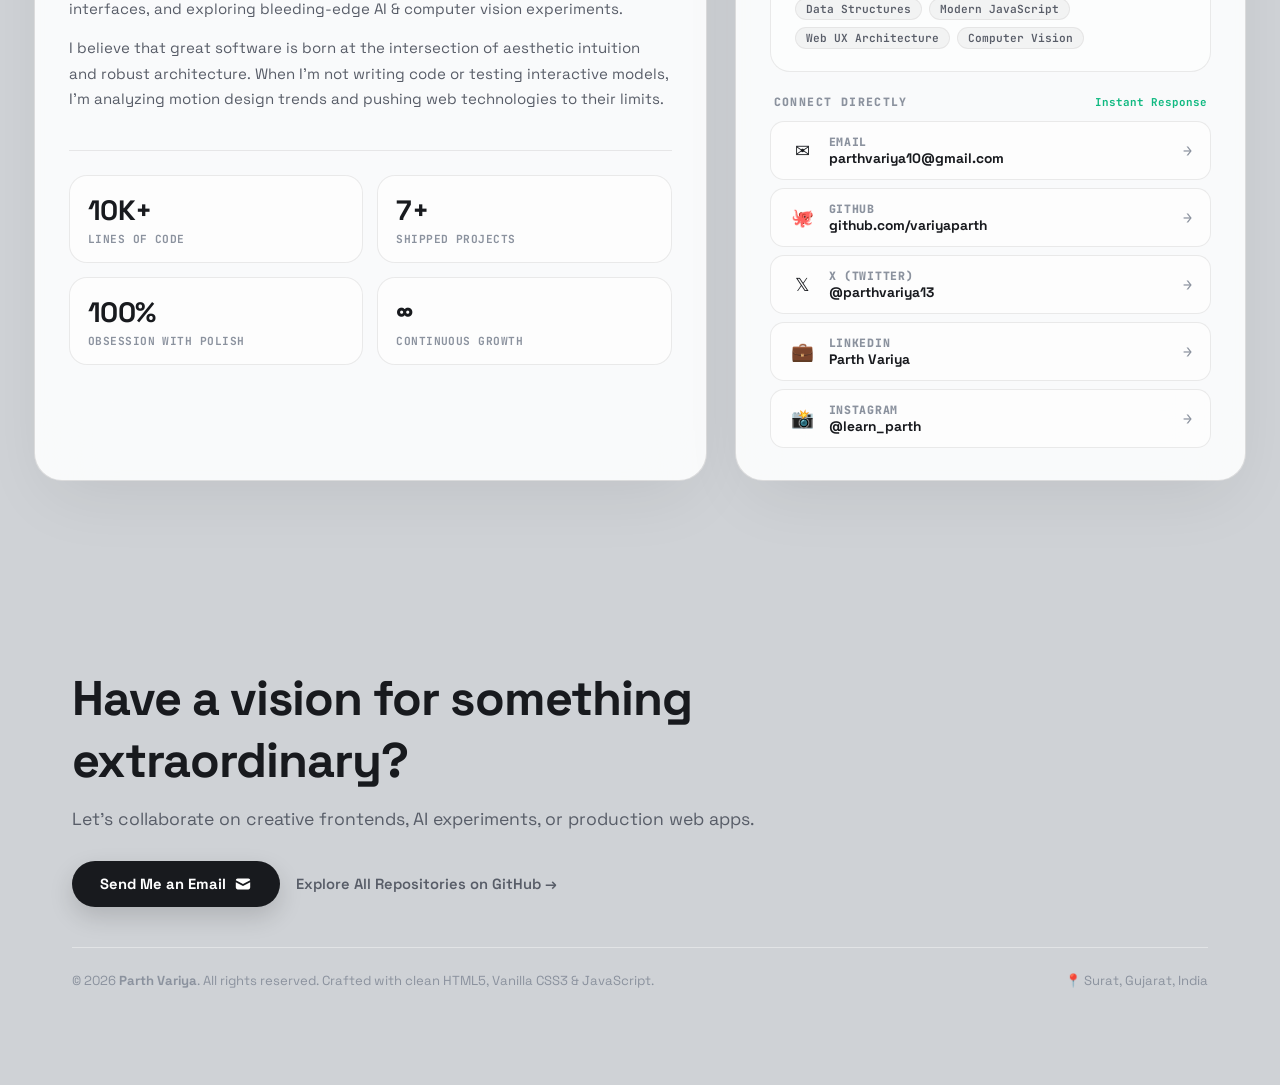
==== commit 934782f5: "feat(about): redesign About Me and Education section with liquid glass macOS cards and interactive o" ====
--- a/index.html
+++ b/index.html
@@ -657,71 +657,163 @@
 
     <!-- ===================================================================
          SECTION 3: ABOUT ME & STATS
+         Liquid Glass macOS Studio Windows: Bio, GTU Education & Social Matrix
          =================================================================== -->
     <section class="about-section" id="about">
+      <div class="about-section-header">
+        <span class="about-badge-pill">ENGINEER &bull; BIO &bull; CREDENTIALS</span>
+        <h2 class="about-giant-headline">ABOUT ME</h2>
+        <p class="about-subtitle">Exploring creative coding, high-fidelity user experiences, and modern software architecture from Surat, India.</p>
+      </div>
+
       <div class="about-grid">
 
-        <div class="about-card glass-panel">
-          <span class="section-pill">About The Developer</span>
-          <h2 class="about-title">Parth Variya — Vibe Coder &amp; Creative Engineer</h2>
-          <p class="about-body">
-            I'm a frontend developer based in Surat, Gujarat, India, currently pursuing higher education at GTU (Gujarat
-            Technological University). My focus centers on writing clean JavaScript, crafting fluid responsive
-            interfaces, and exploring bleeding-edge AI &amp; computer vision experiments.
-          </p>
-          <p class="about-body">
-            I believe that great software is born at the intersection of aesthetic intuition and robust architecture.
-            When I'm not writing code or testing hand-pose models, I'm analyzing new motion design trends and pushing
-            web technologies to their limits.
-          </p>
-
-          <div class="stats-row">
-            <div class="stat-box">
-              <span class="stat-number">10K+</span>
-              <span class="stat-label">Lines of Code</span>
-            </div>
-            <div class="stat-box">
-              <span class="stat-number">7+</span>
-              <span class="stat-label">Key Projects</span>
-            </div>
-            <div class="stat-box">
-              <span class="stat-number">100%</span>
-              <span class="stat-label">Obsession with Polish</span>
-            </div>
-            <div class="stat-box">
-              <span class="stat-number">&infin;</span>
-              <span class="stat-label">Continuous Learning</span>
+        <!-- Left macOS Window: Developer Bio & Interactive Stats -->
+        <div class="mac-about-card liquid-card">
+          <div class="card-mac-header">
+            <div class="card-header-left">
+              <div class="mac-traffic-lights">
+                <span class="m-dot red"></span>
+                <span class="m-dot yellow"></span>
+                <span class="m-dot green"></span>
+              </div>
+              <span class="about-window-tag">parth_profile.zsh</span>
+            </div>
+            <div class="card-header-right">
+              <span class="about-location-chip"><span class="pulse-green"></span> Surat, Gujarat &bull; GTU CS</span>
+            </div>
+          </div>
+
+          <div class="about-card-content">
+            <div class="about-role-pill">VIBE CODER &bull; CREATIVE ENGINEER</div>
+            <h3 class="about-name-title">Parth Variya</h3>
+            <p class="about-lead-text">
+              I am a frontend developer based in Surat, Gujarat, India, currently pursuing higher education in Computer Science at <strong>Gujarat Technological University (GTU)</strong>. My focus centers on writing clean JavaScript, architecting fluid responsive interfaces, and exploring bleeding-edge AI &amp; computer vision experiments.
+            </p>
+            <p class="about-lead-text">
+              I believe that great software is born at the intersection of aesthetic intuition and robust architecture. When I'm not writing code or testing interactive models, I'm analyzing motion design trends and pushing web technologies to their limits.
+            </p>
+
+            <div class="stats-glass-grid">
+              <div class="stat-glass-tile">
+                <span class="stat-glass-num">10K+</span>
+                <span class="stat-glass-lbl">Lines of Code</span>
+              </div>
+              <div class="stat-glass-tile">
+                <span class="stat-glass-num">7+</span>
+                <span class="stat-glass-lbl">Shipped Projects</span>
+              </div>
+              <div class="stat-glass-tile">
+                <span class="stat-glass-num">100%</span>
+                <span class="stat-glass-lbl">Obsession with Polish</span>
+              </div>
+              <div class="stat-glass-tile">
+                <span class="stat-glass-num">&infin;</span>
+                <span class="stat-glass-lbl">Continuous Growth</span>
+              </div>
             </div>
           </div>
         </div>
 
-        <div class="education-card glass-panel">
-          <span class="section-pill">Education &amp; Background</span>
-          <h3 class="edu-heading">Gujarat Technological University (GTU)</h3>
-          <p class="edu-sub">Diploma / Engineering Studies in Computer Science</p>
-          <p class="edu-desc">Deepening foundations in data structures, algorithms, frontend systems, software
-            engineering principles, and autonomous AI pipelines.</p>
-
-          <div class="connect-box">
-            <h4 class="connect-title">Connect Directly</h4>
-            <div class="social-tags-list">
-              <a href="mailto:parthvariya10@gmail.com" class="social-tag">
-                <span>✉ parthvariya10@gmail.com</span>
-              </a>
-              <a href="https://github.com/variyaparth" target="_blank" rel="noopener noreferrer" class="social-tag">
-                <span>🐙 github.com/variyaparth</span>
-              </a>
-              <a href="https://x.com/parthvariya13" target="_blank" rel="noopener noreferrer" class="social-tag">
-                <span>𝕏 @parthvariya13</span>
-              </a>
-              <a href="https://www.linkedin.com/in/parth-variya-93bbb5267/" target="_blank" rel="noopener noreferrer"
-                class="social-tag">
-                <span>💼 LinkedIn Profile</span>
-              </a>
-              <a href="https://www.instagram.com/learn_parth/" target="_blank" rel="noopener noreferrer"
-                class="social-tag">
-                <span>📸 @learn_parth</span>
-              </a>
+        <!-- Right macOS Window: GTU Education & Direct Outreach -->
+        <div class="mac-edu-card liquid-card">
+          <div class="card-mac-header">
+            <div class="card-header-left">
+              <div class="mac-traffic-lights">
+                <span class="m-dot red"></span>
+                <span class="m-dot yellow"></span>
+                <span class="m-dot green"></span>
+              </div>
+              <span class="about-window-tag">credentials_and_links.json</span>
+            </div>
+            <div class="card-header-right">
+              <span class="about-badge-small">ACADEMIC &bull; SOCIAL</span>
+            </div>
+          </div>
+
+          <div class="edu-card-content">
+            <!-- Education Sub-Panel -->
+            <div class="edu-inner-glass-box">
+              <div class="edu-top-row">
+                <span class="edu-badge-tag">HIGHER EDUCATION</span>
+                <span class="edu-year-tag">2023 &ndash; PRESENT</span>
+              </div>
+              <h4 class="edu-uni-title">Gujarat Technological University (GTU)</h4>
+              <p class="edu-degree-sub">Diploma / Engineering Studies in Computer Science</p>
+              <p class="edu-details-text">
+                Deepening foundations in data structures, algorithms, frontend systems, software engineering principles, and autonomous AI pipelines.
+              </p>
+              <div class="edu-topics-row">
+                <span class="topic-chip">Data Structures</span>
+                <span class="topic-chip">Modern JavaScript</span>
+                <span class="topic-chip">Web UX Architecture</span>
+                <span class="topic-chip">Computer Vision</span>
+              </div>
+            </div>
+
+            <!-- Connect Directly Interactive Channels -->
+            <div class="outreach-glass-box">
+              <div class="outreach-header-row">
+                <h4 class="outreach-heading">CONNECT DIRECTLY</h4>
+                <span class="outreach-status">Instant Response</span>
+              </div>
+
+              <div class="outreach-links-grid">
+                <a href="mailto:parthvariya10@gmail.com" class="outreach-channel-link">
+                  <div class="channel-left">
+                    <span class="channel-icon">✉</span>
+                    <div class="channel-info">
+                      <span class="channel-name">Email</span>
+                      <span class="channel-handle">parthvariya10@gmail.com</span>
+                    </div>
+                  </div>
+                  <span class="channel-arrow">&rarr;</span>
+                </a>
+
+                <a href="https://github.com/variyaparth" target="_blank" rel="noopener noreferrer" class="outreach-channel-link">
+                  <div class="channel-left">
+                    <span class="channel-icon">🐙</span>
+                    <div class="channel-info">
+                      <span class="channel-name">GitHub</span>
+                      <span class="channel-handle">github.com/variyaparth</span>
+                    </div>
+                  </div>
+                  <span class="channel-arrow">&rarr;</span>
+                </a>
+
+                <a href="https://x.com/parthvariya13" target="_blank" rel="noopener noreferrer" class="outreach-channel-link">
+                  <div class="channel-left">
+                    <span class="channel-icon">𝕏</span>
+                    <div class="channel-info">
+                      <span class="channel-name">X (Twitter)</span>
+                      <span class="channel-handle">@parthvariya13</span>
+                    </div>
+                  </div>
+                  <span class="channel-arrow">&rarr;</span>
+                </a>
+
+                <a href="https://www.linkedin.com/in/parth-variya-93bbb5267/" target="_blank" rel="noopener noreferrer" class="outreach-channel-link">
+                  <div class="channel-left">
+                    <span class="channel-icon">💼</span>
+                    <div class="channel-info">
+                      <span class="channel-name">LinkedIn</span>
+                      <span class="channel-handle">Parth Variya</span>
+                    </div>
+                  </div>
+                  <span class="channel-arrow">&rarr;</span>
+                </a>
+
+                <a href="https://www.instagram.com/learn_parth/" target="_blank" rel="noopener noreferrer" class="outreach-channel-link">
+                  <div class="channel-left">
+                    <span class="channel-icon">📸</span>
+                    <div class="channel-info">
+                      <span class="channel-name">Instagram</span>
+                      <span class="channel-handle">@learn_parth</span>
+                    </div>
+                  </div>
+                  <span class="channel-arrow">&rarr;</span>
+                </a>
+              </div>
             </div>
           </div>
         </div>
--- a/styles.css
+++ b/styles.css
@@ -1724,152 +1724,428 @@
 
 /* ==========================================================================
    SECTION 3: ABOUT ME & STATS
+   Liquid Glass macOS Studio Cards for Developer Bio, GTU Education & Social Matrix
    ========================================================================== */
 .about-section {
   width: 100%;
-  max-width: 1440px;
+  max-width: 1260px;
   margin: 0 auto;
-  padding: 40px 24px 60px;
-}
-
-.about-grid {
-  display: grid;
-  grid-template-columns: 1.2fr 0.8fr;
-  gap: 28px;
-}
-
-.about-card,
-.education-card {
-  padding: 38px 36px;
-}
-
-.section-pill {
+  padding: 80px 24px 110px;
+}
+
+.about-section-header {
+  text-align: center;
+  max-width: 800px;
+  margin: 0 auto 50px;
+}
+
+.about-badge-pill {
   display: inline-block;
+  font-family: var(--font-mono);
   font-size: 0.72rem;
-  font-weight: 800;
-  letter-spacing: 0.14em;
+  font-weight: 700;
+  letter-spacing: 0.16em;
   text-transform: uppercase;
   color: var(--accent-blue);
   background: var(--accent-blue-soft);
-  padding: 4px 12px;
+  border: 1px solid rgba(37, 99, 235, 0.2);
+  padding: 6px 16px;
   border-radius: 999px;
-  margin-bottom: 16px;
-}
-
-.about-title {
+  margin-bottom: 14px;
+}
+
+.about-giant-headline {
   font-family: var(--font-display);
-  font-size: clamp(1.6rem, 2.5vw, 2.2rem);
+  font-size: clamp(2.4rem, 6vw, 4.2rem);
+  font-weight: 950;
+  letter-spacing: -0.03em;
+  text-transform: uppercase;
+  line-height: 1;
+  color: var(--text-primary);
+  margin: 0 0 14px 0;
+}
+
+body.studio-dark .about-giant-headline {
+  color: #ffffff;
+}
+
+.about-subtitle {
+  font-size: 1.02rem;
+  color: var(--text-secondary);
+  line-height: 1.6;
+  max-width: 620px;
+  margin: 0 auto;
+}
+
+.about-grid {
+  display: grid;
+  grid-template-columns: 1.25fr 0.95fr;
+  gap: 28px;
+  align-items: stretch;
+}
+
+/* macOS Window Glass Cards for About Section */
+.mac-about-card,
+.mac-edu-card {
+  display: flex;
+  flex-direction: column;
+  border-radius: 28px;
+  overflow: hidden;
+  transition: transform 0.3s cubic-bezier(0.16, 1, 0.3, 1), box-shadow 0.3s ease;
+}
+
+.mac-about-card:hover,
+.mac-edu-card:hover {
+  transform: translateY(-4px);
+}
+
+.about-window-tag {
+  font-family: var(--font-mono);
+  font-size: 0.74rem;
+  color: var(--text-muted);
+  font-weight: 600;
+}
+
+.about-location-chip,
+.about-badge-small {
+  font-family: var(--font-mono);
+  font-size: 0.7rem;
+  font-weight: 700;
+  color: var(--text-muted);
+  display: inline-flex;
+  align-items: center;
+  gap: 6px;
+}
+
+.about-card-content,
+.edu-card-content {
+  padding: 32px 34px;
+  display: flex;
+  flex-direction: column;
+  flex: 1;
+}
+
+.about-role-pill {
+  display: inline-block;
+  align-self: flex-start;
+  font-family: var(--font-mono);
+  font-size: 0.72rem;
   font-weight: 800;
+  letter-spacing: 0.12em;
+  color: var(--accent-blue);
+  background: var(--accent-blue-soft);
+  padding: 4px 14px;
+  border-radius: 999px;
+  border: 1px solid rgba(37, 99, 235, 0.2);
+  margin-bottom: 12px;
+}
+
+.about-name-title {
+  font-family: var(--font-display);
+  font-size: clamp(1.8rem, 3.2vw, 2.4rem);
+  font-weight: 900;
   letter-spacing: -0.02em;
   color: var(--text-primary);
-  margin-bottom: 16px;
-}
-
-.about-body {
-  font-size: 0.95rem;
+  margin: 0 0 16px 0;
+}
+
+body.studio-dark .about-name-title {
+  color: #ffffff;
+}
+
+.about-lead-text {
+  font-size: 0.94rem;
   line-height: 1.7;
   color: var(--text-secondary);
-  margin-bottom: 16px;
-}
-
-.stats-row {
+  margin: 0 0 14px 0;
+}
+
+/* Glass Stat Tiles */
+.stats-glass-grid {
   display: grid;
-  grid-template-columns: repeat(4, 1fr);
-  gap: 16px;
-  margin-top: 28px;
+  grid-template-columns: repeat(2, 1fr);
+  gap: 14px;
+  margin-top: 24px;
   padding-top: 24px;
-  border-top: 1px solid var(--glass-border-subtle);
-}
-
-.stat-box {
+  border-top: 1px solid rgba(0, 0, 0, 0.08);
+}
+
+body.studio-dark .stats-glass-grid {
+  border-top-color: rgba(255, 255, 255, 0.1);
+}
+
+.stat-glass-tile {
+  background: rgba(255, 255, 255, 0.55);
+  border: 1px solid rgba(0, 0, 0, 0.08);
+  border-radius: 18px;
+  padding: 16px 18px;
   display: flex;
   flex-direction: column;
   gap: 4px;
-}
-
-.stat-number {
-  font-family: var(--font-mono);
-  font-size: 1.8rem;
+  transition: all 0.25s ease;
+}
+
+body.studio-dark .stat-glass-tile {
+  background: rgba(255, 255, 255, 0.04);
+  border-color: rgba(255, 255, 255, 0.08);
+}
+
+.stat-glass-tile:hover {
+  transform: translateY(-2px);
+  border-color: rgba(37, 99, 235, 0.3);
+  box-shadow: 0 8px 20px rgba(0, 0, 0, 0.06);
+}
+
+body.studio-dark .stat-glass-tile:hover {
+  background: rgba(255, 255, 255, 0.07);
+  border-color: rgba(255, 255, 255, 0.18);
+  box-shadow: 0 10px 25px rgba(0, 0, 0, 0.3);
+}
+
+.stat-glass-num {
+  font-family: var(--font-display);
+  font-size: 1.75rem;
+  font-weight: 900;
+  letter-spacing: -0.02em;
+  color: var(--text-primary);
+}
+
+body.studio-dark .stat-glass-num {
+  color: #ffffff;
+}
+
+.stat-glass-lbl {
+  font-family: var(--font-mono);
+  font-size: 0.7rem;
   font-weight: 700;
-  color: var(--text-primary);
-  letter-spacing: -0.02em;
-}
-
-.stat-label {
-  font-family: var(--font-mono);
-  font-size: 0.72rem;
-  font-weight: 600;
+  text-transform: uppercase;
   color: var(--text-muted);
   letter-spacing: 0.04em;
-  text-transform: uppercase;
-}
-
-.edu-heading {
-  font-family: var(--font-sans);
-  font-size: 1.2rem;
+}
+
+/* Right Card: Education Sub-Box */
+.edu-inner-glass-box {
+  background: rgba(255, 255, 255, 0.5);
+  border: 1px solid rgba(0, 0, 0, 0.08);
+  border-radius: 20px;
+  padding: 22px 24px;
+  margin-bottom: 22px;
+}
+
+body.studio-dark .edu-inner-glass-box {
+  background: rgba(255, 255, 255, 0.035);
+  border-color: rgba(255, 255, 255, 0.08);
+}
+
+.edu-top-row {
+  display: flex;
+  justify-content: space-between;
+  align-items: center;
+  margin-bottom: 10px;
+}
+
+.edu-badge-tag {
+  font-family: var(--font-mono);
+  font-size: 0.68rem;
+  font-weight: 800;
+  color: var(--accent-blue);
+  letter-spacing: 0.1em;
+}
+
+.edu-year-tag {
+  font-family: var(--font-mono);
+  font-size: 0.68rem;
   font-weight: 700;
-  color: var(--text-primary);
-  margin-bottom: 4px;
-}
-
-.edu-sub {
-  font-size: 0.85rem;
-  font-weight: 600;
+  color: var(--text-muted);
+}
+
+.edu-uni-title {
+  font-size: 1.15rem;
+  font-weight: 800;
+  letter-spacing: -0.01em;
+  color: var(--text-primary);
+  margin: 0 0 4px 0;
+}
+
+body.studio-dark .edu-uni-title {
+  color: #ffffff;
+}
+
+.edu-degree-sub {
+  font-size: 0.84rem;
+  font-weight: 700;
   color: var(--accent-blue);
-  margin-bottom: 12px;
-}
-
-.edu-desc {
-  font-size: 0.88rem;
+  margin: 0 0 10px 0;
+}
+
+.edu-details-text {
+  font-size: 0.86rem;
   line-height: 1.6;
   color: var(--text-secondary);
-  margin-bottom: 24px;
-}
-
-.connect-box {
-  padding-top: 20px;
-  border-top: 1px solid var(--glass-border-subtle);
-}
-
-.connect-title {
-  font-size: 0.88rem;
+  margin: 0 0 14px 0;
+}
+
+.edu-topics-row {
+  display: flex;
+  flex-wrap: wrap;
+  gap: 7px;
+}
+
+.topic-chip {
+  padding: 3px 10px;
+  border-radius: 999px;
+  background: rgba(0, 0, 0, 0.04);
+  border: 1px solid rgba(0, 0, 0, 0.06);
+  font-family: var(--font-mono);
+  font-size: 0.7rem;
+  font-weight: 600;
+  color: var(--text-secondary);
+}
+
+body.studio-dark .topic-chip {
+  background: rgba(255, 255, 255, 0.05);
+  border-color: rgba(255, 255, 255, 0.08);
+}
+
+/* Outreach Social Channels */
+.outreach-glass-box {
+  display: flex;
+  flex-direction: column;
+  gap: 12px;
+}
+
+.outreach-header-row {
+  display: flex;
+  justify-content: space-between;
+  align-items: center;
+  padding: 0 4px;
+}
+
+.outreach-heading {
+  font-family: var(--font-mono);
+  font-size: 0.72rem;
+  font-weight: 800;
+  letter-spacing: 0.12em;
+  color: var(--text-muted);
+  text-transform: uppercase;
+  margin: 0;
+}
+
+.outreach-status {
+  font-family: var(--font-mono);
+  font-size: 0.68rem;
   font-weight: 700;
-  color: var(--text-primary);
-  margin-bottom: 12px;
-}
-
-.social-tags-list {
+  color: #10b981;
+}
+
+.outreach-links-grid {
   display: flex;
   flex-direction: column;
   gap: 8px;
 }
 
-.social-tag {
-  display: flex;
-  align-items: center;
-  padding: 8px 14px;
-  border-radius: 10px;
-  background: rgba(255, 255, 255, 0.4);
-  border: 1px solid var(--glass-border-subtle);
-  color: var(--text-primary);
+.outreach-channel-link {
+  display: flex;
+  align-items: center;
+  justify-content: space-between;
+  padding: 12px 18px;
+  border-radius: 14px;
+  background: rgba(255, 255, 255, 0.55);
+  border: 1px solid rgba(0, 0, 0, 0.08);
   text-decoration: none;
-  font-size: 0.82rem;
-  font-weight: 600;
-  transition: all 0.2s ease;
-}
-
-body.studio-dark .social-tag {
-  background: rgba(255, 255, 255, 0.05);
-}
-
-.social-tag:hover {
-  background: rgba(255, 255, 255, 0.75);
+  transition: all 0.22s cubic-bezier(0.16, 1, 0.3, 1);
+  color: var(--text-primary);
+}
+
+body.studio-dark .outreach-channel-link {
+  background: rgba(255, 255, 255, 0.04);
+  border-color: rgba(255, 255, 255, 0.08);
+}
+
+.outreach-channel-link:hover {
   transform: translateX(4px);
+  background: rgba(255, 255, 255, 0.95);
+  border-color: var(--accent-blue);
+  box-shadow: 0 6px 18px rgba(37, 99, 235, 0.1);
+}
+
+body.studio-dark .outreach-channel-link:hover {
+  background: rgba(255, 255, 255, 0.09);
+  border-color: rgba(96, 165, 250, 0.4);
+  box-shadow: 0 6px 20px rgba(0, 0, 0, 0.3);
+}
+
+.channel-left {
+  display: flex;
+  align-items: center;
+  gap: 12px;
+}
+
+.channel-icon {
+  font-size: 1.15rem;
+  display: flex;
+  align-items: center;
+  justify-content: center;
+  width: 28px;
+}
+
+.channel-info {
+  display: flex;
+  flex-direction: column;
+}
+
+.channel-name {
+  font-size: 0.72rem;
+  font-weight: 800;
+  font-family: var(--font-mono);
+  color: var(--text-muted);
+  text-transform: uppercase;
+  letter-spacing: 0.06em;
+}
+
+.channel-handle {
+  font-size: 0.86rem;
+  font-weight: 700;
+  color: var(--text-primary);
+}
+
+body.studio-dark .channel-handle {
+  color: #ffffff;
+}
+
+.channel-arrow {
+  font-family: var(--font-mono);
+  font-size: 0.95rem;
+  color: var(--text-muted);
+  transition: transform 0.2s ease, color 0.2s ease;
+}
+
+.outreach-channel-link:hover .channel-arrow {
+  transform: translateX(3px);
   color: var(--accent-blue);
 }
 
-body.studio-dark .social-tag:hover {
-  background: rgba(255, 255, 255, 0.12);
+/* Responsive adjustments for About Section */
+@media (max-width: 992px) {
+  .about-grid {
+    grid-template-columns: 1fr;
+    gap: 24px;
+  }
+}
+
+@media (max-width: 640px) {
+  .about-section {
+    padding: 60px 16px 80px;
+  }
+
+  .about-card-content,
+  .edu-card-content {
+    padding: 24px 20px;
+  }
+
+  .stats-glass-grid {
+    grid-template-columns: 1fr 1fr;
+  }
 }
 
 /* ==========================================================================
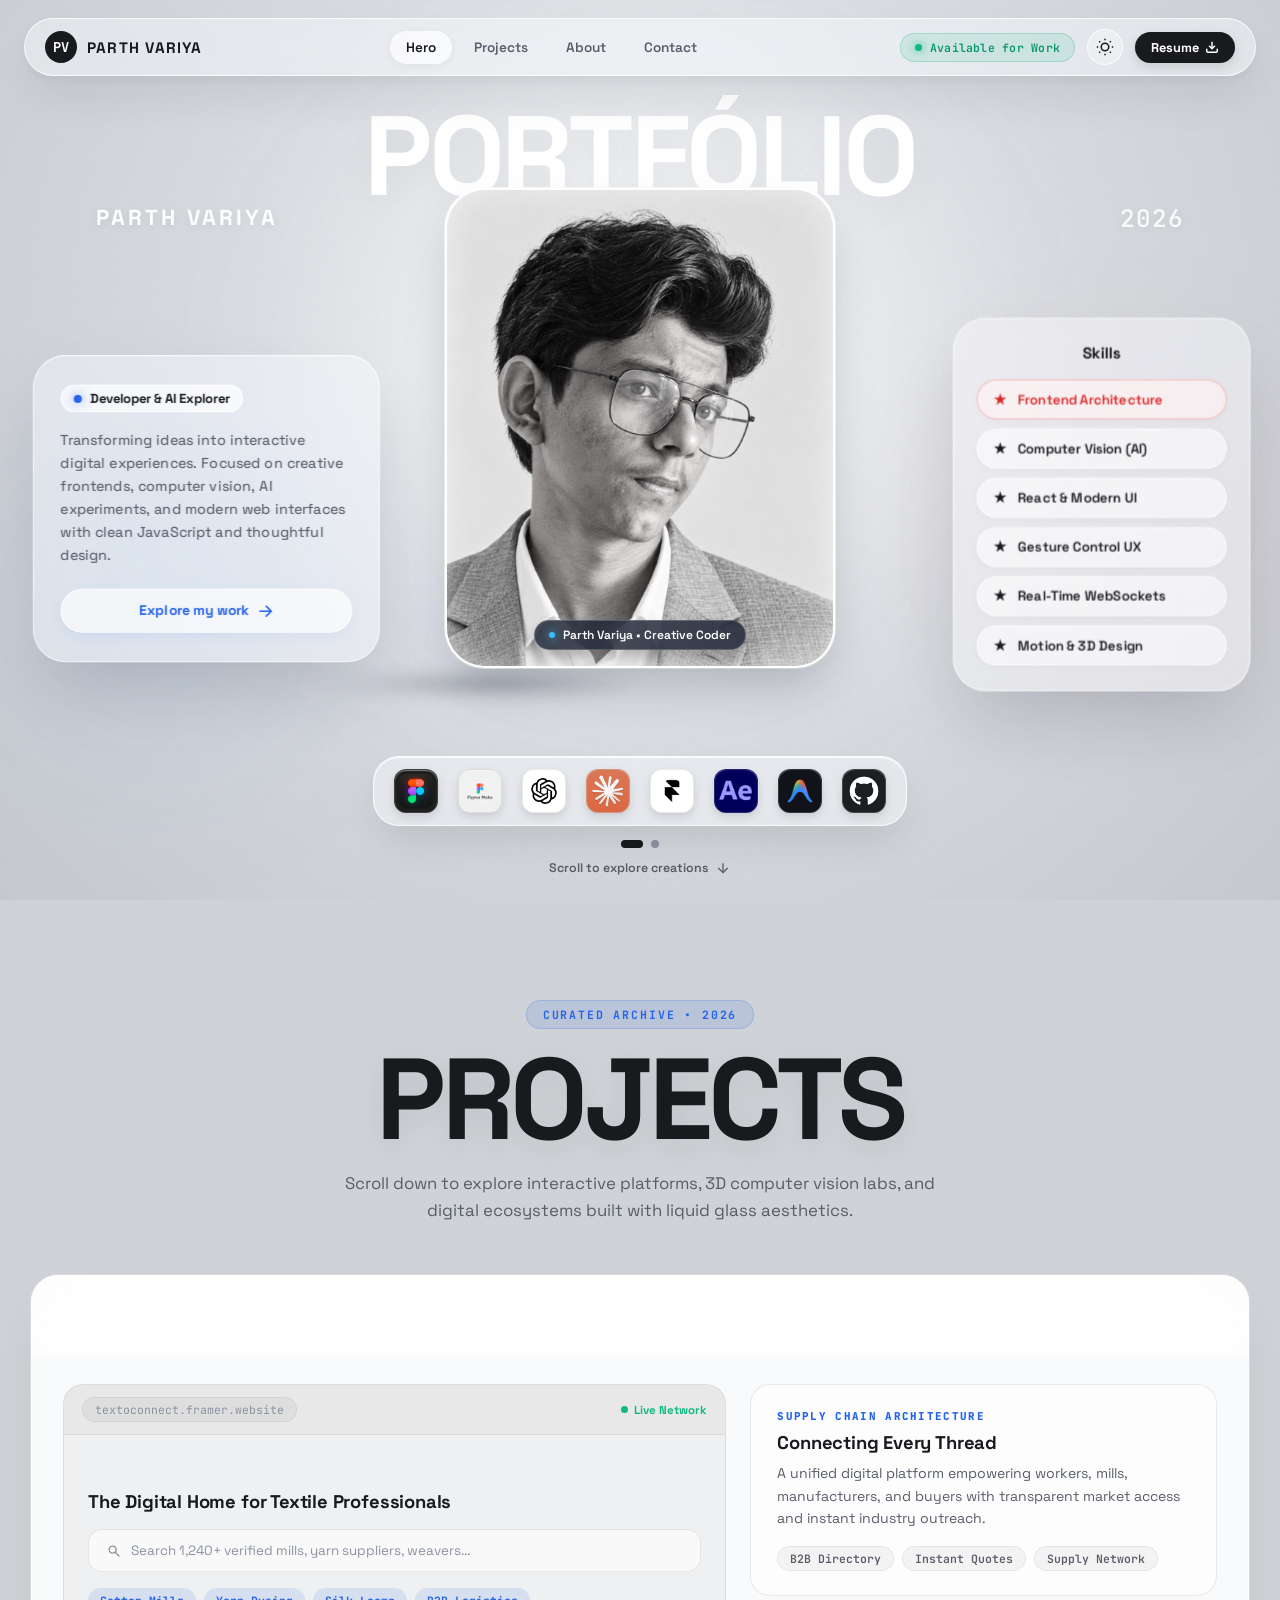
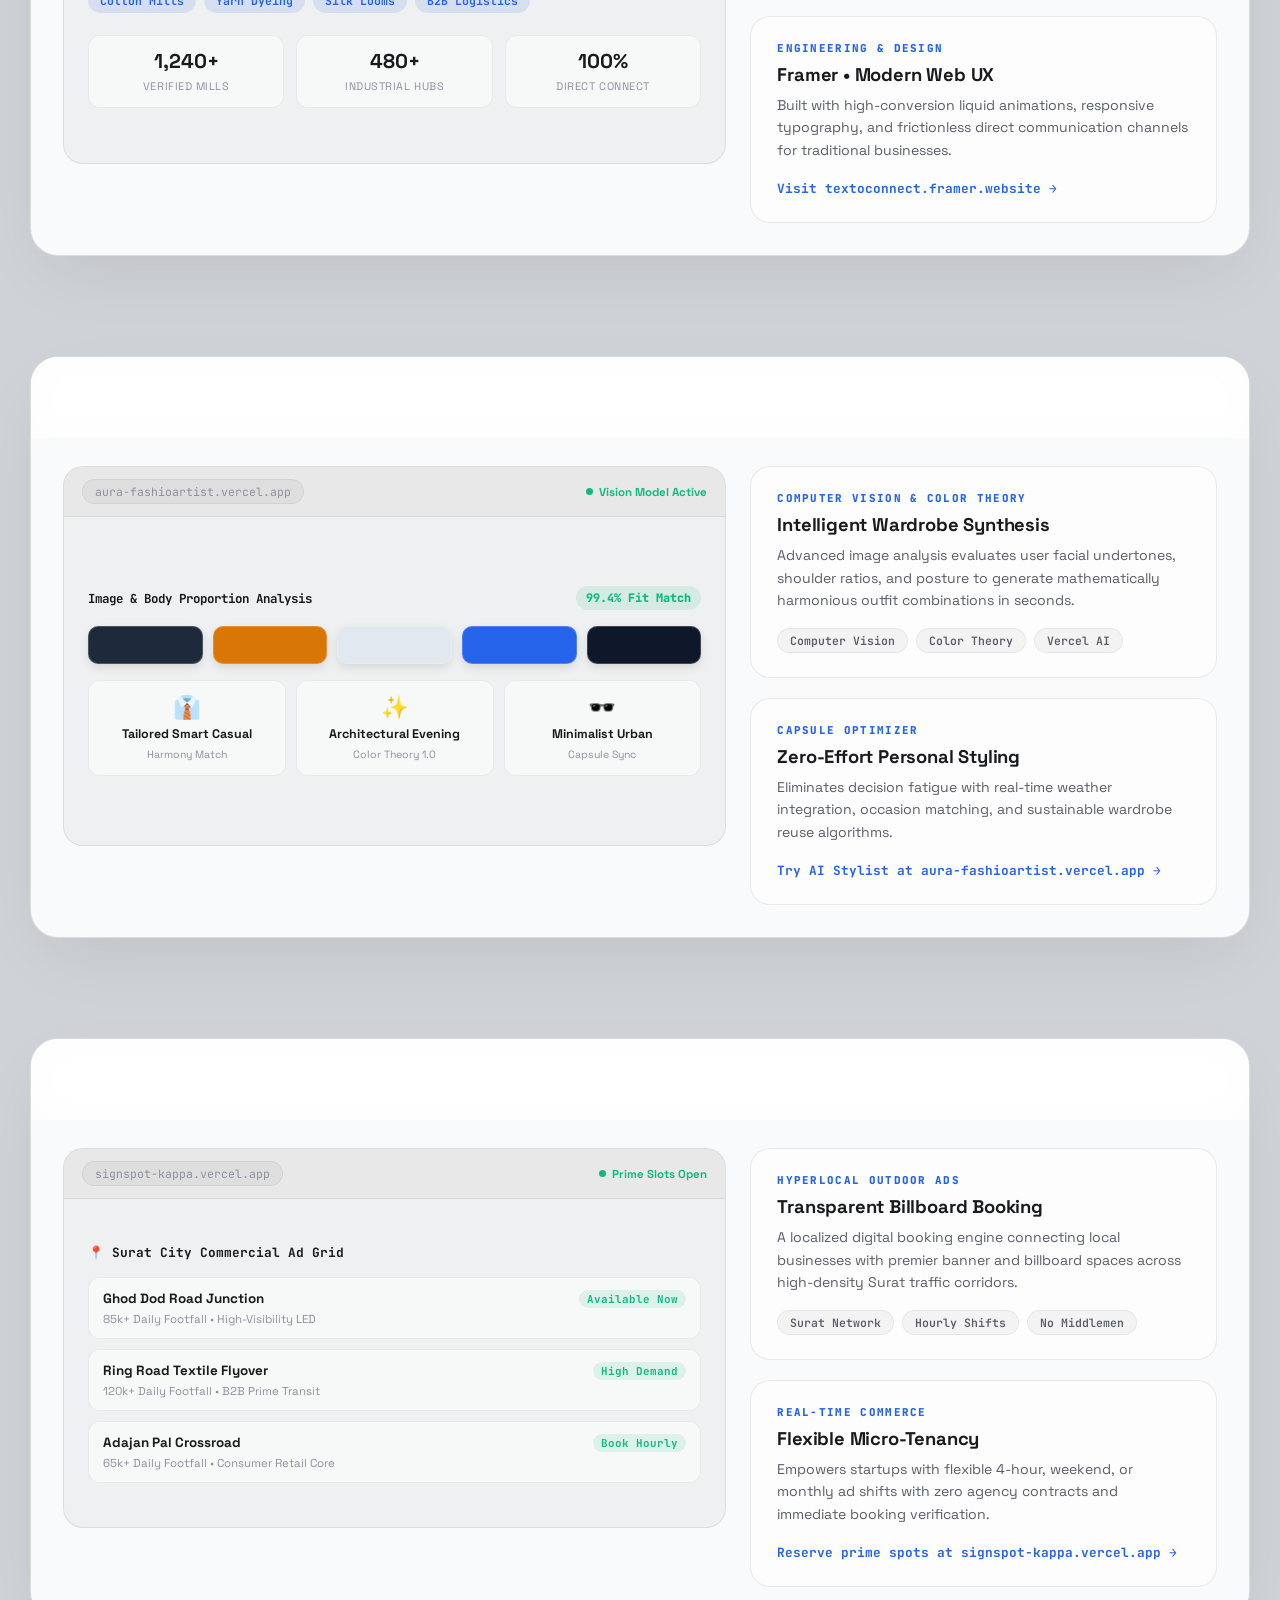
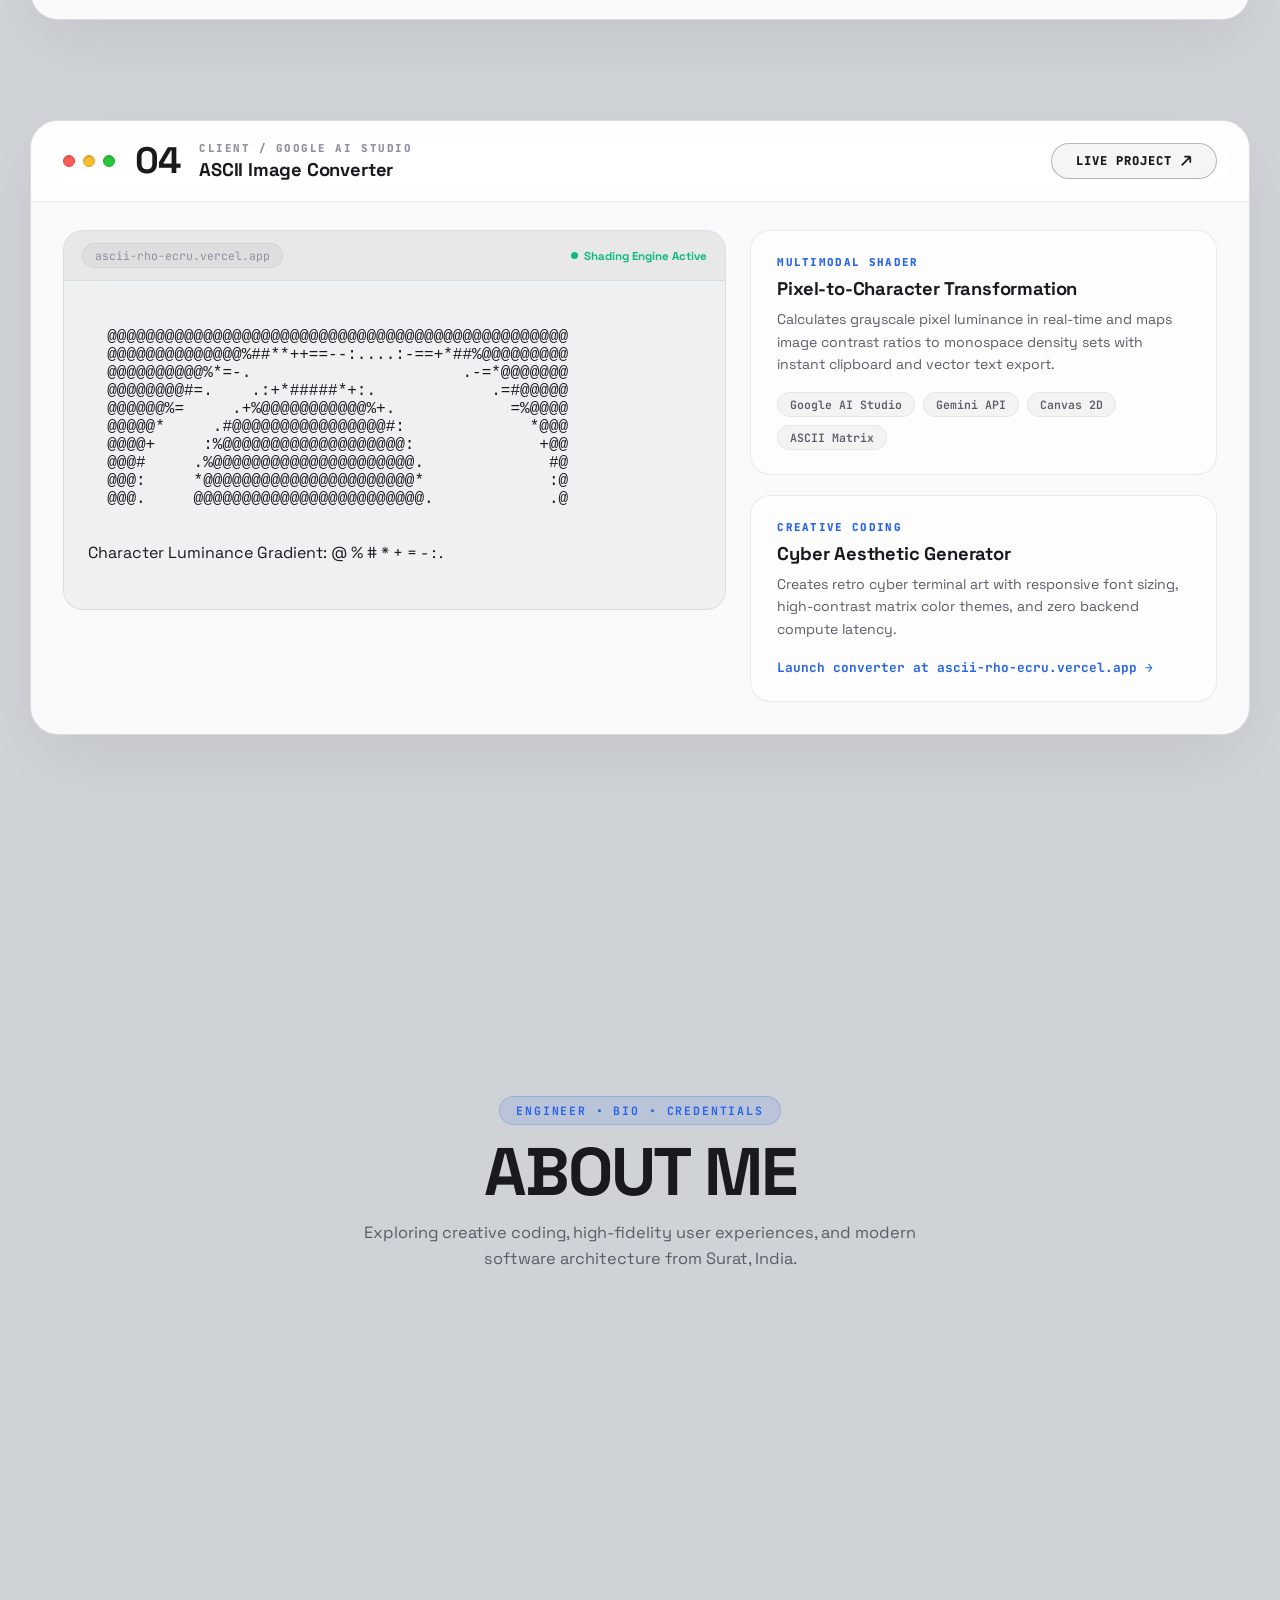
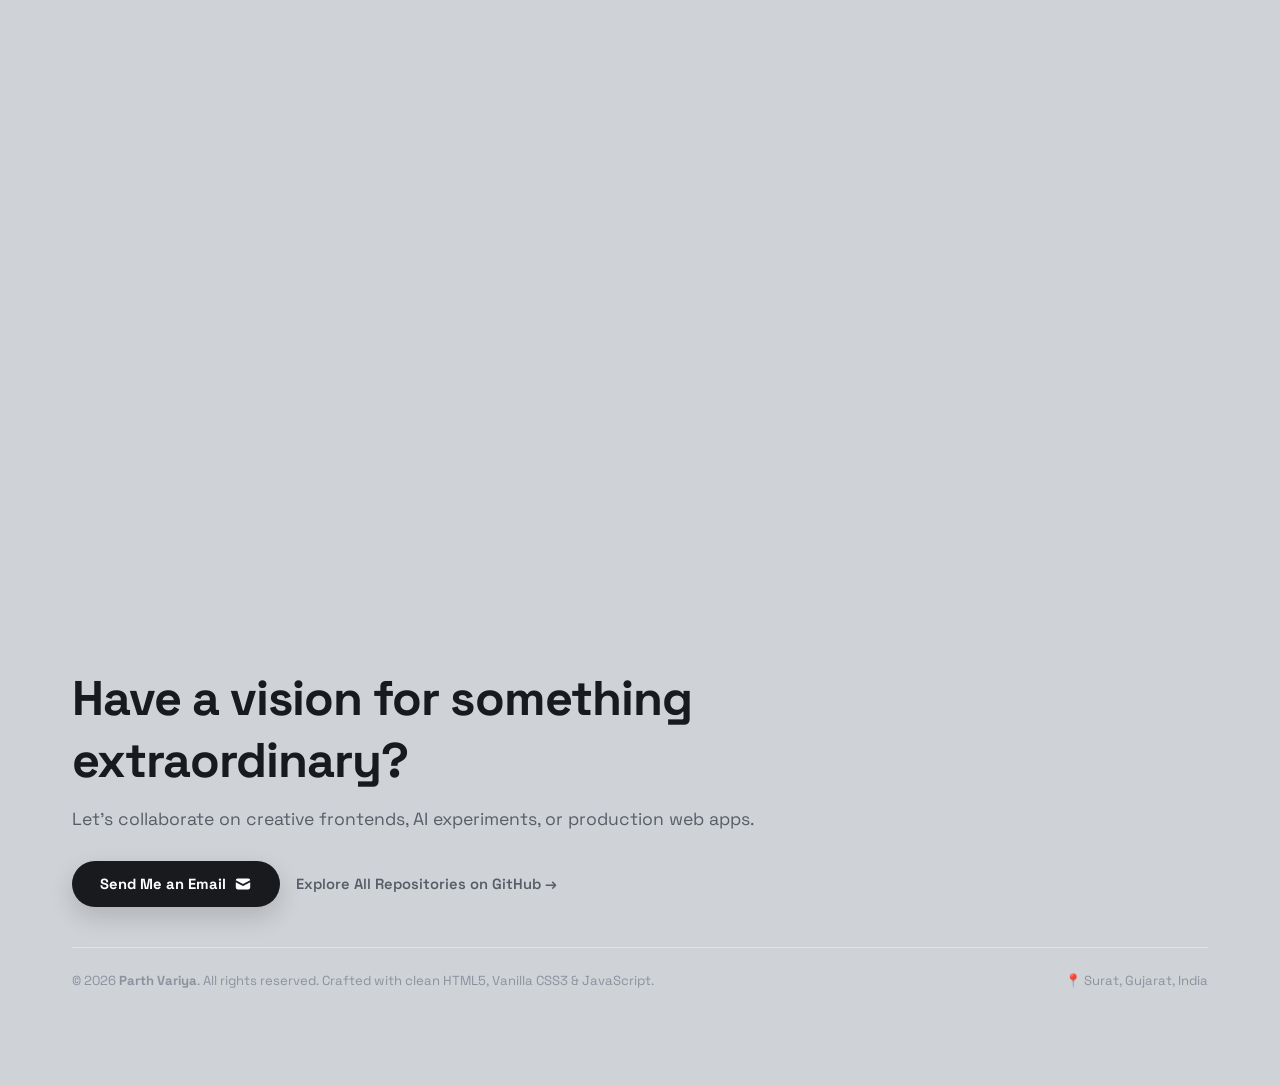
==== commit 3db12fca: "feat(about): add macOS genie effect scroll reveal animation and traffic light minimize/restore" ====
--- a/index.html
+++ b/index.html
@@ -669,13 +669,13 @@
       <div class="about-grid">
 
         <!-- Left macOS Window: Developer Bio & Interactive Stats -->
-        <div class="mac-about-card liquid-card">
+        <div class="mac-about-card liquid-card mac-genie-target" id="aboutProfileWindow">
           <div class="card-mac-header">
             <div class="card-header-left">
               <div class="mac-traffic-lights">
-                <span class="m-dot red"></span>
-                <span class="m-dot yellow"></span>
-                <span class="m-dot green"></span>
+                <span class="m-dot red" title="Close Window"></span>
+                <span class="m-dot yellow" title="Genie Minimize Window"></span>
+                <span class="m-dot green" title="Maximize Window"></span>
               </div>
               <span class="about-window-tag">parth_profile.zsh</span>
             </div>
@@ -716,13 +716,13 @@
         </div>
 
         <!-- Right macOS Window: GTU Education & Direct Outreach -->
-        <div class="mac-edu-card liquid-card">
+        <div class="mac-edu-card liquid-card mac-genie-target" id="aboutEduWindow">
           <div class="card-mac-header">
             <div class="card-header-left">
               <div class="mac-traffic-lights">
-                <span class="m-dot red"></span>
-                <span class="m-dot yellow"></span>
-                <span class="m-dot green"></span>
+                <span class="m-dot red" title="Close Window"></span>
+                <span class="m-dot yellow" title="Genie Minimize Window"></span>
+                <span class="m-dot green" title="Maximize Window"></span>
               </div>
               <span class="about-window-tag">credentials_and_links.json</span>
             </div>
--- a/styles.css
+++ b/styles.css
@@ -1794,9 +1794,93 @@
   transition: transform 0.3s cubic-bezier(0.16, 1, 0.3, 1), box-shadow 0.3s ease;
 }
 
-.mac-about-card:hover,
-.mac-edu-card:hover {
+.mac-about-card.is-genie-open:hover,
+.mac-edu-card.is-genie-open:hover {
   transform: translateY(-4px);
+}
+
+/* ==========================================================================
+   macOS GENIE EFFECT (On Scroll Reveal & Interactive Minimize/Restore)
+   Faithful recreation of the iconic macOS Genie Animation (curved lamp warp)
+   ========================================================================== */
+.mac-genie-target {
+  transform-origin: 50% 100%;
+  will-change: transform, clip-path, opacity, filter;
+  opacity: 0;
+  transform: perspective(1200px) translateY(100px) scaleX(0.2) scaleY(0.06) rotateX(16deg);
+  clip-path: polygon(40% 100%, 60% 100%, 55% 100%, 45% 100%);
+  filter: blur(14px);
+}
+
+.mac-genie-target.is-genie-open {
+  animation: macGenieExpand 0.95s cubic-bezier(0.16, 1, 0.3, 1) forwards;
+}
+
+.mac-edu-card.is-genie-open {
+  animation-delay: 0.16s;
+}
+
+.mac-genie-target.is-genie-minimizing {
+  animation: macGenieCompress 0.75s cubic-bezier(0.45, 0, 0.2, 1) forwards;
+}
+
+@keyframes macGenieExpand {
+  0% {
+    opacity: 0;
+    transform: perspective(1200px) translateY(120px) scaleX(0.16) scaleY(0.05) rotateX(20deg);
+    clip-path: polygon(42% 100%, 58% 100%, 54% 100%, 46% 100%);
+    filter: blur(14px);
+  }
+  32% {
+    opacity: 0.8;
+    transform: perspective(1200px) translateY(50px) scaleX(0.52) scaleY(0.42) rotateX(9deg);
+    clip-path: polygon(18% 38%, 82% 38%, 66% 100%, 34% 100%);
+    filter: blur(4px);
+  }
+  64% {
+    opacity: 0.98;
+    transform: perspective(1200px) translateY(-10px) scaleX(1.025) scaleY(1.03) rotateX(-2.5deg);
+    clip-path: polygon(0% 4%, 100% 4%, 88% 100%, 12% 100%);
+    filter: blur(0px);
+  }
+  84% {
+    opacity: 1;
+    transform: perspective(1200px) translateY(2px) scaleX(0.99) scaleY(0.99) rotateX(0.5deg);
+    clip-path: polygon(0% 0%, 100% 0%, 100% 100%, 0% 100%);
+    filter: blur(0px);
+  }
+  100% {
+    opacity: 1;
+    transform: perspective(1200px) translateY(0) scale(1) rotateX(0deg);
+    clip-path: polygon(0% 0%, 100% 0%, 100% 100%, 0% 100%);
+    filter: blur(0px);
+  }
+}
+
+@keyframes macGenieCompress {
+  0% {
+    opacity: 1;
+    transform: perspective(1200px) translateY(0) scale(1) rotateX(0deg);
+    clip-path: polygon(0% 0%, 100% 0%, 100% 100%, 0% 100%);
+    filter: blur(0px);
+  }
+  30% {
+    opacity: 0.95;
+    transform: perspective(1200px) translateY(-8px) scaleX(1.02) scaleY(1.02) rotateX(-2deg);
+    clip-path: polygon(0% 6%, 100% 6%, 88% 100%, 12% 100%);
+  }
+  68% {
+    opacity: 0.75;
+    transform: perspective(1200px) translateY(50px) scaleX(0.48) scaleY(0.38) rotateX(10deg);
+    clip-path: polygon(18% 42%, 82% 42%, 66% 100%, 34% 100%);
+    filter: blur(4px);
+  }
+  100% {
+    opacity: 0;
+    transform: perspective(1200px) translateY(120px) scaleX(0.14) scaleY(0.04) rotateX(20deg);
+    clip-path: polygon(42% 100%, 58% 100%, 54% 100%, 46% 100%);
+    filter: blur(14px);
+  }
 }
 
 .about-window-tag {
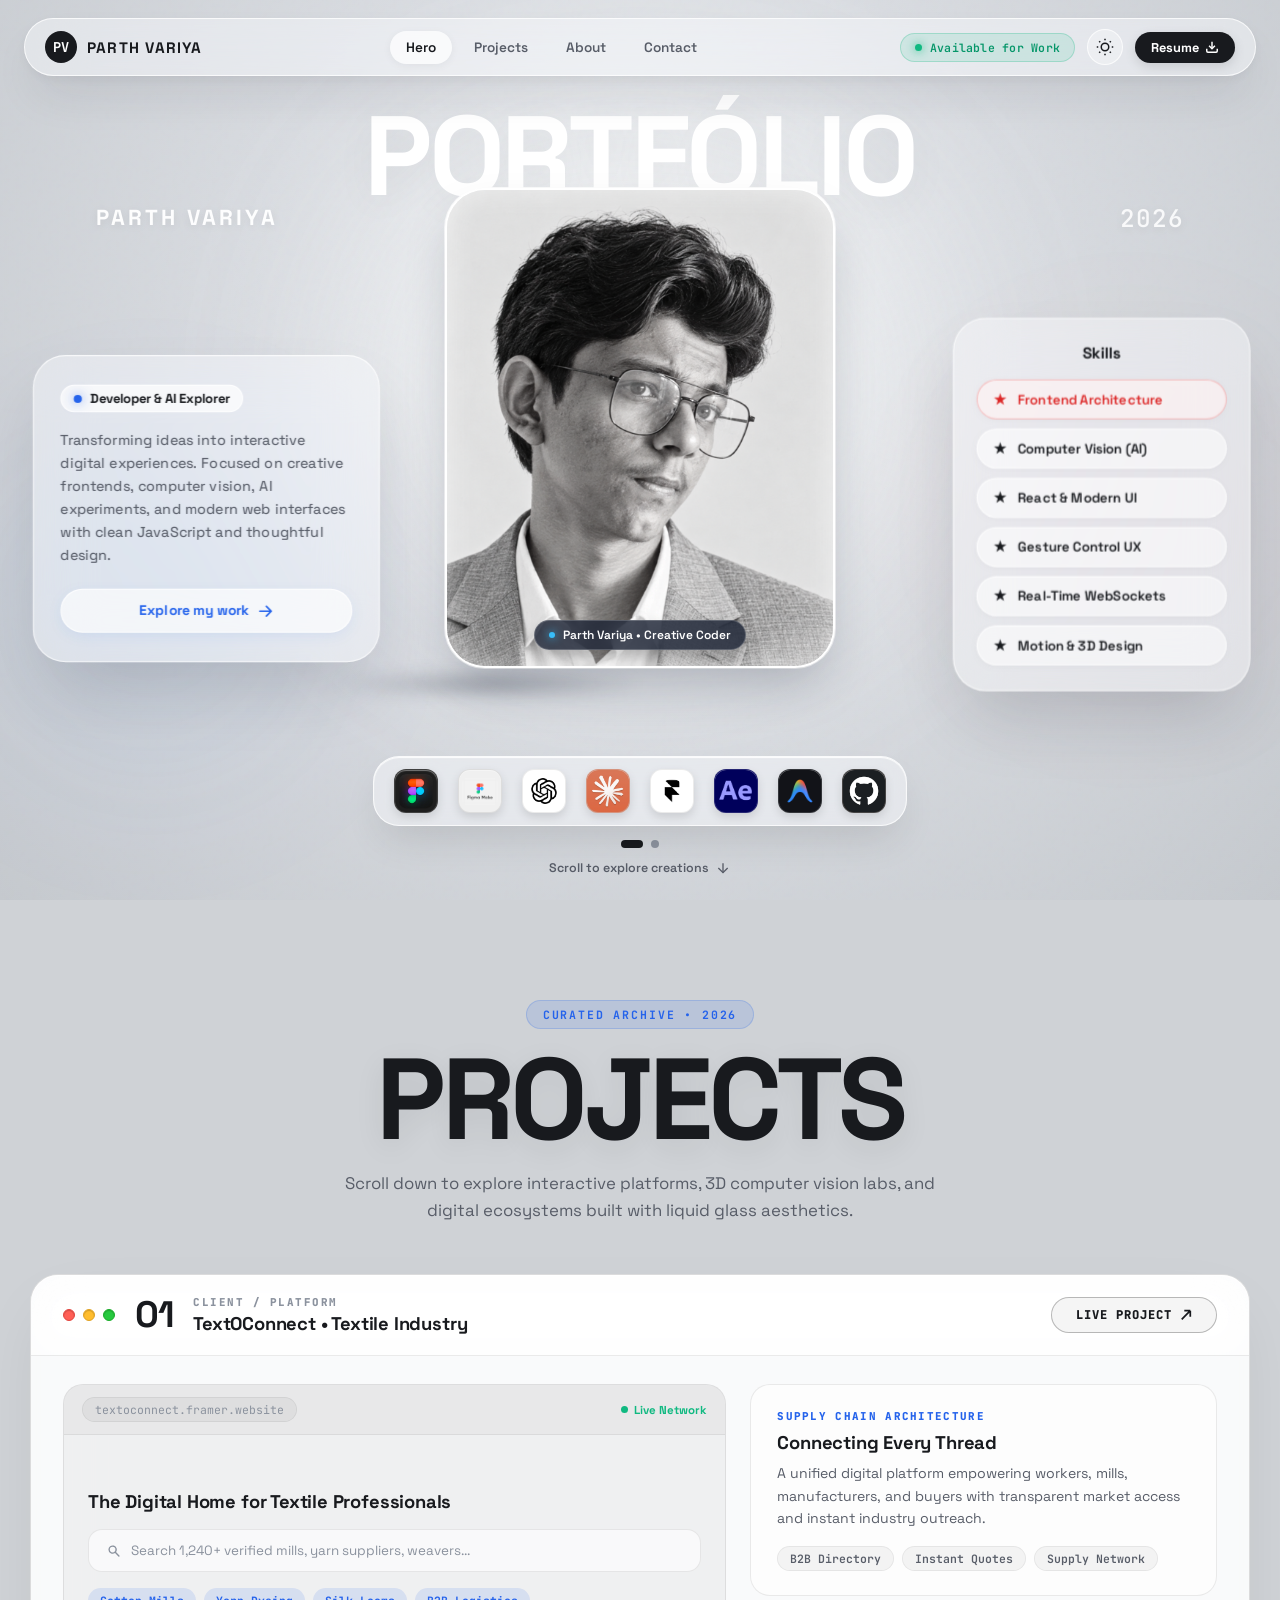
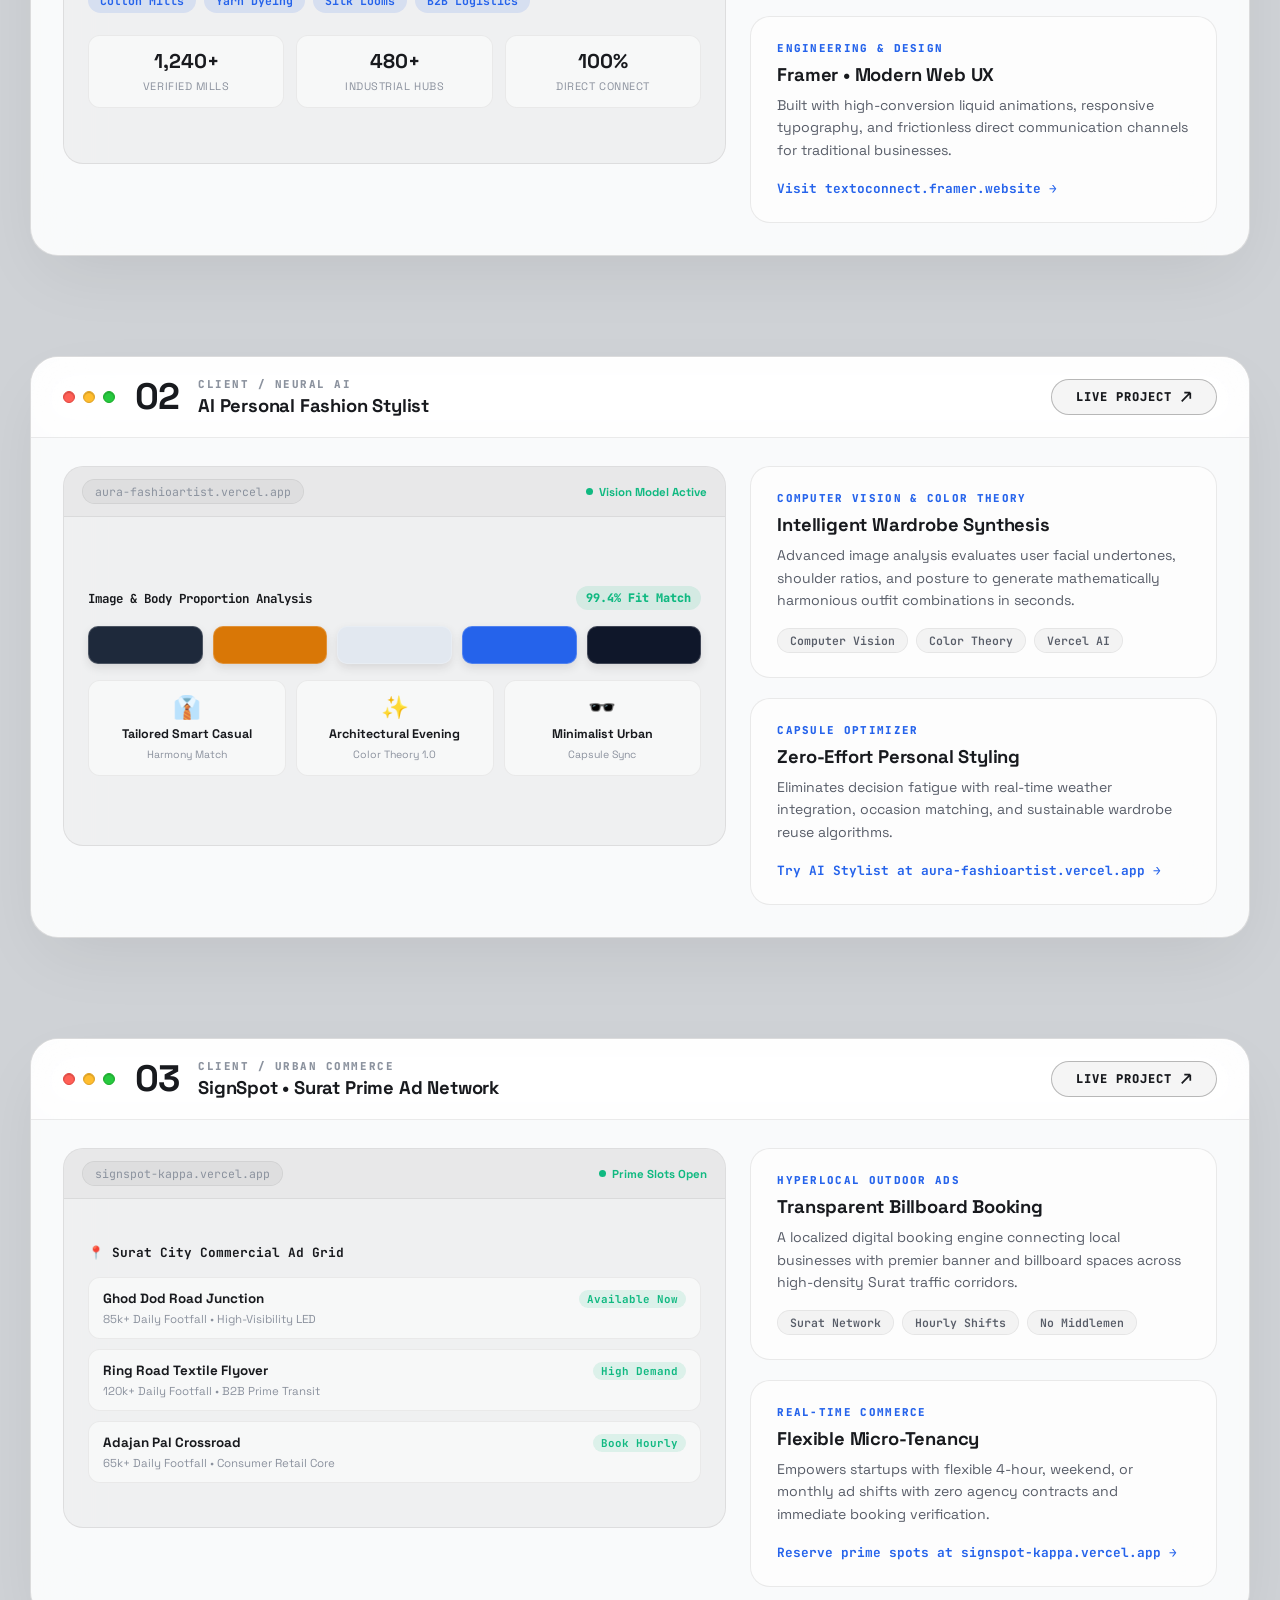
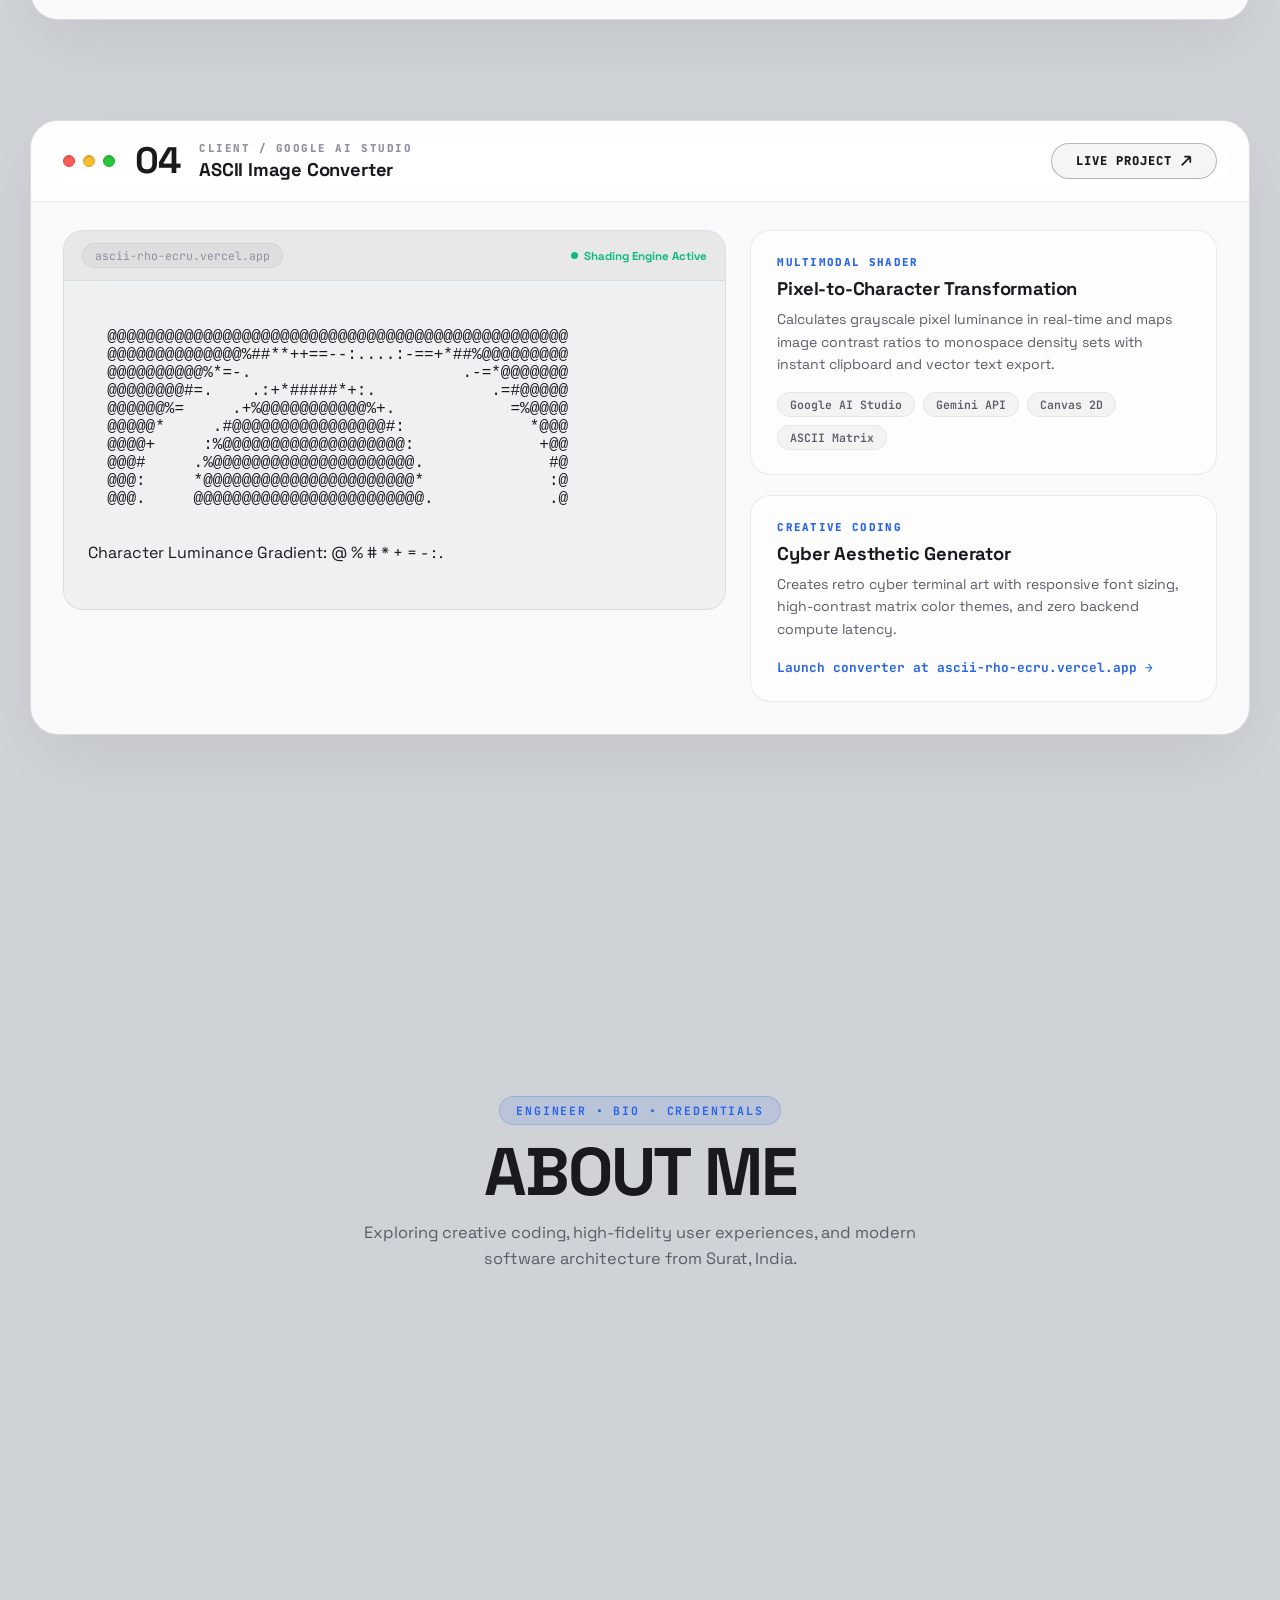
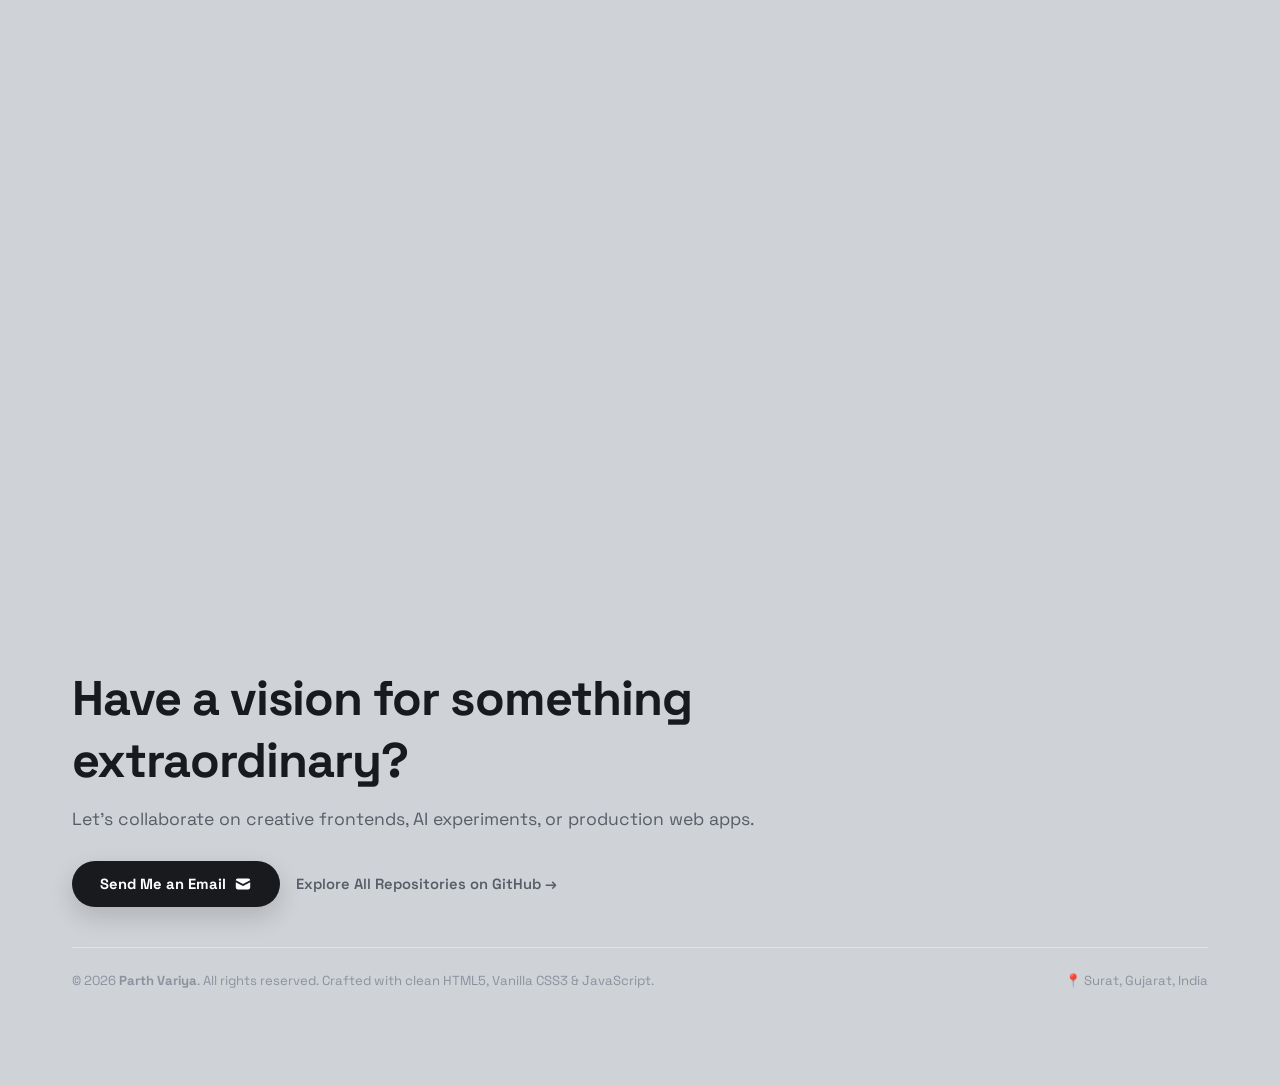
==== commit bf02f559: "feat(about): add smooth on-scroll count-up number animation for stats" ====
--- a/index.html
+++ b/index.html
@@ -694,21 +694,21 @@
               I believe that great software is born at the intersection of aesthetic intuition and robust architecture. When I'm not writing code or testing interactive models, I'm analyzing motion design trends and pushing web technologies to their limits.
             </p>
 
-            <div class="stats-glass-grid">
+            <div class="stats-glass-grid" id="aboutStatsGrid">
               <div class="stat-glass-tile">
-                <span class="stat-glass-num">10K+</span>
+                <span class="stat-glass-num" data-counter-target="10" data-counter-suffix="K+">0K+</span>
                 <span class="stat-glass-lbl">Lines of Code</span>
               </div>
               <div class="stat-glass-tile">
-                <span class="stat-glass-num">7+</span>
+                <span class="stat-glass-num" data-counter-target="7" data-counter-suffix="+">0+</span>
                 <span class="stat-glass-lbl">Shipped Projects</span>
               </div>
               <div class="stat-glass-tile">
-                <span class="stat-glass-num">100%</span>
+                <span class="stat-glass-num" data-counter-target="100" data-counter-suffix="%">0%</span>
                 <span class="stat-glass-lbl">Obsession with Polish</span>
               </div>
               <div class="stat-glass-tile">
-                <span class="stat-glass-num">&infin;</span>
+                <span class="stat-glass-num infinity-node" data-counter-target="infinity">&infin;</span>
                 <span class="stat-glass-lbl">Continuous Growth</span>
               </div>
             </div>
--- a/styles.css
+++ b/styles.css
@@ -1796,90 +1796,111 @@
 
 .mac-about-card.is-genie-open:hover,
 .mac-edu-card.is-genie-open:hover {
-  transform: translateY(-4px);
+  transform: translate3d(0, -4px, 0) !important;
+  transition: transform 0.25s cubic-bezier(0.16, 1, 0.3, 1), box-shadow 0.25s ease !important;
 }
 
 /* ==========================================================================
-   macOS GENIE EFFECT (On Scroll Reveal & Interactive Minimize/Restore)
-   Faithful recreation of the iconic macOS Genie Animation (curved lamp warp)
+   macOS DOCK-TO-WINDOW GENIE EFFECT (On Scroll Reveal)
+   Authentic replica of macOS Genie: Window originates compressed at the Dock,
+   fluidly stretches upward with the curved lamp warp into an open application.
    ========================================================================== */
 .mac-genie-target {
-  transform-origin: 50% 100%;
   will-change: transform, clip-path, opacity, filter;
   opacity: 0;
-  transform: perspective(1200px) translateY(100px) scaleX(0.2) scaleY(0.06) rotateX(16deg);
-  clip-path: polygon(40% 100%, 60% 100%, 55% 100%, 45% 100%);
+  pointer-events: none;
+}
+
+/* Left Window originates from the Dock slightly to the left */
+.mac-about-card.mac-genie-target {
+  transform-origin: 40% 100%;
+  transform: translate3d(60px, 360px, 0) scale3d(0.12, 0.04, 1) rotate(-3deg);
+  clip-path: polygon(42% 100%, 58% 100%, 54% 100%, 46% 100%);
   filter: blur(14px);
 }
 
-.mac-genie-target.is-genie-open {
-  animation: macGenieExpand 0.95s cubic-bezier(0.16, 1, 0.3, 1) forwards;
+/* Right Window originates from the Dock slightly to the right */
+.mac-edu-card.mac-genie-target {
+  transform-origin: 60% 100%;
+  transform: translate3d(-60px, 360px, 0) scale3d(0.12, 0.04, 1) rotate(3deg);
+  clip-path: polygon(42% 100%, 58% 100%, 54% 100%, 46% 100%);
+  filter: blur(14px);
+}
+
+.mac-about-card.is-genie-open {
+  animation: macDockGenieLeft 1.05s cubic-bezier(0.16, 1, 0.3, 1) forwards;
+  pointer-events: auto;
 }
 
 .mac-edu-card.is-genie-open {
-  animation-delay: 0.16s;
-}
-
-.mac-genie-target.is-genie-minimizing {
-  animation: macGenieCompress 0.75s cubic-bezier(0.45, 0, 0.2, 1) forwards;
-}
-
-@keyframes macGenieExpand {
+  animation: macDockGenieRight 1.1s cubic-bezier(0.16, 1, 0.3, 1) forwards;
+  animation-delay: 0.14s;
+  pointer-events: auto;
+}
+
+@keyframes macDockGenieLeft {
   0% {
     opacity: 0;
-    transform: perspective(1200px) translateY(120px) scaleX(0.16) scaleY(0.05) rotateX(20deg);
-    clip-path: polygon(42% 100%, 58% 100%, 54% 100%, 46% 100%);
-    filter: blur(14px);
-  }
-  32% {
-    opacity: 0.8;
-    transform: perspective(1200px) translateY(50px) scaleX(0.52) scaleY(0.42) rotateX(9deg);
-    clip-path: polygon(18% 38%, 82% 38%, 66% 100%, 34% 100%);
-    filter: blur(4px);
-  }
-  64% {
-    opacity: 0.98;
-    transform: perspective(1200px) translateY(-10px) scaleX(1.025) scaleY(1.03) rotateX(-2.5deg);
-    clip-path: polygon(0% 4%, 100% 4%, 88% 100%, 12% 100%);
-    filter: blur(0px);
-  }
-  84% {
+    transform: translate3d(60px, 360px, 0) scale3d(0.12, 0.04, 1) rotate(-3deg);
+    clip-path: polygon(42% 100%, 58% 100%, 55% 100%, 45% 100%);
+    filter: blur(14px) brightness(1.2);
+  }
+  26% {
+    opacity: 0.75;
+    transform: translate3d(38px, 190px, 0) scale3d(0.48, 0.32, 1) rotate(-1.5deg);
+    clip-path: polygon(14% 35%, 86% 35%, 68% 100%, 32% 100%);
+    filter: blur(6px) brightness(1.1);
+  }
+  56% {
+    opacity: 0.95;
+    transform: translate3d(12px, 45px, 0) scale3d(0.86, 0.78, 1) rotate(-0.5deg);
+    clip-path: polygon(4% 10%, 96% 10%, 82% 100%, 18% 100%);
+    filter: blur(2px) brightness(1.02);
+  }
+  80% {
     opacity: 1;
-    transform: perspective(1200px) translateY(2px) scaleX(0.99) scaleY(0.99) rotateX(0.5deg);
-    clip-path: polygon(0% 0%, 100% 0%, 100% 100%, 0% 100%);
-    filter: blur(0px);
+    transform: translate3d(-4px, -10px, 0) scale3d(1.025, 1.025, 1) rotate(0deg);
+    clip-path: polygon(0% 0%, 100% 0%, 96% 100%, 4% 100%);
+    filter: blur(0px) brightness(1);
   }
   100% {
     opacity: 1;
-    transform: perspective(1200px) translateY(0) scale(1) rotateX(0deg);
+    transform: translate3d(0, 0, 0) scale3d(1, 1, 1) rotate(0deg);
     clip-path: polygon(0% 0%, 100% 0%, 100% 100%, 0% 100%);
-    filter: blur(0px);
-  }
-}
-
-@keyframes macGenieCompress {
+    filter: blur(0px) brightness(1);
+  }
+}
+
+@keyframes macDockGenieRight {
   0% {
+    opacity: 0;
+    transform: translate3d(-60px, 360px, 0) scale3d(0.12, 0.04, 1) rotate(3deg);
+    clip-path: polygon(42% 100%, 58% 100%, 55% 100%, 45% 100%);
+    filter: blur(14px) brightness(1.2);
+  }
+  26% {
+    opacity: 0.75;
+    transform: translate3d(-38px, 190px, 0) scale3d(0.48, 0.32, 1) rotate(1.5deg);
+    clip-path: polygon(14% 35%, 86% 35%, 68% 100%, 32% 100%);
+    filter: blur(6px) brightness(1.1);
+  }
+  56% {
+    opacity: 0.95;
+    transform: translate3d(-12px, 45px, 0) scale3d(0.86, 0.78, 1) rotate(0.5deg);
+    clip-path: polygon(4% 10%, 96% 10%, 82% 100%, 18% 100%);
+    filter: blur(2px) brightness(1.02);
+  }
+  80% {
     opacity: 1;
-    transform: perspective(1200px) translateY(0) scale(1) rotateX(0deg);
+    transform: translate3d(4px, -10px, 0) scale3d(1.025, 1.025, 1) rotate(0deg);
+    clip-path: polygon(0% 0%, 100% 0%, 96% 100%, 4% 100%);
+    filter: blur(0px) brightness(1);
+  }
+  100% {
+    opacity: 1;
+    transform: translate3d(0, 0, 0) scale3d(1, 1, 1) rotate(0deg);
     clip-path: polygon(0% 0%, 100% 0%, 100% 100%, 0% 100%);
-    filter: blur(0px);
-  }
-  30% {
-    opacity: 0.95;
-    transform: perspective(1200px) translateY(-8px) scaleX(1.02) scaleY(1.02) rotateX(-2deg);
-    clip-path: polygon(0% 6%, 100% 6%, 88% 100%, 12% 100%);
-  }
-  68% {
-    opacity: 0.75;
-    transform: perspective(1200px) translateY(50px) scaleX(0.48) scaleY(0.38) rotateX(10deg);
-    clip-path: polygon(18% 42%, 82% 42%, 66% 100%, 34% 100%);
-    filter: blur(4px);
-  }
-  100% {
-    opacity: 0;
-    transform: perspective(1200px) translateY(120px) scaleX(0.14) scaleY(0.04) rotateX(20deg);
-    clip-path: polygon(42% 100%, 58% 100%, 54% 100%, 46% 100%);
-    filter: blur(14px);
+    filter: blur(0px) brightness(1);
   }
 }
 
@@ -1988,14 +2009,43 @@
 
 .stat-glass-num {
   font-family: var(--font-display);
-  font-size: 1.75rem;
-  font-weight: 900;
+  font-size: 1.85rem;
+  font-weight: 950;
   letter-spacing: -0.02em;
   color: var(--text-primary);
+  display: inline-block;
+  font-variant-numeric: tabular-nums;
+  transition: transform 0.25s ease, color 0.25s ease;
 }
 
 body.studio-dark .stat-glass-num {
   color: #ffffff;
+}
+
+.stat-glass-num.is-counting {
+  color: var(--accent-blue);
+  text-shadow: 0 0 16px rgba(37, 99, 235, 0.4);
+}
+
+.stat-glass-num.infinity-node {
+  font-size: 2.1rem;
+  line-height: 1;
+}
+
+.stat-glass-num.infinity-node.is-bloomed {
+  animation: infinityBloom 2.4s infinite ease-in-out alternate;
+}
+
+@keyframes infinityBloom {
+  0% {
+    transform: scale(1) rotate(0deg);
+    opacity: 0.9;
+  }
+  100% {
+    transform: scale(1.15) rotate(4deg);
+    opacity: 1;
+    text-shadow: 0 0 16px rgba(37, 99, 235, 0.55);
+  }
 }
 
 .stat-glass-lbl {
